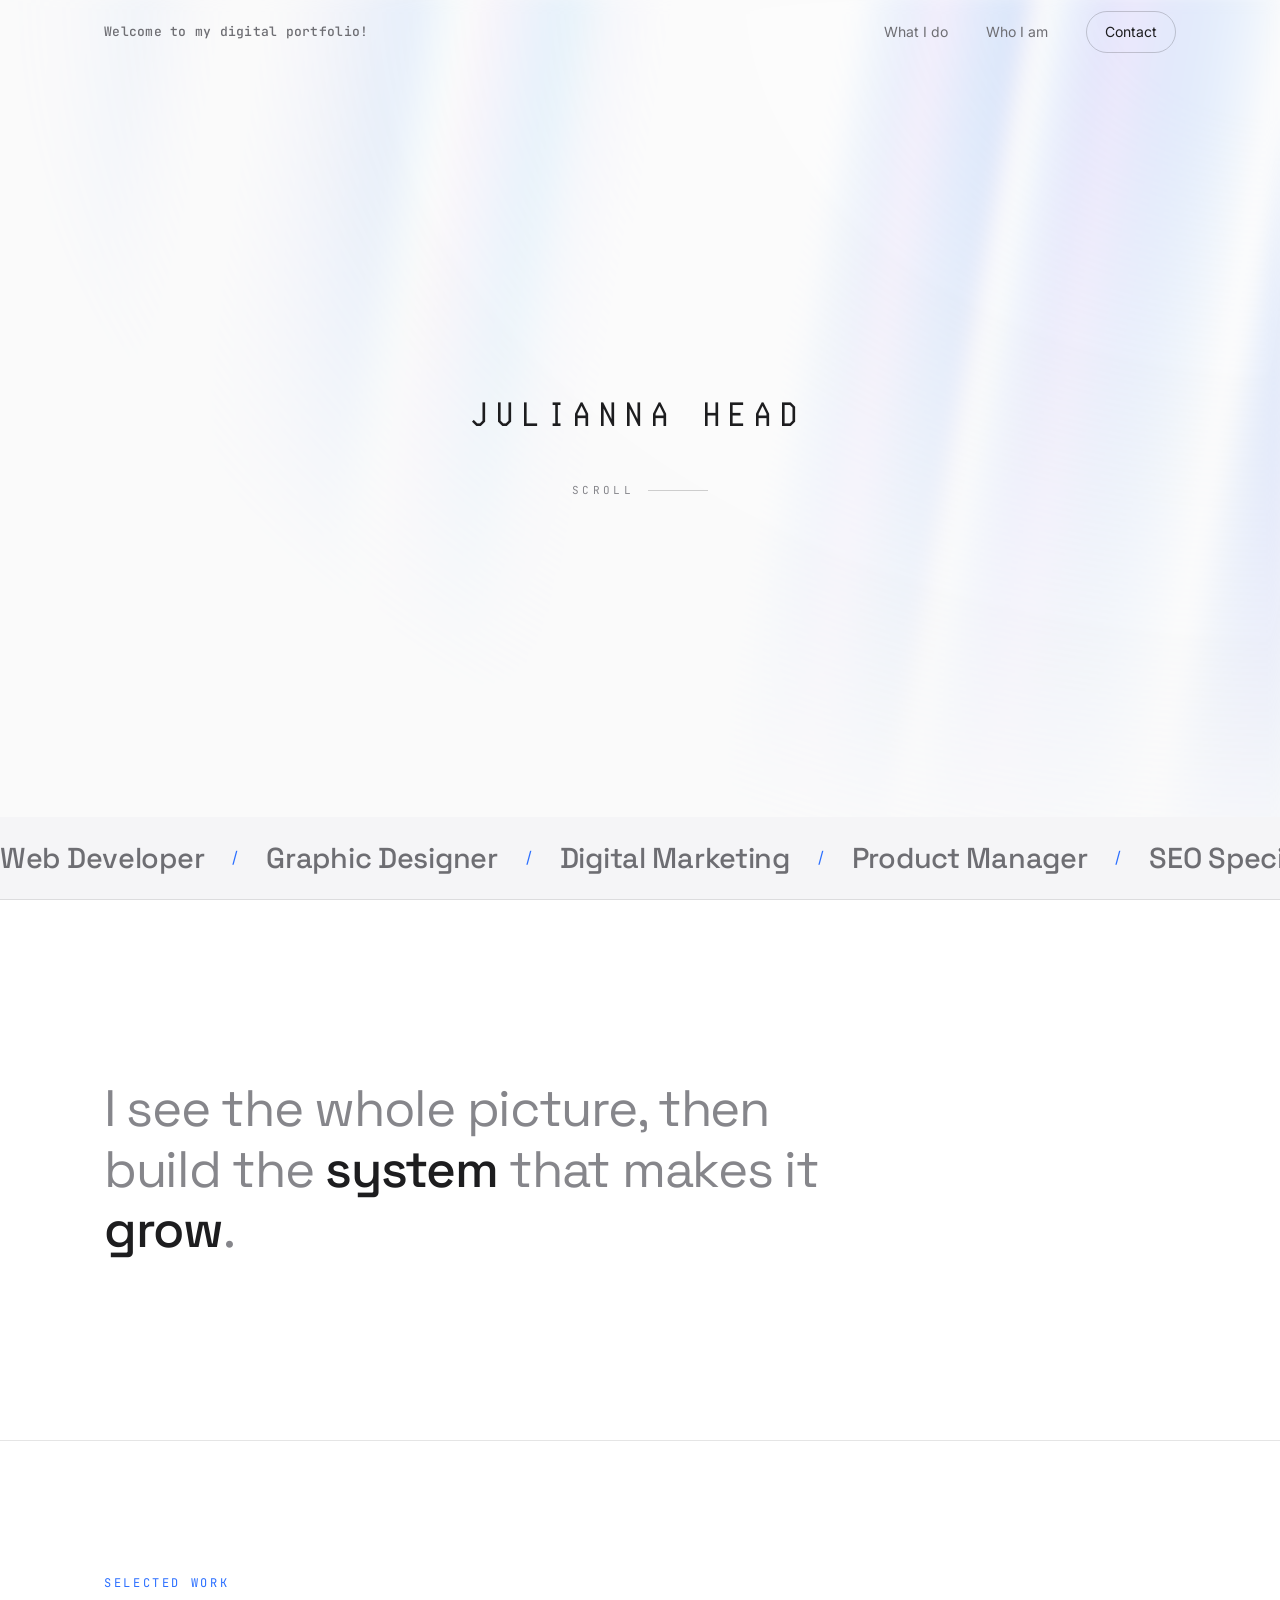
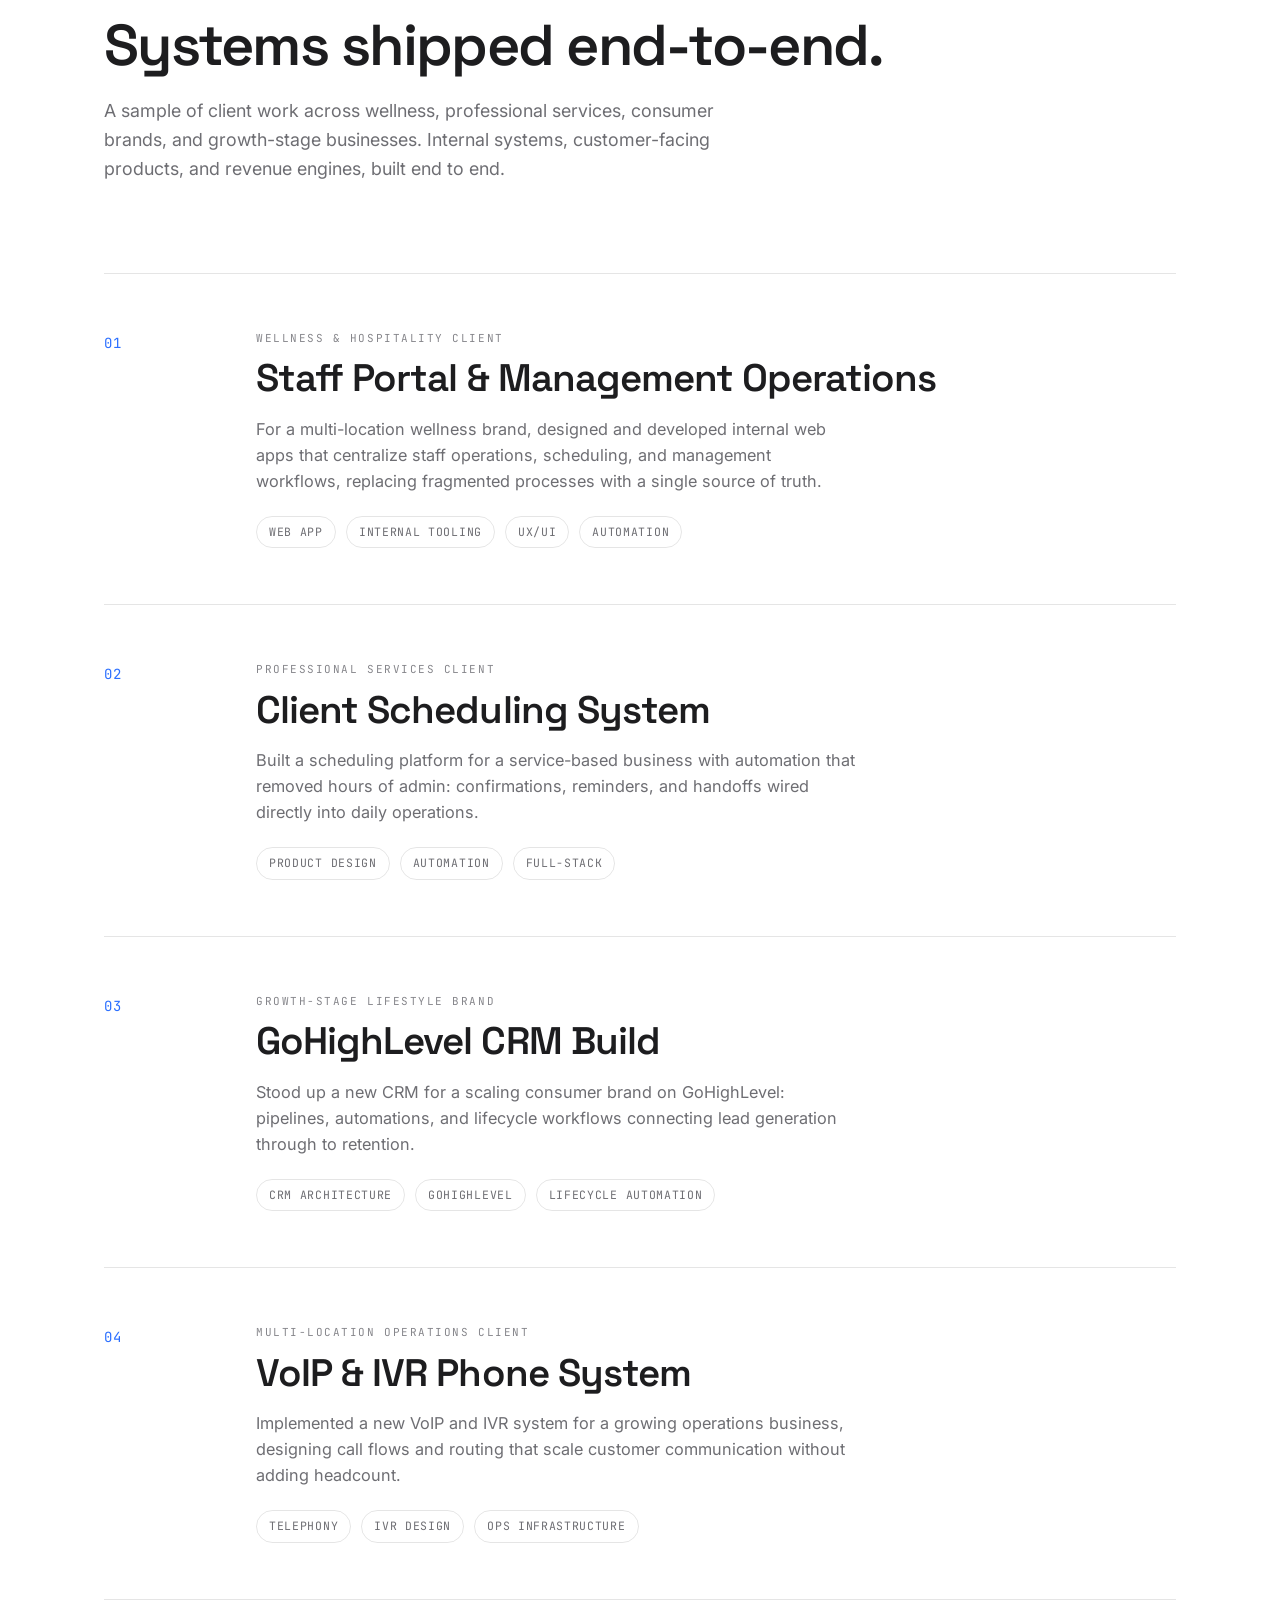
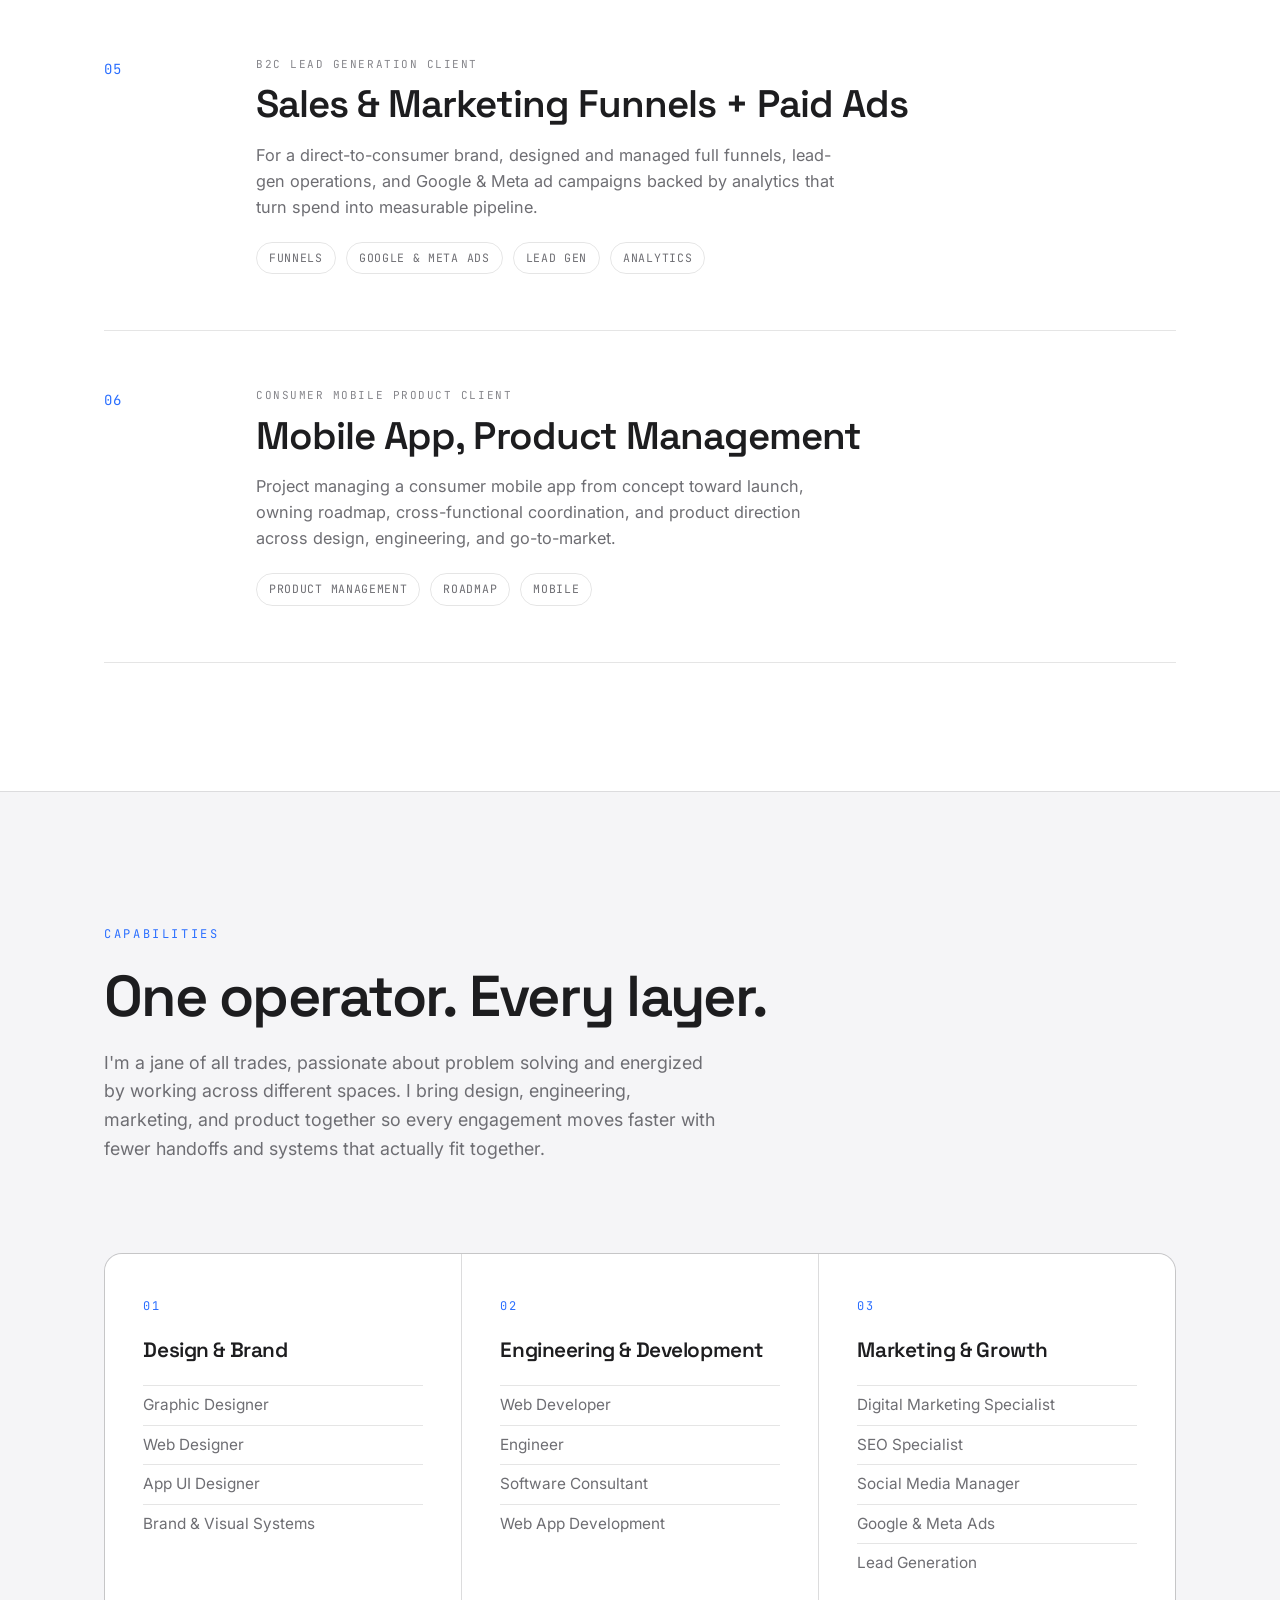
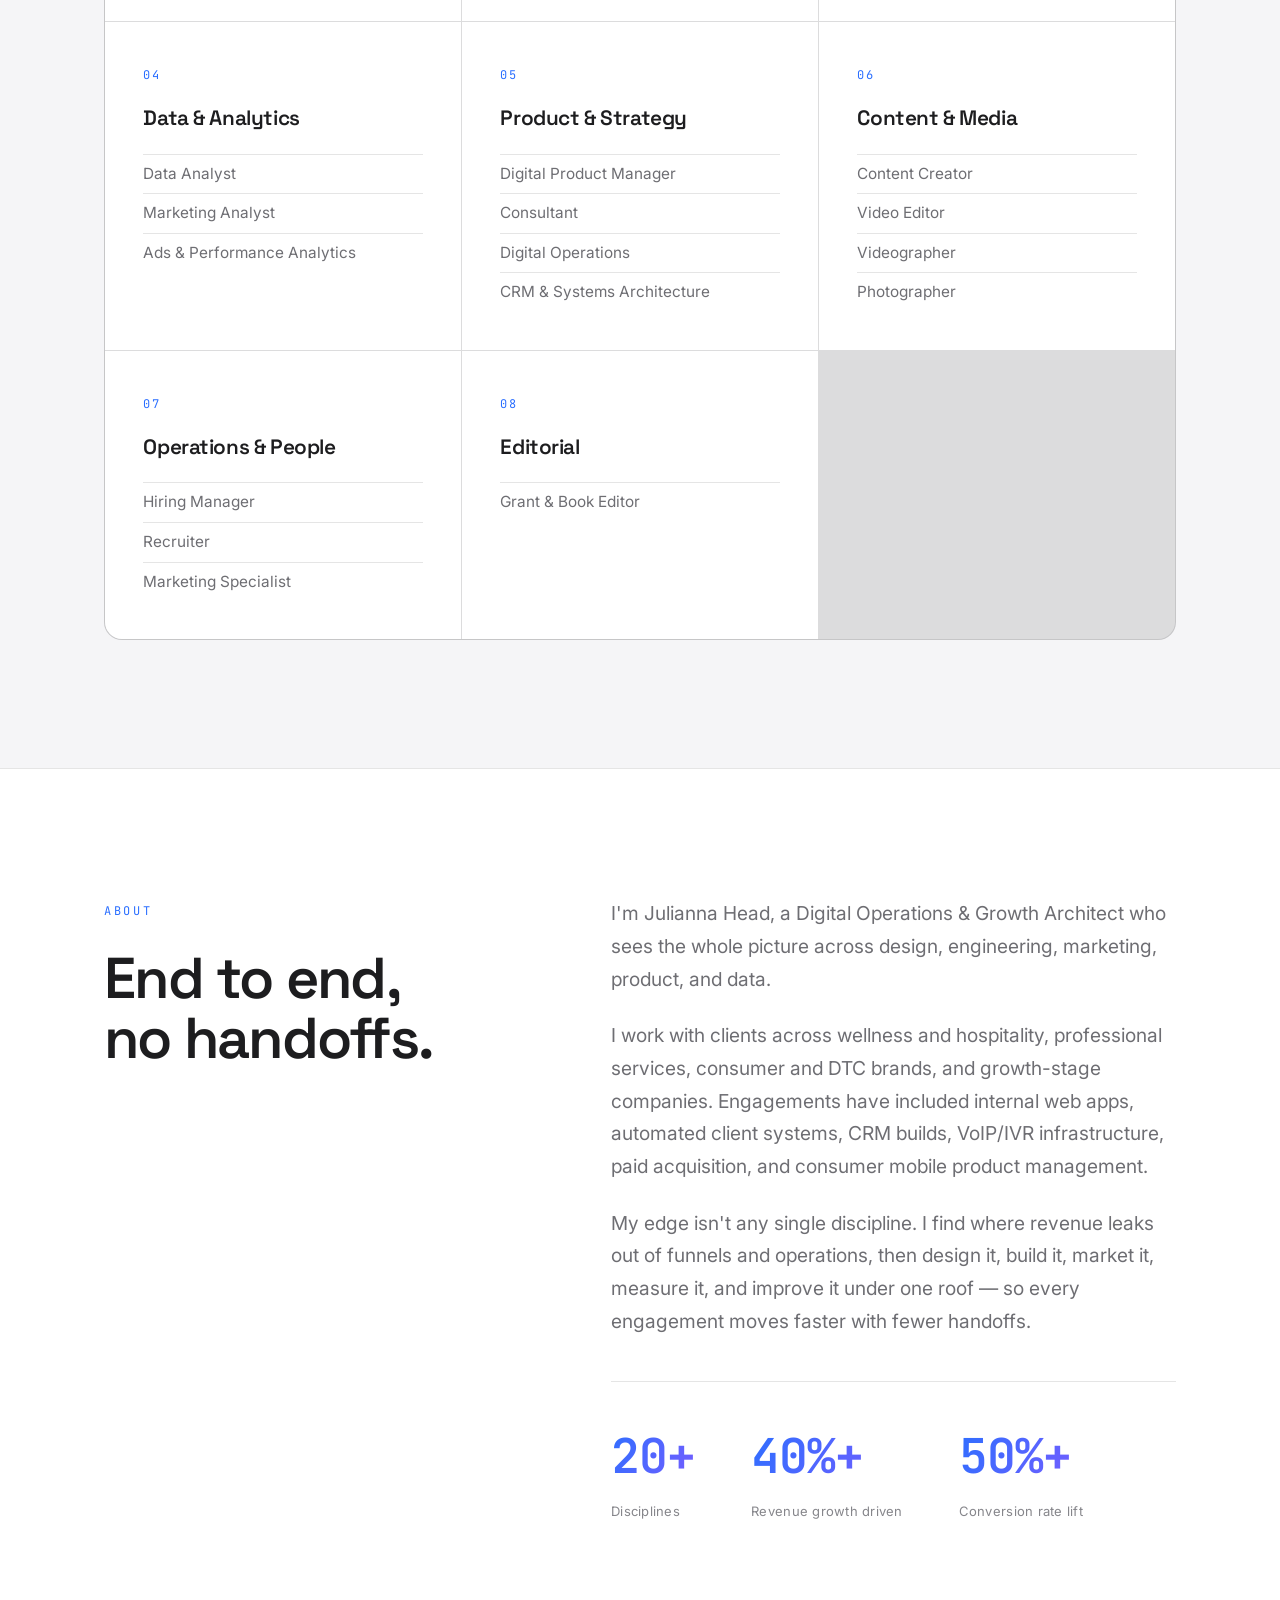
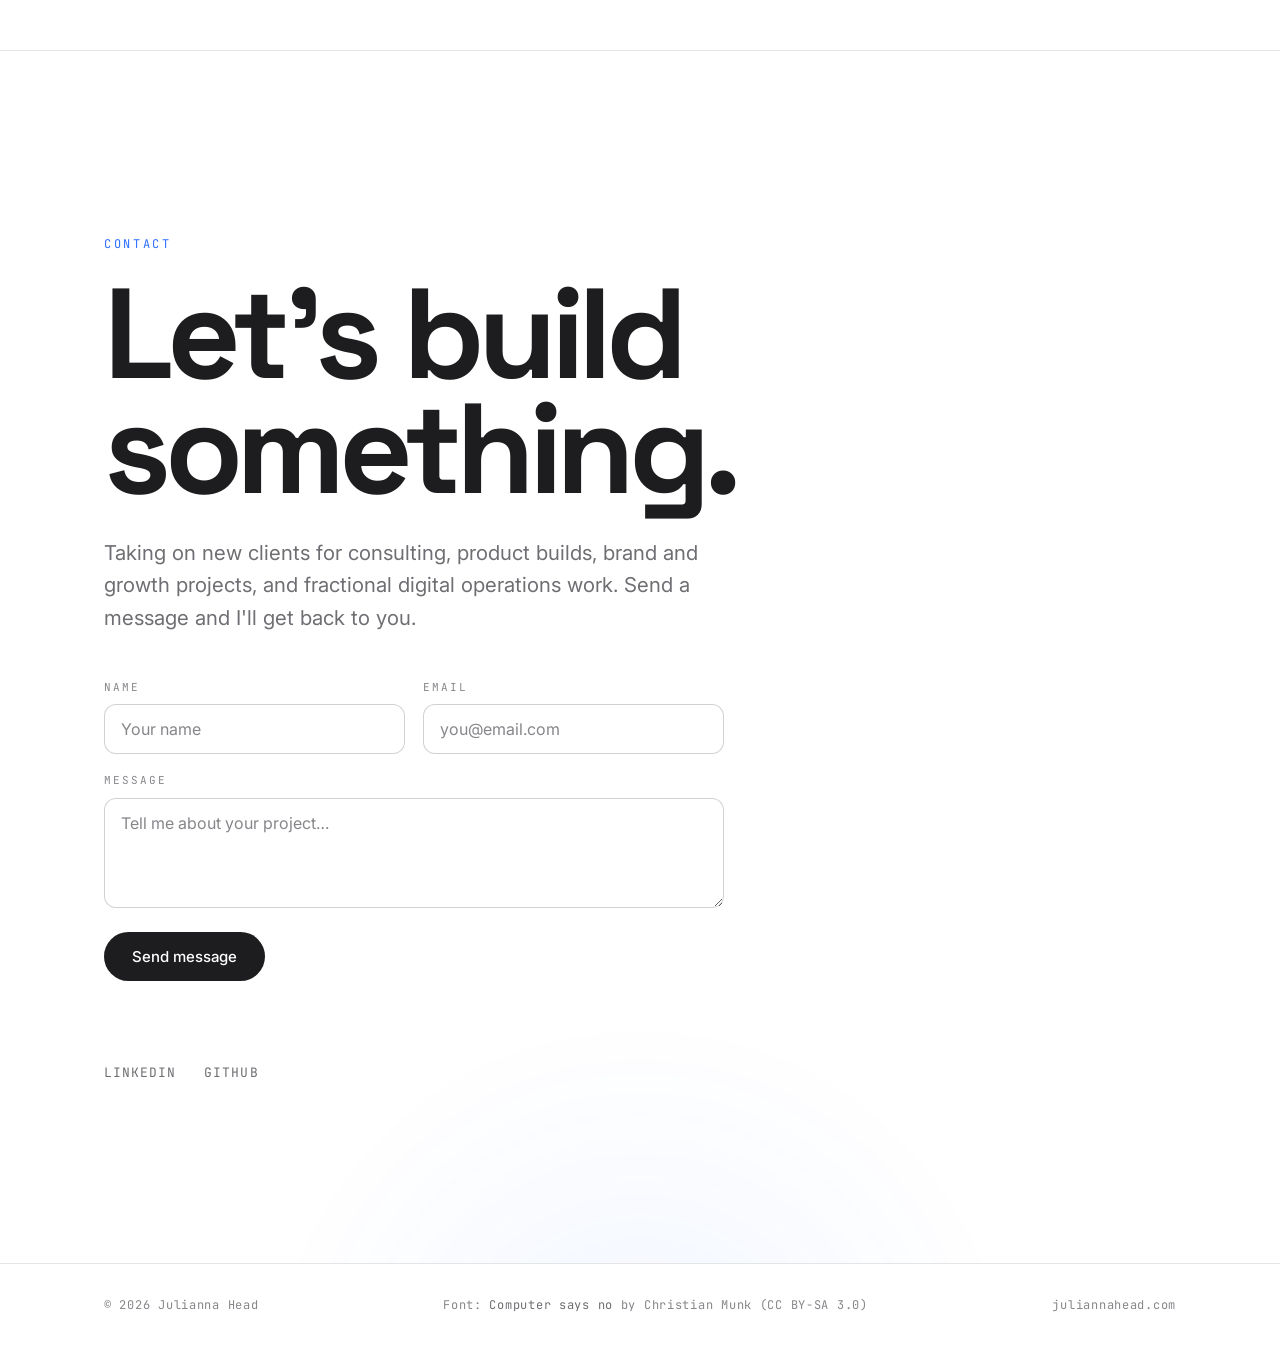
==== index.html @ a0a17f81 "Remove FAQ section and refine About and capabilities copy. Drop FAQ content and schema, reword the A" ====
<!DOCTYPE html>
<html lang="en">
<head>
  <meta charset="UTF-8" />
  <meta name="viewport" content="width=device-width, initial-scale=1.0" />
  <title>Julianna Head | Digital Operations & Growth Architect</title>
  <meta name="description" content="Julianna Head is a Digital Operations & Growth Architect who sees the whole picture and builds cohesive, data-driven systems across design, engineering, marketing, product, and data." />
  <meta name="theme-color" content="#ffffff" />
  <link rel="canonical" href="https://juliannahead.com/" />

  <!-- Open Graph -->
  <meta property="og:type" content="website" />
  <meta property="og:title" content="Julianna Head | Digital Operations & Growth Architect" />
  <meta property="og:description" content="I see the whole picture, then build the system that makes it grow — design, engineering, marketing, product, and data under one roof." />
  <meta property="og:url" content="https://juliannahead.com" />

  <link rel="icon" href="favicon.svg" type="image/svg+xml" />

  <script type="application/ld+json">
  {
    "@context": "https://schema.org",
    "@type": "Person",
    "@id": "https://juliannahead.com/#julianna",
    "name": "Julianna Head",
    "url": "https://juliannahead.com",
    "jobTitle": "Digital Operations & Growth Architect",
    "description": "Julianna Head is a Digital Operations & Growth Architect who sees the whole picture and builds cohesive, data-driven systems. She identifies the gaps in funnels and operations across design, engineering, marketing, product, and data, then connects every piece into one engine that supercharges operations, boosts revenue, and helps brands thrive.",
    "knowsAbout": [
      "Web Development", "Web App Development", "Software Consulting", "Graphic Design",
      "Web Design", "App UI Design", "UI/UX Design", "Brand and Visual Systems",
      "Digital Marketing", "Search Engine Optimization (SEO)", "Answer Engine Optimization (AEO)",
      "Social Media Management", "Google Ads", "Meta Ads", "Lead Generation", "Sales Funnels",
      "Data Analysis", "Marketing Analytics", "Performance Analytics", "Digital Product Management",
      "Product Roadmapping", "Digital Operations", "CRM Architecture", "GoHighLevel",
      "Marketing Automation", "Lifecycle Automation", "VoIP and IVR Systems", "Content Creation",
      "Video Editing", "Videography", "Photography", "Hiring and Recruiting", "Grant and Book Editing"
    ],
    "hasOccupation": [
      { "@type": "Occupation", "name": "Web Developer" },
      { "@type": "Occupation", "name": "Software Engineer" },
      { "@type": "Occupation", "name": "Graphic Designer" },
      { "@type": "Occupation", "name": "UI/UX Designer" },
      { "@type": "Occupation", "name": "Digital Marketing Specialist" },
      { "@type": "Occupation", "name": "SEO Specialist" },
      { "@type": "Occupation", "name": "Data Analyst" },
      { "@type": "Occupation", "name": "Digital Product Manager" },
      { "@type": "Occupation", "name": "Consultant" },
      { "@type": "Occupation", "name": "Content Creator" }
    ],
    "sameAs": [
      "https://www.linkedin.com/in/juliannahead",
      "https://github.com/juliannahead"
    ],
    "worksFor": { "@id": "https://juliannahead.com/#business" }
  }
  </script>
  <script type="application/ld+json">
  {
    "@context": "https://schema.org",
    "@type": "ProfessionalService",
    "@id": "https://juliannahead.com/#business",
    "name": "Julianna Head — Digital Operations & Growth",
    "url": "https://juliannahead.com",
    "description": "Julianna Head is a Digital Operations & Growth Architect who sees the whole picture across design, engineering, marketing, product, and data. She identifies where revenue leaks out of funnels and operations, then architects cohesive, data-driven systems that supercharge operations, boost revenue, and help brands thrive — design it, build it, market it, measure it, improve it.",
    "founder": { "@id": "https://juliannahead.com/#julianna" },
    "slogan": "I see the whole picture, then build the system that makes it grow.",
    "priceRange": "$$",
    "areaServed": [
      { "@type": "Country", "name": "United States" },
      { "@type": "AdministrativeArea", "name": "Remote / Worldwide" }
    ],
    "knowsAbout": [
      "Web Development", "Web App Development", "UI/UX Design", "Branding",
      "SEO", "Digital Marketing", "Google Ads", "Meta Ads", "Lead Generation",
      "Data Analytics", "Product Management", "CRM Architecture", "GoHighLevel",
      "Marketing Automation", "VoIP and IVR Systems", "Content Creation"
    ],
    "hasOfferCatalog": {
      "@type": "OfferCatalog",
      "name": "Services",
      "itemListElement": [
        {
          "@type": "OfferCatalog",
          "name": "Design & Brand",
          "itemListElement": [
            { "@type": "Offer", "itemOffered": { "@type": "Service", "name": "Graphic Design" } },
            { "@type": "Offer", "itemOffered": { "@type": "Service", "name": "Web Design" } },
            { "@type": "Offer", "itemOffered": { "@type": "Service", "name": "App UI Design" } },
            { "@type": "Offer", "itemOffered": { "@type": "Service", "name": "Brand & Visual Systems" } }
          ]
        },
        {
          "@type": "OfferCatalog",
          "name": "Engineering & Development",
          "itemListElement": [
            { "@type": "Offer", "itemOffered": { "@type": "Service", "name": "Web Development" } },
            { "@type": "Offer", "itemOffered": { "@type": "Service", "name": "Web App Development" } },
            { "@type": "Offer", "itemOffered": { "@type": "Service", "name": "Software Consulting" } }
          ]
        },
        {
          "@type": "OfferCatalog",
          "name": "Marketing & Growth",
          "itemListElement": [
            { "@type": "Offer", "itemOffered": { "@type": "Service", "name": "Digital Marketing" } },
            { "@type": "Offer", "itemOffered": { "@type": "Service", "name": "Search Engine Optimization (SEO)" } },
            { "@type": "Offer", "itemOffered": { "@type": "Service", "name": "Social Media Management" } },
            { "@type": "Offer", "itemOffered": { "@type": "Service", "name": "Google & Meta Ads Management" } },
            { "@type": "Offer", "itemOffered": { "@type": "Service", "name": "Lead Generation" } }
          ]
        },
        {
          "@type": "OfferCatalog",
          "name": "Data & Analytics",
          "itemListElement": [
            { "@type": "Offer", "itemOffered": { "@type": "Service", "name": "Data Analysis" } },
            { "@type": "Offer", "itemOffered": { "@type": "Service", "name": "Marketing Analytics" } },
            { "@type": "Offer", "itemOffered": { "@type": "Service", "name": "Ads & Performance Analytics" } }
          ]
        },
        {
          "@type": "OfferCatalog",
          "name": "Product & Strategy",
          "itemListElement": [
            { "@type": "Offer", "itemOffered": { "@type": "Service", "name": "Digital Product Management" } },
            { "@type": "Offer", "itemOffered": { "@type": "Service", "name": "Consulting" } },
            { "@type": "Offer", "itemOffered": { "@type": "Service", "name": "Digital Operations" } },
            { "@type": "Offer", "itemOffered": { "@type": "Service", "name": "CRM & Systems Architecture" } }
          ]
        },
        {
          "@type": "OfferCatalog",
          "name": "Content & Media",
          "itemListElement": [
            { "@type": "Offer", "itemOffered": { "@type": "Service", "name": "Content Creation" } },
            { "@type": "Offer", "itemOffered": { "@type": "Service", "name": "Video Editing" } },
            { "@type": "Offer", "itemOffered": { "@type": "Service", "name": "Videography" } },
            { "@type": "Offer", "itemOffered": { "@type": "Service", "name": "Photography" } }
          ]
        },
        {
          "@type": "OfferCatalog",
          "name": "Operations & People",
          "itemListElement": [
            { "@type": "Offer", "itemOffered": { "@type": "Service", "name": "Hiring & Recruiting" } },
            { "@type": "Offer", "itemOffered": { "@type": "Service", "name": "Marketing Operations" } }
          ]
        },
        {
          "@type": "OfferCatalog",
          "name": "Editorial",
          "itemListElement": [
            { "@type": "Offer", "itemOffered": { "@type": "Service", "name": "Grant & Book Editing" } }
          ]
        }
      ]
    }
  }
  </script>
  <script type="application/ld+json">
  {
    "@context": "https://schema.org",
    "@type": "WebSite",
    "@id": "https://juliannahead.com/#website",
    "url": "https://juliannahead.com",
    "name": "Julianna Head",
    "description": "Digital Operations & Growth Architect. Julianna Head sees the whole picture and builds cohesive, data-driven systems across design, engineering, marketing, product, and data.",
    "publisher": { "@id": "https://juliannahead.com/#julianna" }
  }
  </script>

  <!-- Fonts: Space Grotesk (display), JetBrains Mono (technical), Inter (body) -->
  <link rel="preconnect" href="https://fonts.googleapis.com" />
  <link rel="preconnect" href="https://fonts.gstatic.com" crossorigin />
  <link href="https://fonts.googleapis.com/css2?family=Space+Grotesk:wght@400;500;600;700&family=JetBrains+Mono:wght@400;500;600&family=Inter:wght@300;400;500;600&display=swap" rel="stylesheet" />

  <link rel="stylesheet" href="styles.css?v=18" />
</head>
<body>
  <!-- Navigation -->
  <header class="nav" id="nav">
    <div class="nav__inner">
      <span class="nav__logo-mark">Welcome to my digital portfolio!</span>
      <nav class="nav__links" aria-label="Primary">
        <a href="#capabilities">What I do</a>
        <a href="#about">Who I am</a>
        <a href="#contact" class="nav__cta">Contact</a>
      </nav>
      <button class="nav__toggle" id="navToggle" aria-label="Toggle menu" aria-expanded="false">
        <span></span><span></span>
      </button>
    </div>
    <nav class="mobile-menu" id="mobileMenu" aria-label="Mobile">
      <a href="#capabilities">What I do</a>
      <a href="#about">Who I am</a>
      <a href="#contact" class="mobile-menu__cta">Contact</a>
    </nav>
  </header>

  <main id="top">
    <!-- Hero -->
    <section class="hero">
      <div class="hero__aurora" aria-hidden="true">
        <div class="hero__aurora-inner"></div>
      </div>
      <div class="hero__main">
        <div class="hero__content">
          <h1 class="hero__title reveal">Julianna Head</h1>
        </div>
        <div class="hero__scroll" aria-hidden="true">
          <span class="mono">SCROLL</span>
          <div class="hero__scroll-line"></div>
        </div>
      </div>
      <div class="ticker" aria-hidden="true">
        <div class="ticker__track">
          <span>Web Developer</span><i>/</i><span>Graphic Designer</span><i>/</i><span>Digital Marketing</span><i>/</i><span>Product Manager</span><i>/</i><span>SEO Specialist</span><i>/</i><span>Data Analyst</span><i>/</i><span>UI Designer</span><i>/</i><span>Content Creator</span><i>/</i><span>Consultant</span><i>/</i>
          <span>Web Developer</span><i>/</i><span>Graphic Designer</span><i>/</i><span>Digital Marketing</span><i>/</i><span>Product Manager</span><i>/</i><span>SEO Specialist</span><i>/</i><span>Data Analyst</span><i>/</i><span>UI Designer</span><i>/</i><span>Content Creator</span><i>/</i><span>Consultant</span><i>/</i>
        </div>
      </div>
    </section>

    <!-- Intro statement -->
    <section class="statement" id="intro">
      <div class="container">
        <p class="statement__text reveal">
          I see the whole picture, then build the <strong>system</strong> that makes it
          <strong>grow</strong>.
        </p>
      </div>
    </section>

    <!-- Selected Work -->
    <section class="work" id="work">
      <div class="container">
        <div class="section-head reveal">
          <p class="eyebrow">Selected Work</p>
          <h2 class="section-title">Systems shipped end&#8209;to&#8209;end.</h2>
          <p class="section-lede">
            A sample of client work across wellness, professional services, consumer brands,
            and growth-stage businesses. Internal systems, customer-facing products, and
            revenue engines, built end to end.
          </p>
        </div>

        <div class="cases">
          <article class="case reveal">
            <div class="case__index"><span class="mono">01</span></div>
            <div class="case__body">
              <p class="case__client mono">Wellness &amp; Hospitality Client</p>
              <h3 class="case__title">Staff Portal &amp; Management Operations</h3>
              <p class="case__desc">
                For a multi-location wellness brand, designed and developed internal web
                apps that centralize staff operations, scheduling, and management workflows,
                replacing fragmented processes with a single source of truth.
              </p>
              <ul class="case__tags">
                <li>Web App</li><li>Internal Tooling</li><li>UX/UI</li><li>Automation</li>
              </ul>
            </div>
          </article>

          <article class="case reveal">
            <div class="case__index"><span class="mono">02</span></div>
            <div class="case__body">
              <p class="case__client mono">Professional Services Client</p>
              <h3 class="case__title">Client Scheduling System</h3>
              <p class="case__desc">
                Built a scheduling platform for a service-based business with automation
                that removed hours of admin: confirmations, reminders, and handoffs wired
                directly into daily operations.
              </p>
              <ul class="case__tags">
                <li>Product Design</li><li>Automation</li><li>Full-Stack</li>
              </ul>
            </div>
          </article>

          <article class="case reveal">
            <div class="case__index"><span class="mono">03</span></div>
            <div class="case__body">
              <p class="case__client mono">Growth-Stage Lifestyle Brand</p>
              <h3 class="case__title">GoHighLevel CRM Build</h3>
              <p class="case__desc">
                Stood up a new CRM for a scaling consumer brand on GoHighLevel: pipelines,
                automations, and lifecycle workflows connecting lead generation through to
                retention.
              </p>
              <ul class="case__tags">
                <li>CRM Architecture</li><li>GoHighLevel</li><li>Lifecycle Automation</li>
              </ul>
            </div>
          </article>

          <article class="case reveal">
            <div class="case__index"><span class="mono">04</span></div>
            <div class="case__body">
              <p class="case__client mono">Multi-Location Operations Client</p>
              <h3 class="case__title">VoIP &amp; IVR Phone System</h3>
              <p class="case__desc">
                Implemented a new VoIP and IVR system for a growing operations business,
                designing call flows and routing that scale customer communication without
                adding headcount.
              </p>
              <ul class="case__tags">
                <li>Telephony</li><li>IVR Design</li><li>Ops Infrastructure</li>
              </ul>
            </div>
          </article>

          <article class="case reveal">
            <div class="case__index"><span class="mono">05</span></div>
            <div class="case__body">
              <p class="case__client mono">B2C Lead Generation Client</p>
              <h3 class="case__title">Sales &amp; Marketing Funnels + Paid Ads</h3>
              <p class="case__desc">
                For a direct-to-consumer brand, designed and managed full funnels, lead-gen
                operations, and Google &amp; Meta ad campaigns backed by analytics that turn
                spend into measurable pipeline.
              </p>
              <ul class="case__tags">
                <li>Funnels</li><li>Google &amp; Meta Ads</li><li>Lead Gen</li><li>Analytics</li>
              </ul>
            </div>
          </article>

          <article class="case reveal">
            <div class="case__index"><span class="mono">06</span></div>
            <div class="case__body">
              <p class="case__client mono">Consumer Mobile Product Client</p>
              <h3 class="case__title">Mobile App, Product Management</h3>
              <p class="case__desc">
                Project managing a consumer mobile app from concept toward launch, owning
                roadmap, cross-functional coordination, and product direction across design,
                engineering, and go-to-market.
              </p>
              <ul class="case__tags">
                <li>Product Management</li><li>Roadmap</li><li>Mobile</li>
              </ul>
            </div>
          </article>
        </div>
      </div>
    </section>

    <!-- Capabilities -->
    <section class="capabilities" id="capabilities">
      <div class="container">
        <div class="section-head reveal">
          <p class="eyebrow">Capabilities</p>
          <h2 class="section-title">One operator. Every layer.</h2>
          <p class="section-lede">
            I'm a jane of all trades, passionate about problem solving and energized by
            working across different spaces. I bring design, engineering, marketing, and
            product together so every engagement moves faster with fewer handoffs and
            systems that actually fit together.
          </p>
        </div>

        <div class="pillars">
          <div class="pillar reveal">
            <span class="pillar__num mono">01</span>
            <h3 class="pillar__title">Design &amp; Brand</h3>
            <ul class="pillar__list">
              <li>Graphic Designer</li>
              <li>Web Designer</li>
              <li>App UI Designer</li>
              <li>Brand &amp; Visual Systems</li>
            </ul>
          </div>

          <div class="pillar reveal">
            <span class="pillar__num mono">02</span>
            <h3 class="pillar__title">Engineering &amp; Development</h3>
            <ul class="pillar__list">
              <li>Web Developer</li>
              <li>Engineer</li>
              <li>Software Consultant</li>
              <li>Web App Development</li>
            </ul>
          </div>

          <div class="pillar reveal">
            <span class="pillar__num mono">03</span>
            <h3 class="pillar__title">Marketing &amp; Growth</h3>
            <ul class="pillar__list">
              <li>Digital Marketing Specialist</li>
              <li>SEO Specialist</li>
              <li>Social Media Manager</li>
              <li>Google &amp; Meta Ads</li>
              <li>Lead Generation</li>
            </ul>
          </div>

          <div class="pillar reveal">
            <span class="pillar__num mono">04</span>
            <h3 class="pillar__title">Data &amp; Analytics</h3>
            <ul class="pillar__list">
              <li>Data Analyst</li>
              <li>Marketing Analyst</li>
              <li>Ads &amp; Performance Analytics</li>
            </ul>
          </div>

          <div class="pillar reveal">
            <span class="pillar__num mono">05</span>
            <h3 class="pillar__title">Product &amp; Strategy</h3>
            <ul class="pillar__list">
              <li>Digital Product Manager</li>
              <li>Consultant</li>
              <li>Digital Operations</li>
              <li>CRM &amp; Systems Architecture</li>
            </ul>
          </div>

          <div class="pillar reveal">
            <span class="pillar__num mono">06</span>
            <h3 class="pillar__title">Content &amp; Media</h3>
            <ul class="pillar__list">
              <li>Content Creator</li>
              <li>Video Editor</li>
              <li>Videographer</li>
              <li>Photographer</li>
            </ul>
          </div>

          <div class="pillar reveal">
            <span class="pillar__num mono">07</span>
            <h3 class="pillar__title">Operations &amp; People</h3>
            <ul class="pillar__list">
              <li>Hiring Manager</li>
              <li>Recruiter</li>
              <li>Marketing Specialist</li>
            </ul>
          </div>

          <div class="pillar reveal">
            <span class="pillar__num mono">08</span>
            <h3 class="pillar__title">Editorial</h3>
            <ul class="pillar__list">
              <li>Grant &amp; Book Editor</li>
            </ul>
          </div>
        </div>
      </div>
    </section>

    <!-- About -->
    <section class="about" id="about">
      <div class="container about__grid">
        <div class="about__left reveal">
          <p class="eyebrow">About</p>
          <h2 class="section-title">End to end,<br />no handoffs.</h2>
        </div>
        <div class="about__right reveal">
          <p>
            I'm Julianna Head, a Digital Operations &amp; Growth Architect who sees the whole
            picture across design, engineering, marketing, product, and data.
          </p>
          <p>
            I work with clients across wellness and hospitality, professional services,
            consumer and DTC brands, and growth-stage companies. Engagements have included
            internal web apps, automated client systems, CRM builds, VoIP/IVR infrastructure,
            paid acquisition, and consumer mobile product management.
          </p>
          <p>
            My edge isn't any single discipline. I find where revenue leaks out of funnels
            and operations, then design it, build it, market it, measure it, and improve it
            under one roof — so every engagement moves faster with fewer handoffs.
          </p>
          <div class="about__stats">
            <div class="stat">
              <span class="stat__num mono">20+</span>
              <span class="stat__label">Disciplines</span>
            </div>
            <div class="stat">
              <span class="stat__num mono">40%+</span>
              <span class="stat__label">Revenue growth driven</span>
            </div>
            <div class="stat">
              <span class="stat__num mono">50%+</span>
              <span class="stat__label">Conversion rate lift</span>
            </div>
          </div>
        </div>
      </div>
    </section>

    <!-- Contact -->
    <section class="contact" id="contact">
      <div class="container">
        <div class="contact__inner reveal">
          <p class="eyebrow">Contact</p>
          <h2 class="contact__title">Let's build<br />something.</h2>
          <p class="contact__lede">
            Taking on new clients for consulting, product builds, brand and growth projects,
            and fractional digital operations work. Send a message and I'll get back to you.
          </p>

          <form class="contact__form" id="contactForm" action="https://api.web3forms.com/submit" method="POST">
            <input type="hidden" name="access_key" value="3c9ba3b2-9cbc-49cf-b951-2699742b1b60" />
            <input type="hidden" name="subject" value="New message from juliannahead.com" />
            <input type="hidden" name="from_name" value="juliannahead.com" />
            <!-- honeypot -->
            <input type="checkbox" name="botcheck" class="hidden-field" tabindex="-1" autocomplete="off" />

            <div class="form-row">
              <label class="field">
                <span class="field__label mono">Name</span>
                <input type="text" name="name" required autocomplete="name" placeholder="Your name" />
              </label>
              <label class="field">
                <span class="field__label mono">Email</span>
                <input type="email" name="email" required autocomplete="email" placeholder="you@email.com" />
              </label>
            </div>
            <label class="field">
              <span class="field__label mono">Message</span>
              <textarea name="message" rows="4" required placeholder="Tell me about your project…"></textarea>
            </label>

            <button type="submit" class="btn btn--primary contact__submit">Send message</button>
            <p class="form-status" id="formStatus" role="status" aria-live="polite"></p>
          </form>

          <div class="contact__socials">
            <a href="https://www.linkedin.com/in/juliannahead" target="_blank" rel="noopener noreferrer" aria-label="LinkedIn">LinkedIn</a>
            <a href="https://github.com/juliannahead" target="_blank" rel="noopener noreferrer" aria-label="GitHub">GitHub</a>
          </div>
        </div>
      </div>
    </section>
  </main>

  <footer class="footer">
    <div class="container footer__inner">
      <span class="mono">© <span id="year"></span> Julianna Head</span>
      <span class="mono footer__credit">Font: <a href="https://fontstruct.com/fontstructions/show/954016" target="_blank" rel="noopener noreferrer">Computer says no</a> by Christian Munk (CC BY-SA 3.0)</span>
      <span class="mono footer__domain">juliannahead.com</span>
    </div>
  </footer>

  <script src="script.js?v=4"></script>
</body>
</html>
---- styles.css ----
/* ============================================================
   Julianna Head — Portfolio
   Clean / futuristic / minimal · Apple-inspired
   ============================================================ */

:root {
  /* Palette — clean light / Apple-style */
  --black: #ffffff;         /* page background (light) */
  --ink: #1d1d1f;           /* primary text */
  --ink-2: #f5f5f7;
  --surface: #fbfbfd;
  --line: rgba(0, 0, 0, 0.10);
  --line-strong: rgba(0, 0, 0, 0.18);
  --white: #1d1d1f;         /* primary text alias used across components */
  --grey: #6e6e73;
  --grey-dim: #86868b;
  --bg-2: #f5f5f7;          /* light grey section background */
  --accent: #2b6fff;        /* cool futuristic blue (contrast on white) */
  --accent-2: #7a5cff;      /* soft violet */
  --accent-glow: rgba(43, 111, 255, 0.18);

  /* Type */
  --font-display: "Space Grotesk", system-ui, sans-serif;
  --font-mono: "JetBrains Mono", ui-monospace, "SF Mono", monospace;
  --font-body: "Inter", system-ui, -apple-system, sans-serif;

  /* Layout */
  --maxw: 1200px;
  --pad: clamp(20px, 5vw, 80px);
  --nav-h: 64px;
  --radius: 18px;

  /* Motion */
  --ease: cubic-bezier(0.16, 1, 0.3, 1);
}

/* Reset */
*, *::before, *::after { box-sizing: border-box; margin: 0; padding: 0; }

html {
  scroll-behavior: smooth;
  -webkit-font-smoothing: antialiased;
  text-rendering: optimizeLegibility;
}

body {
  font-family: var(--font-body);
  background: var(--black);
  color: var(--white);
  font-weight: 400;
  line-height: 1.6;
  overflow-x: hidden;
}

body.menu-open { overflow: hidden; }

@media (prefers-reduced-motion: reduce) {
  html { scroll-behavior: auto; }
  *, *::before, *::after { animation: none !important; transition: none !important; }
}

a { color: inherit; text-decoration: none; }
ul { list-style: none; }

.container {
  width: 100%;
  max-width: var(--maxw);
  margin: 0 auto;
  padding-inline: var(--pad);
}

.mono { font-family: var(--font-mono); }

/* Eyebrow label */
.eyebrow {
  font-family: var(--font-mono);
  font-size: 12px;
  letter-spacing: 0.22em;
  text-transform: uppercase;
  color: var(--accent);
  margin-bottom: 22px;
  display: inline-block;
}

/* Section headings */
.section-title {
  font-family: var(--font-display);
  font-weight: 600;
  font-size: clamp(2rem, 5vw, 3.6rem);
  line-height: 1.05;
  letter-spacing: -0.03em;
}

.section-lede {
  color: var(--grey);
  font-size: clamp(1rem, 1.4vw, 1.18rem);
  max-width: 56ch;
  margin-top: 22px;
}

.section-head { margin-bottom: clamp(48px, 7vw, 96px); }

/* ============================================================
   Navigation
   ============================================================ */
.nav {
  position: fixed;
  top: 0; left: 0; right: 0;
  z-index: 100;
  transition: background 0.4s var(--ease);
}
.nav.is-scrolled {
  background: rgba(255, 255, 255, 0.72);
  backdrop-filter: saturate(180%) blur(20px);
  -webkit-backdrop-filter: saturate(180%) blur(20px);
}
.nav__inner {
  max-width: var(--maxw);
  margin: 0 auto;
  padding: 0 var(--pad);
  height: var(--nav-h);
  display: flex;
  align-items: center;
  justify-content: space-between;
}
.nav__logo-mark {
  font-family: var(--font-mono);
  font-weight: 500;
  font-size: clamp(10px, 1.4vw, 13px);
  letter-spacing: 0.02em;
  color: var(--grey);
  text-transform: none;
  white-space: nowrap;
  cursor: default;
  user-select: none;
}

.nav__links {
  display: flex;
  align-items: center;
  gap: 38px;
}
.nav__links a {
  font-size: 14px;
  color: var(--grey);
  transition: color 0.25s var(--ease);
  position: relative;
}
.nav__links a:hover { color: var(--white); }
.nav__cta {
  border: 1px solid var(--line-strong);
  padding: 9px 18px;
  border-radius: 999px;
  color: var(--white) !important;
  transition: background 0.3s var(--ease), border-color 0.3s var(--ease);
}
.nav__cta:hover { background: var(--white); color: var(--black) !important; border-color: var(--white); }

.nav__toggle {
  display: none;
  flex-direction: column;
  gap: 5px;
  background: none;
  border: 0;
  cursor: pointer;
  padding: 8px;
}
.nav__toggle span {
  width: 22px; height: 1.5px;
  background: var(--white);
  transition: transform 0.3s var(--ease), opacity 0.3s var(--ease);
}
.nav__toggle.is-open span:nth-child(1) { transform: translateY(3.25px) rotate(45deg); }
.nav__toggle.is-open span:nth-child(2) { transform: translateY(-3.25px) rotate(-45deg); }

/* Mobile menu */
.mobile-menu {
  position: fixed;
  top: var(--nav-h);
  left: 0;
  right: 0;
  background: rgba(255, 255, 255, 0.96);
  backdrop-filter: blur(20px);
  -webkit-backdrop-filter: blur(20px);
  display: flex;
  flex-direction: column;
  padding: 8px var(--pad) 24px;
  transform: translateY(-100%);
  transition: transform 0.45s var(--ease), visibility 0.45s var(--ease);
  z-index: 99;
  visibility: hidden;
  pointer-events: none;
  border-bottom: 1px solid transparent;
}
.mobile-menu.is-open {
  transform: translateY(0);
  visibility: visible;
  pointer-events: auto;
  border-bottom-color: var(--line);
}
.mobile-menu a {
  font-family: var(--font-display);
  font-size: 1.35rem;
  font-weight: 500;
  padding: 18px 0;
  border-bottom: 1px solid var(--line);
  color: var(--ink);
  letter-spacing: -0.02em;
}
.mobile-menu a:last-of-type { border-bottom: 0; }
.mobile-menu__cta {
  margin-top: 16px;
  padding: 14px 22px !important;
  border: 1px solid var(--line-strong) !important;
  border-radius: 999px;
  font-family: var(--font-display);
  font-size: 1.35rem !important;
  font-weight: 500;
  letter-spacing: -0.02em;
  text-align: center;
  align-self: flex-start;
}
.mobile-menu__cta:hover {
  background: var(--ink);
  color: var(--black) !important;
  border-color: var(--ink) !important;
}

/* ============================================================
   Hero
   ============================================================ */
@keyframes aurora {
  from { background-position: 50% 50%, 50% 50%; }
  to { background-position: 350% 50%, 350% 50%; }
}

.hero {
  position: relative;
  min-height: 100svh;
  display: flex;
  flex-direction: column;
  align-items: stretch;
  justify-content: space-between;
  padding: var(--nav-h) 0 0;
  overflow: hidden;
  background: #fafafa;
}

.hero__aurora {
  position: absolute;
  inset: 0;
  overflow: hidden;
  pointer-events: none;
  z-index: 0;
}

.hero__aurora-inner {
  --aurora-white: #fff;
  --aurora-black: #000;
  --aurora-transparent: transparent;
  --aurora-blue-500: #3b82f6;
  --aurora-indigo-300: #a5b4fc;
  --aurora-blue-300: #93c5fd;
  --aurora-violet-200: #ddd6fe;
  --aurora-blue-400: #60a5fa;
  --white-gradient: repeating-linear-gradient(
    100deg,
    var(--aurora-white) 0%,
    var(--aurora-white) 7%,
    var(--aurora-transparent) 10%,
    var(--aurora-transparent) 12%,
    var(--aurora-white) 16%
  );
  --dark-gradient: repeating-linear-gradient(
    100deg,
    var(--aurora-black) 0%,
    var(--aurora-black) 7%,
    var(--aurora-transparent) 10%,
    var(--aurora-transparent) 12%,
    var(--aurora-black) 16%
  );
  --aurora: repeating-linear-gradient(
    100deg,
    var(--aurora-blue-500) 10%,
    var(--aurora-indigo-300) 15%,
    var(--aurora-blue-300) 20%,
    var(--aurora-violet-200) 25%,
    var(--aurora-blue-400) 30%
  );

  position: absolute;
  inset: -10px;
  opacity: 0.5;
  filter: blur(10px) invert(1);
  background-image: var(--white-gradient), var(--aurora);
  background-size: 300%, 200%;
  background-position: 50% 50%, 50% 50%;
  will-change: transform;
  pointer-events: none;
  mask-image: radial-gradient(ellipse at 100% 0%, black 10%, transparent 70%);
}

.hero__aurora-inner::after {
  content: "";
  position: absolute;
  inset: 0;
  background-image: var(--white-gradient), var(--aurora);
  background-size: 200%, 100%;
  background-position: 50% 50%, 50% 50%;
  background-attachment: fixed;
  mix-blend-mode: difference;
  animation: aurora 60s linear infinite;
}

.hero__main {
  position: relative;
  z-index: 1;
  flex: 1;
  display: flex;
  flex-direction: column;
  align-items: center;
  justify-content: center;
  padding: 0 var(--pad);
  gap: clamp(20px, 4vh, 36px);
}

.hero__content {
  width: 100%;
  max-width: 36rem;
  margin: 0 auto;
  text-align: center;
  display: flex;
  flex-direction: column;
  align-items: center;
  gap: 0;
}

@font-face {
  font-family: "ComputerSaysNoHero";
  src: url("fonts/computer-says-no.otf") format("opentype");
  font-weight: 400;
  font-style: normal;
  font-display: swap;
}

.hero__title {
  font-family: "ComputerSaysNoHero", var(--font-body);
  font-weight: 400;
  font-size: clamp(2rem, 6vw, 3.5rem);
  line-height: 1.15;
  letter-spacing: 0.14em;
  margin: 0;
  color: var(--ink);
  text-transform: uppercase;
}

.hero__scroll {
  display: flex;
  align-items: center;
  gap: 14px;
  z-index: 1;
  flex-shrink: 0;
}
.hero__scroll .mono {
  font-size: 11px;
  letter-spacing: 0.3em;
  color: var(--grey-dim);
}
.hero__scroll-line {
  width: 60px;
  height: 1px;
  background: var(--line-strong);
  position: relative;
  overflow: hidden;
}
.hero__scroll-line::after {
  content: "";
  position: absolute;
  top: 0;
  left: -40%;
  width: 40%;
  height: 100%;
  background: var(--accent);
  animation: scrollLine 2.4s var(--ease) infinite;
}
@keyframes scrollLine {
  0% { left: -40%; }
  60%, 100% { left: 100%; }
}

.hero__tagline {
  font-family: var(--font-body);
  font-size: clamp(0.95rem, 1.5vw, 1.125rem);
  font-weight: 400;
  line-height: 1.65;
  color: var(--grey);
  margin: 0;
  max-width: 32ch;
}

/* Buttons */
.btn {
  font-family: var(--font-body);
  font-size: 15px;
  font-weight: 500;
  padding: 15px 28px;
  border-radius: 999px;
  transition: transform 0.3s var(--ease), background 0.3s var(--ease), border-color 0.3s var(--ease), color 0.3s var(--ease);
  border: 1px solid transparent;
  cursor: pointer;
  display: inline-block;
}
.btn--primary { background: var(--white); color: var(--black); }
.btn--primary:hover { transform: translateY(-2px); background: var(--accent); color: var(--white); }
.btn--ghost { border-color: var(--line-strong); color: var(--white); }
.btn--ghost:hover { transform: translateY(-2px); border-color: var(--white); }

/* ============================================================
   Ticker
   ============================================================ */
.hero .ticker {
  position: relative;
  z-index: 1;
  flex-shrink: 0;
  width: 100%;
}

.ticker {
  border-bottom: 1px solid var(--line);
  padding: 18px 0;
  overflow: hidden;
  white-space: nowrap;
  background: var(--bg-2);
}
.ticker__track {
  display: inline-flex;
  align-items: center;
  gap: 28px;
  animation: ticker 38s linear infinite;
  will-change: transform;
}
.ticker__track span {
  font-family: var(--font-display);
  font-size: clamp(1.2rem, 2.4vw, 1.8rem);
  font-weight: 500;
  color: var(--grey);
  letter-spacing: -0.01em;
}
.ticker__track i { color: var(--accent); font-style: normal; }
@keyframes ticker {
  from { transform: translateX(0); }
  to { transform: translateX(-50%); }
}

/* ============================================================
   Statement
   ============================================================ */
.statement { padding: clamp(90px, 14vw, 200px) 0; }
.statement__text {
  font-family: var(--font-display);
  font-weight: 400;
  font-size: clamp(1.6rem, 4.4vw, 3.2rem);
  line-height: 1.18;
  letter-spacing: -0.025em;
  max-width: 22ch;
  color: var(--grey-dim);
}
.statement__text strong { color: var(--white); font-weight: 500; }

/* ============================================================
   Work / Cases
   ============================================================ */
.work { padding: clamp(70px, 10vw, 140px) 0; border-top: 1px solid var(--line); }
.cases { display: grid; gap: 0; }
.case {
  display: grid;
  grid-template-columns: 120px 1fr;
  gap: 32px;
  padding: clamp(36px, 5vw, 56px) 0;
  border-top: 1px solid var(--line);
  transition: padding-left 0.4s var(--ease);
}
.case:last-child { border-bottom: 1px solid var(--line); }
.case:hover { padding-left: 14px; }
.case__index .mono {
  font-size: 14px;
  color: var(--accent);
  letter-spacing: 0.1em;
}
.case__client {
  font-size: 11px;
  letter-spacing: 0.14em;
  text-transform: uppercase;
  color: var(--grey-dim);
  margin-bottom: 10px;
}
.case__title {
  font-family: var(--font-display);
  font-weight: 600;
  font-size: clamp(1.5rem, 3.2vw, 2.4rem);
  letter-spacing: -0.025em;
  line-height: 1.1;
  transition: color 0.3s var(--ease);
}
.case:hover .case__title {
  background: linear-gradient(120deg, var(--accent), var(--accent-2));
  -webkit-background-clip: text; background-clip: text; -webkit-text-fill-color: transparent;
}
.case__desc {
  color: var(--grey);
  margin-top: 16px;
  max-width: 60ch;
  font-size: 1.02rem;
}
.case__tags {
  display: flex; flex-wrap: wrap; gap: 10px;
  margin-top: 22px;
}
.case__tags li {
  font-family: var(--font-mono);
  font-size: 11.5px;
  letter-spacing: 0.06em;
  color: var(--grey);
  border: 1px solid var(--line);
  padding: 6px 12px;
  border-radius: 999px;
  text-transform: uppercase;
}

/* ============================================================
   Capabilities / Pillars
   ============================================================ */
.capabilities {
  padding: clamp(70px, 10vw, 140px) 0;
  background: var(--bg-2);
  border-top: 1px solid var(--line);
}
.pillars {
  display: grid;
  grid-template-columns: repeat(auto-fill, minmax(280px, 1fr));
  gap: 1px;
  background: var(--line);
  border: 1px solid var(--line);
  border-radius: var(--radius);
  overflow: hidden;
}
.pillar {
  background: #ffffff;
  padding: clamp(28px, 3vw, 40px);
  transition: background 0.4s var(--ease), box-shadow 0.4s var(--ease), transform 0.4s var(--ease);
  position: relative;
}
.pillar:hover {
  background: #ffffff;
  box-shadow: 0 18px 40px -22px rgba(43, 111, 255, 0.35);
  transform: translateY(-2px);
}
.pillar__num {
  font-size: 12px;
  color: var(--accent);
  letter-spacing: 0.1em;
}
.pillar__title {
  font-family: var(--font-display);
  font-weight: 600;
  font-size: 1.3rem;
  letter-spacing: -0.02em;
  margin: 16px 0 18px;
}
.pillar__list li {
  color: var(--grey);
  font-size: 0.96rem;
  padding: 7px 0;
  border-top: 1px solid var(--line);
  transition: color 0.25s var(--ease), padding-left 0.25s var(--ease);
}
.pillar__list li:hover { color: var(--white); padding-left: 6px; }

/* ============================================================
   About
   ============================================================ */
.about { padding: clamp(70px, 10vw, 140px) 0; border-top: 1px solid var(--line); }
.about__grid {
  display: grid;
  grid-template-columns: 0.85fr 1.15fr;
  gap: clamp(40px, 7vw, 100px);
  align-items: start;
}
.about__left .section-title { margin-top: 4px; }
.about__right p {
  color: var(--grey);
  font-size: clamp(1.05rem, 1.5vw, 1.25rem);
  margin-bottom: 24px;
  line-height: 1.7;
}
.about__right p strong { color: var(--white); font-weight: 500; }
.about__stats {
  display: flex;
  flex-wrap: wrap;
  gap: clamp(28px, 5vw, 56px);
  margin-top: 44px;
  padding-top: 36px;
  border-top: 1px solid var(--line);
}
.stat { display: flex; flex-direction: column; gap: 6px; }
.stat__num {
  font-size: clamp(2rem, 4vw, 3rem);
  font-weight: 600;
  background: linear-gradient(120deg, var(--accent), var(--accent-2));
  -webkit-background-clip: text; background-clip: text; -webkit-text-fill-color: transparent;
  letter-spacing: -0.02em;
}
.stat__label {
  font-size: 13px; color: var(--grey-dim);
  letter-spacing: 0.02em;
}

/* ============================================================
   Contact
   ============================================================ */
.contact {
  padding: clamp(90px, 14vw, 200px) 0;
  border-top: 1px solid var(--line);
  position: relative;
  overflow: hidden;
}
.contact::before {
  content: "";
  position: absolute;
  bottom: -40%; left: 50%; transform: translateX(-50%);
  width: 90vw; height: 60vw; max-width: 1000px; max-height: 700px;
  background: radial-gradient(circle, var(--accent-glow) 0%, transparent 60%);
  filter: blur(60px); opacity: 0.4;
  z-index: 0;
}
.contact__inner { position: relative; z-index: 1; }
.contact__title {
  font-family: var(--font-display);
  font-weight: 700;
  font-size: clamp(3rem, 11vw, 8rem);
  line-height: 0.9;
  letter-spacing: -0.05em;
  margin-bottom: 30px;
}
.contact__lede {
  color: var(--grey);
  font-size: clamp(1.05rem, 1.6vw, 1.3rem);
  max-width: 50ch;
  margin-bottom: 44px;
}
/* Contact form (message box) */
.contact__form {
  margin-top: 44px;
  max-width: 620px;
}
.hidden-field {
  display: none !important;
}
.form-row {
  display: grid;
  grid-template-columns: 1fr 1fr;
  gap: 18px;
}
.field {
  display: flex;
  flex-direction: column;
  gap: 8px;
  margin-bottom: 18px;
}
.field__label {
  font-size: 11px;
  letter-spacing: 0.18em;
  text-transform: uppercase;
  color: var(--grey-dim);
}
.field input,
.field textarea {
  font-family: var(--font-body);
  font-size: 1rem;
  color: var(--ink);
  background: #ffffff;
  border: 1px solid var(--line-strong);
  border-radius: 12px;
  padding: 14px 16px;
  width: 100%;
  transition: border-color 0.25s var(--ease), box-shadow 0.25s var(--ease);
  resize: vertical;
}
.field input::placeholder,
.field textarea::placeholder { color: var(--grey-dim); }
.field input:focus,
.field textarea:focus {
  outline: none;
  border-color: var(--accent);
  box-shadow: 0 0 0 4px rgba(43, 111, 255, 0.12);
}
.contact__submit {
  margin-top: 6px;
  border: 0;
  cursor: pointer;
}
.contact__submit:disabled { opacity: 0.6; cursor: default; transform: none; }
.form-status {
  margin-top: 16px;
  font-size: 0.95rem;
  min-height: 1.2em;
}
.form-status.is-success { color: #1a7f47; }
.form-status.is-error { color: #c0392b; }

.contact__socials {
  display: flex; gap: 28px; margin-top: 48px;
}
.contact__socials a {
  font-family: var(--font-mono);
  font-size: 13px;
  letter-spacing: 0.08em;
  color: var(--grey);
  text-transform: uppercase;
  transition: color 0.25s var(--ease);
}
.contact__socials a:hover { color: var(--white); }

/* ============================================================
   Footer
   ============================================================ */
.footer { border-top: 1px solid var(--line); padding: 32px 0; }
.footer__inner {
  display: flex; justify-content: space-between; align-items: center;
  flex-wrap: wrap; gap: 12px;
}
.footer .mono { font-size: 12px; color: var(--grey-dim); letter-spacing: 0.06em; }
.footer__credit {
  font-size: 11px;
  color: var(--grey-dim);
  letter-spacing: 0.02em;
}
.footer__credit a {
  color: var(--grey);
  transition: color 0.25s var(--ease);
}
.footer__credit a:hover { color: var(--ink); }
.footer__domain { color: var(--grey); }

/* ============================================================
   Reveal animations
   ============================================================ */
.reveal {
  opacity: 0;
  transform: translateY(28px);
  transition: opacity 0.9s var(--ease), transform 0.9s var(--ease);
}
.reveal.is-visible { opacity: 1; transform: translateY(0); }

/* ============================================================
   Responsive
   ============================================================ */
@media (max-width: 860px) {
  .nav__links { display: none; }
  .nav__toggle { display: flex; }
  .nav__logo-mark {
    font-family: var(--font-body);
    font-size: 1rem;
    font-weight: 400;
    max-width: calc(100vw - 88px);
    overflow: hidden;
    text-overflow: ellipsis;
    white-space: nowrap;
  }
  .hero__title {
    font-size: 48px;
    letter-spacing: 0.1em;
  }
  .about__grid { grid-template-columns: 1fr; }
  .case { grid-template-columns: 1fr; gap: 14px; }
  .case__index { order: -1; }
}

@media (min-width: 861px) {
  .mobile-menu { display: none; }
}

@media (max-width: 620px) {
  .form-row { grid-template-columns: 1fr; gap: 0; }
}

@media (max-width: 520px) {
  .hero__main { gap: 16px; }
  .hero__actions { flex-direction: column; align-items: stretch; }
  .btn { text-align: center; }
  .contact__submit { width: 100%; }
  .contact__socials { flex-wrap: wrap; gap: 18px; }
  .about__stats {
    display: grid;
    grid-template-columns: 1fr 1fr;
    gap: 28px 20px;
  }
  .about__stats .stat:first-child { grid-column: 1 / -1; }
}
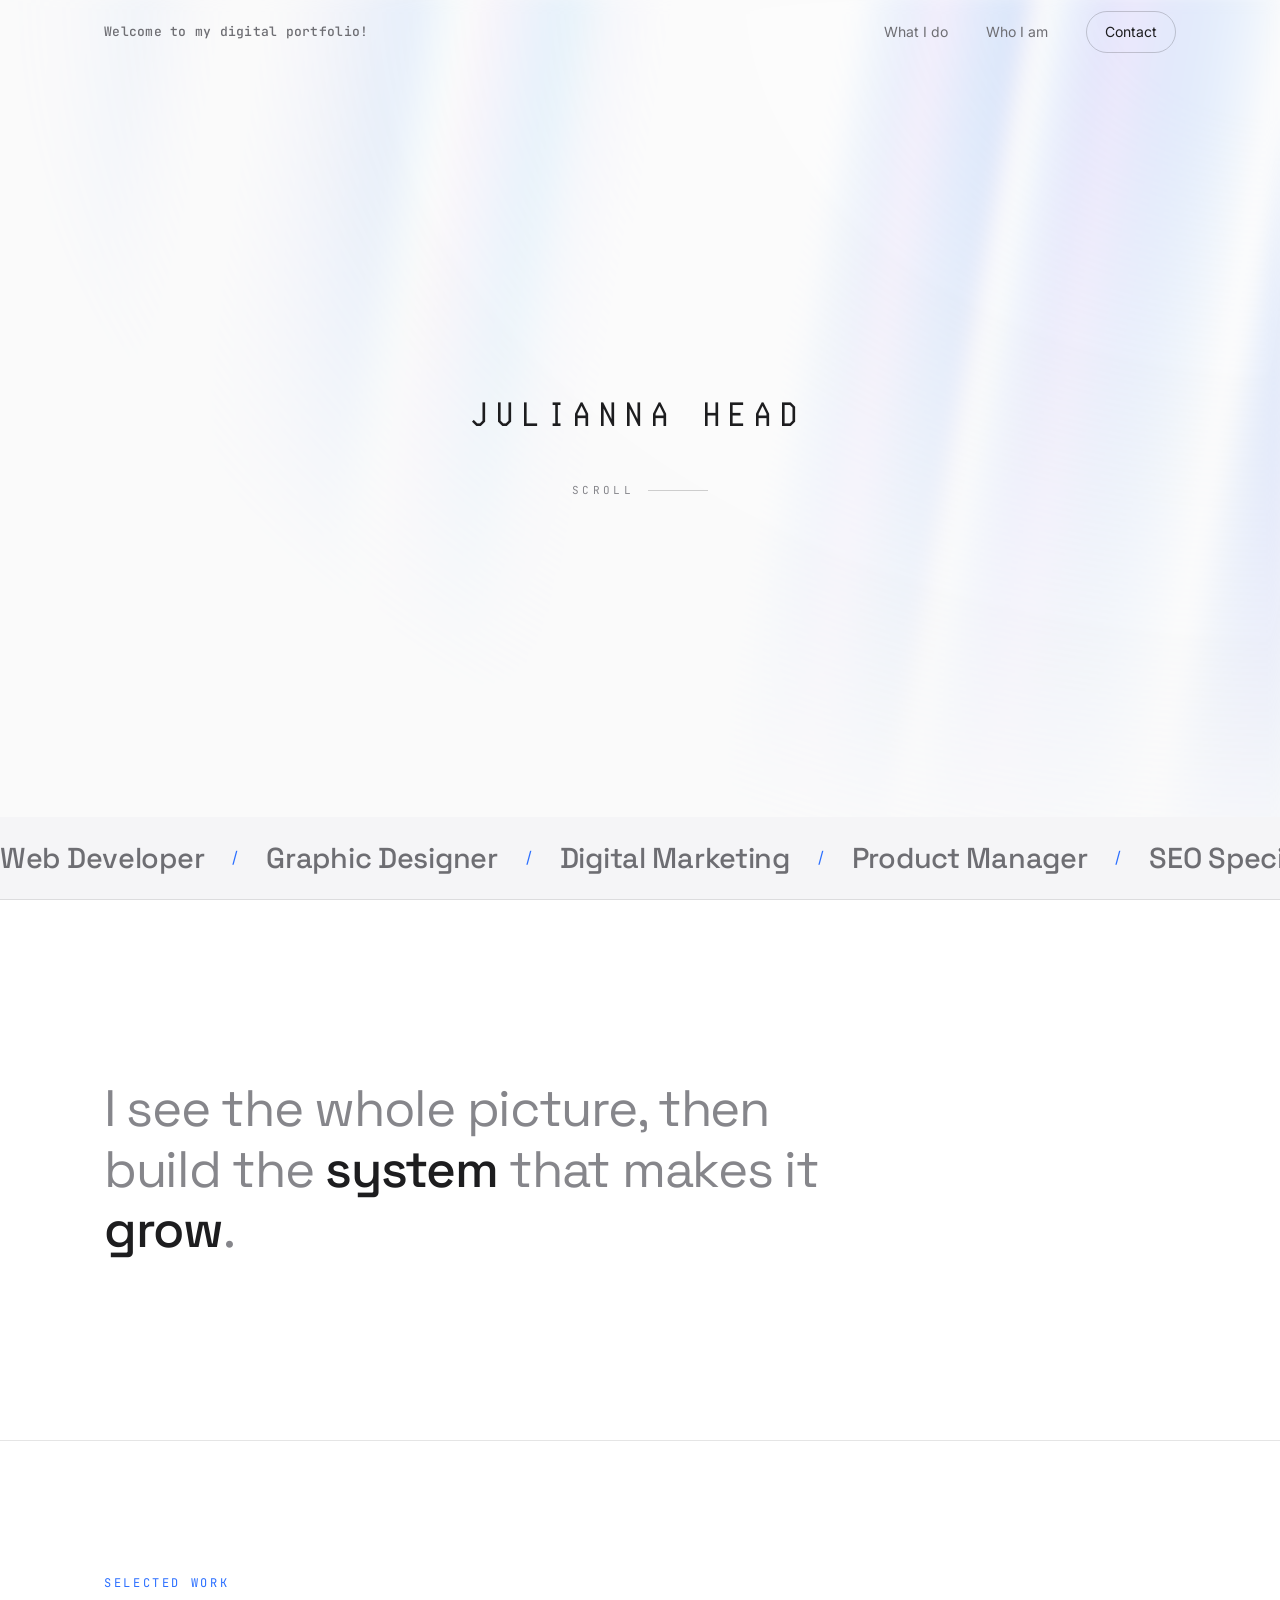
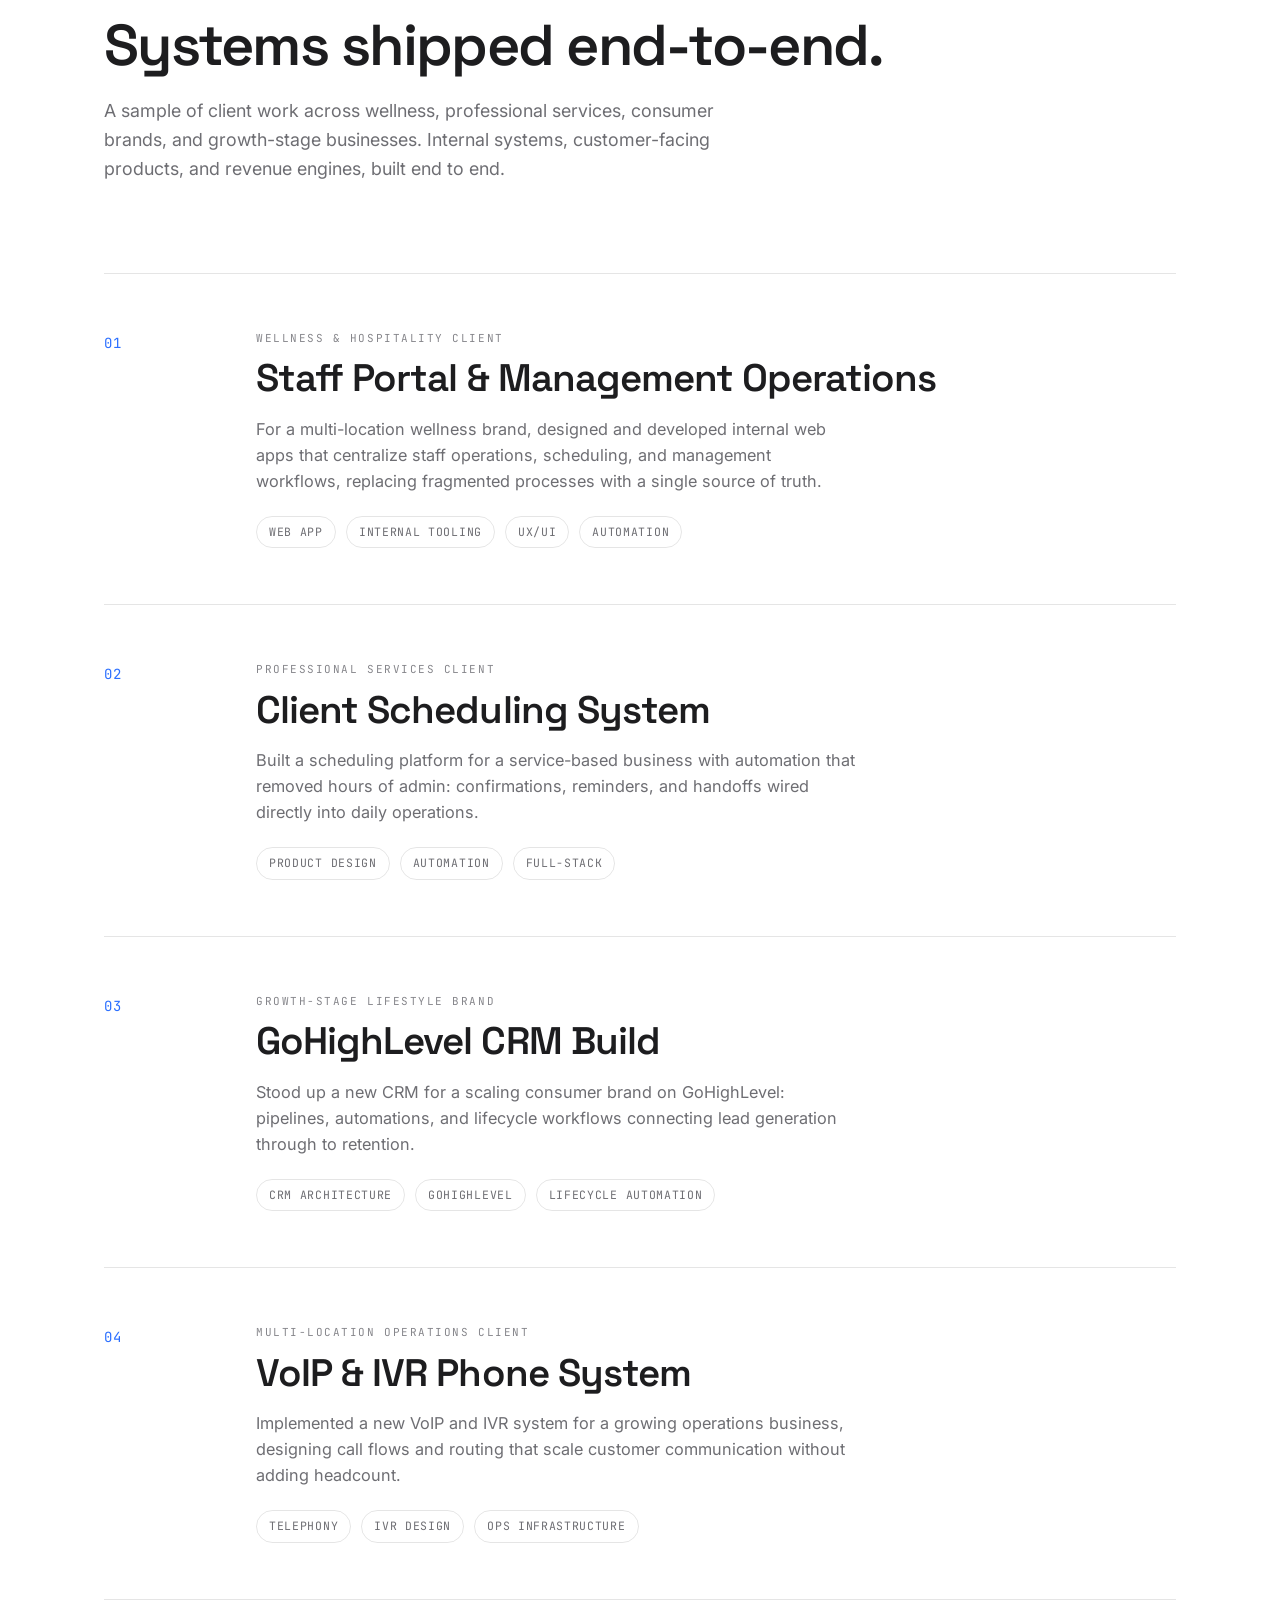
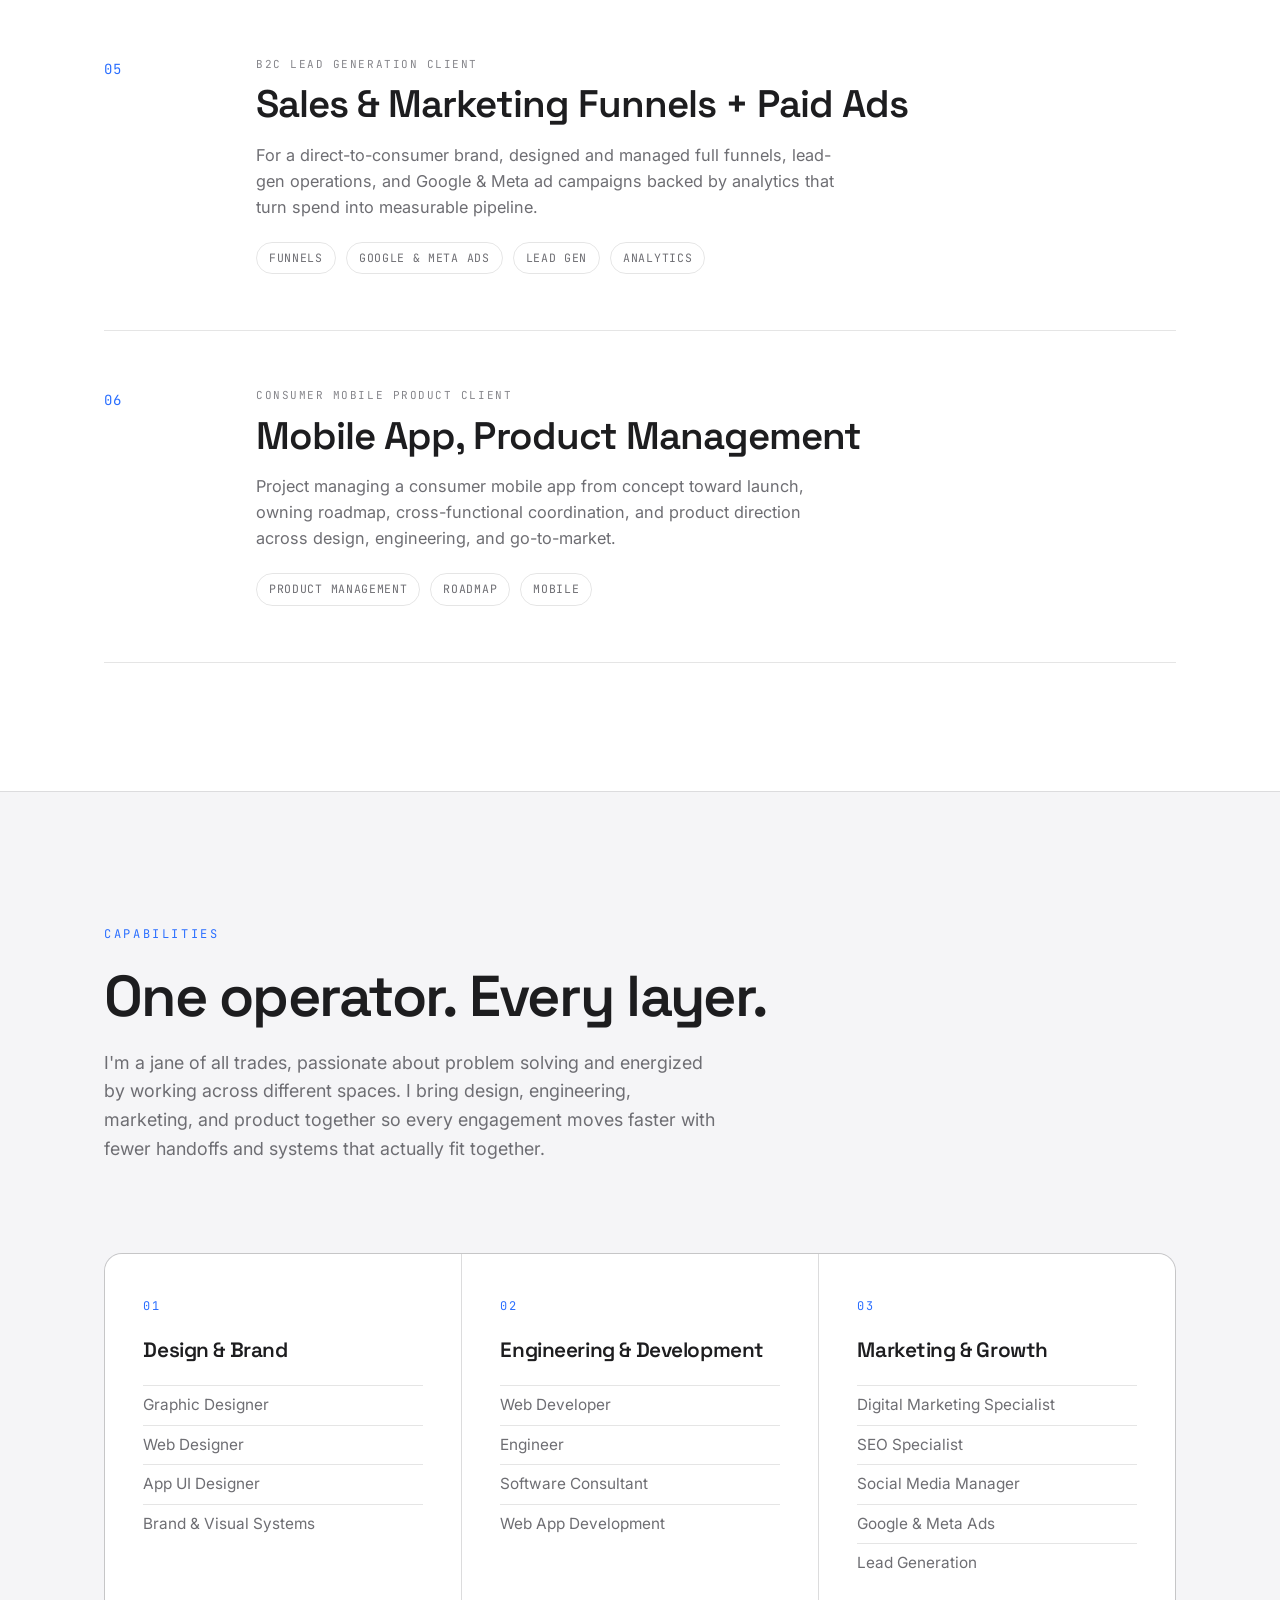
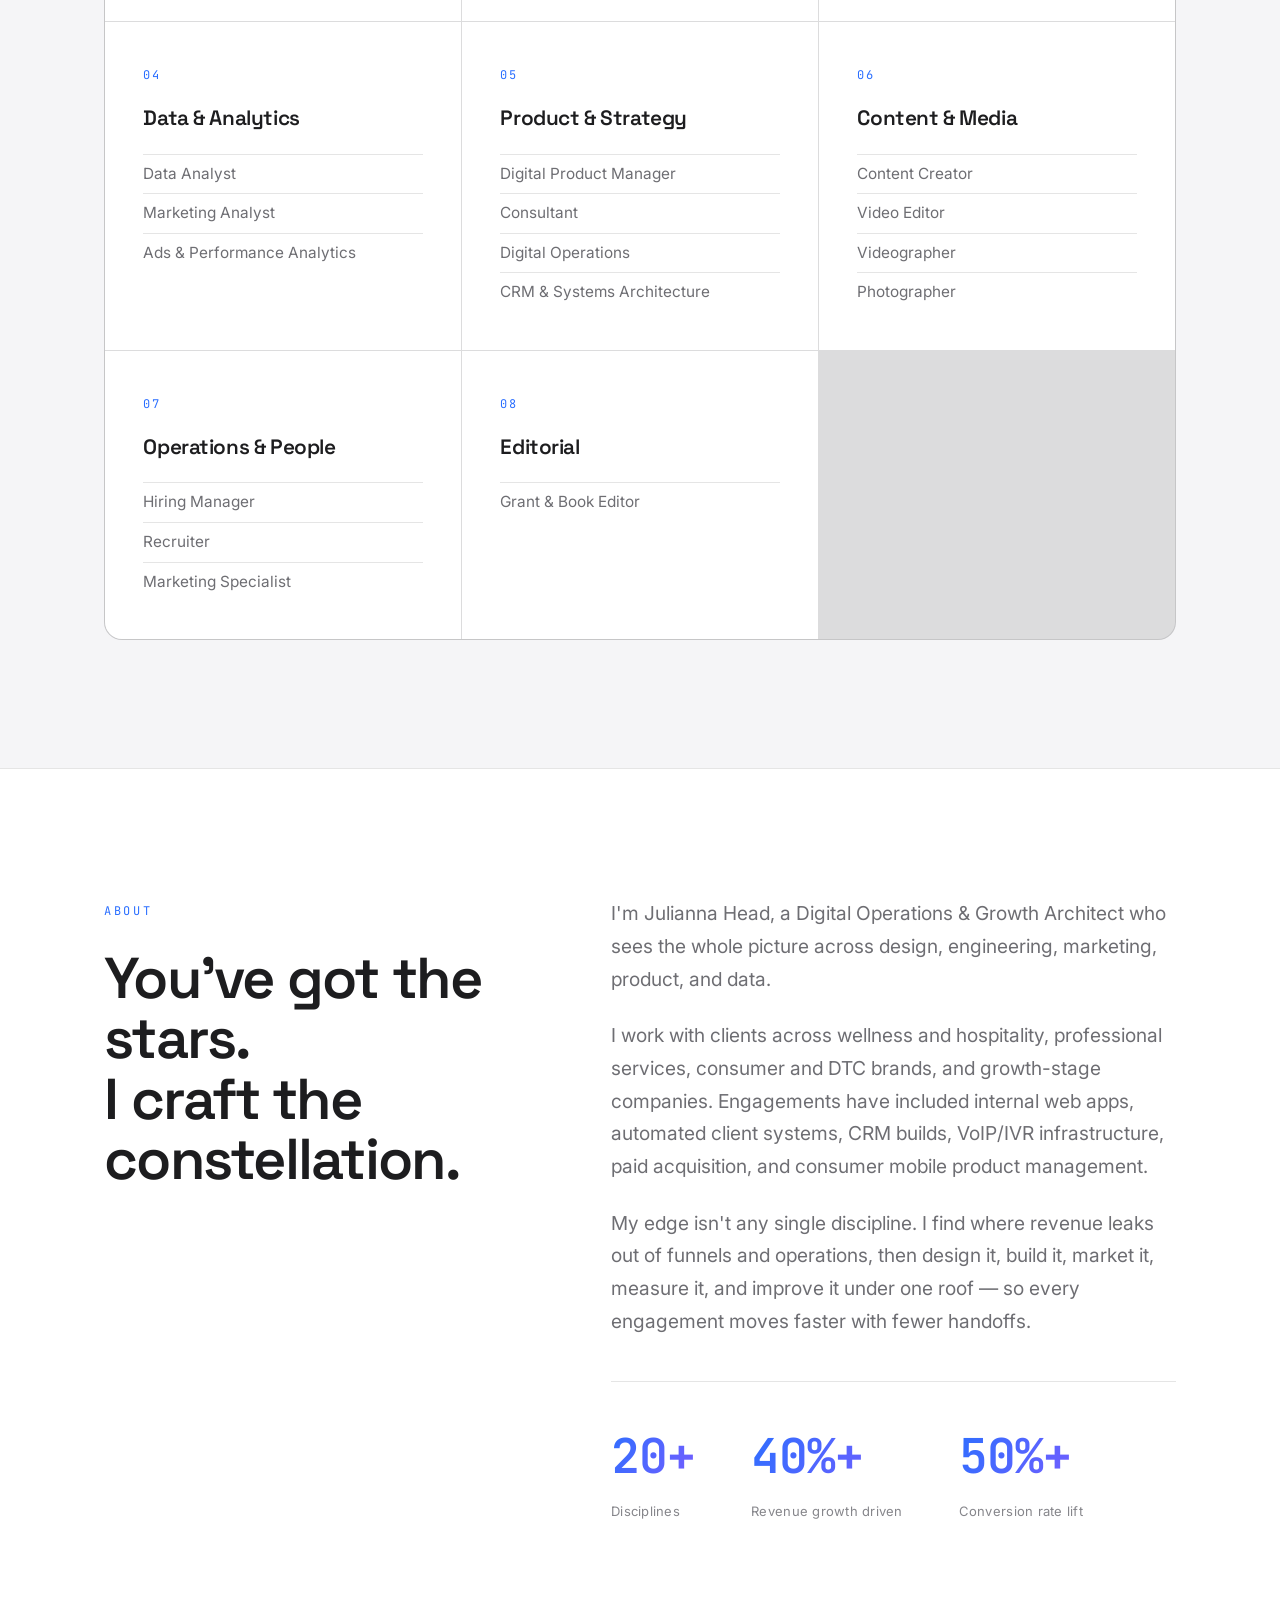
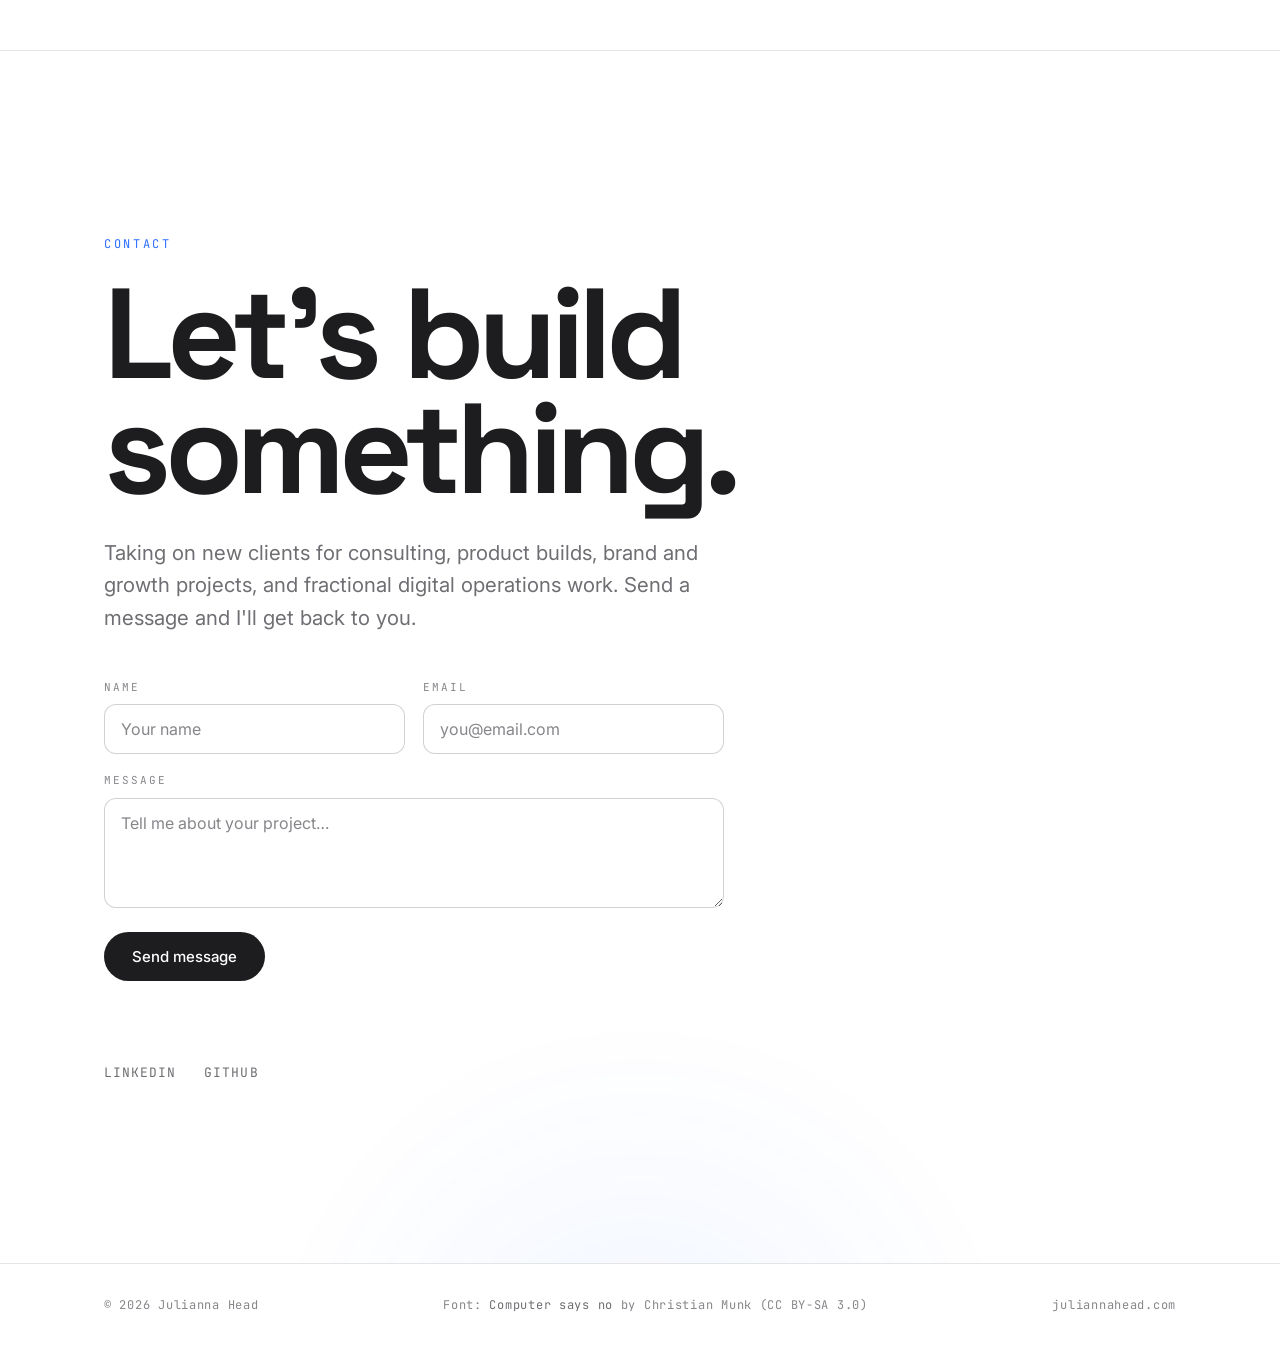
==== commit 3d53480d: "Update About headline to constellation metaphor. Replace the end-to-end handoffs line with a clearer" ====
--- a/index.html
+++ b/index.html
@@ -450,7 +450,7 @@
       <div class="container about__grid">
         <div class="about__left reveal">
           <p class="eyebrow">About</p>
-          <h2 class="section-title">End to end,<br />no handoffs.</h2>
+          <h2 class="section-title">You've got the stars.<br />I craft the constellation.</h2>
         </div>
         <div class="about__right reveal">
           <p>
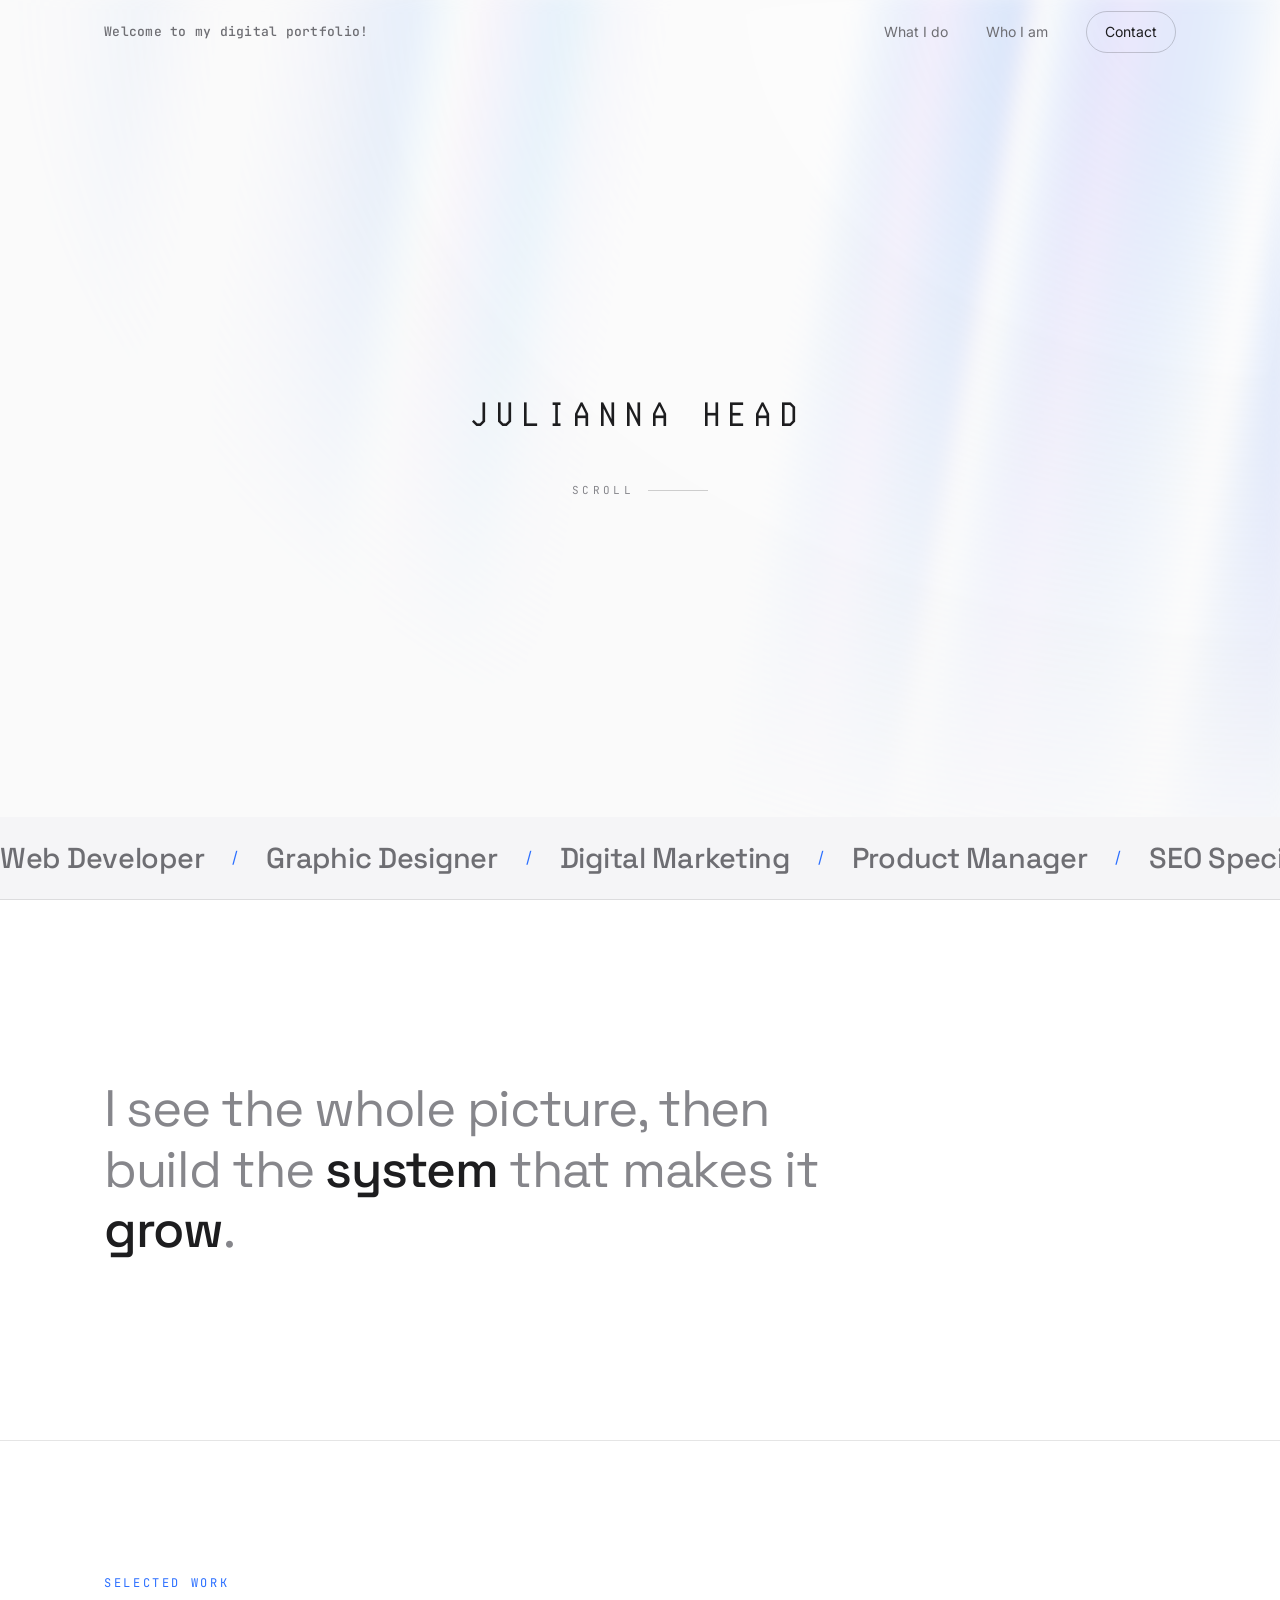
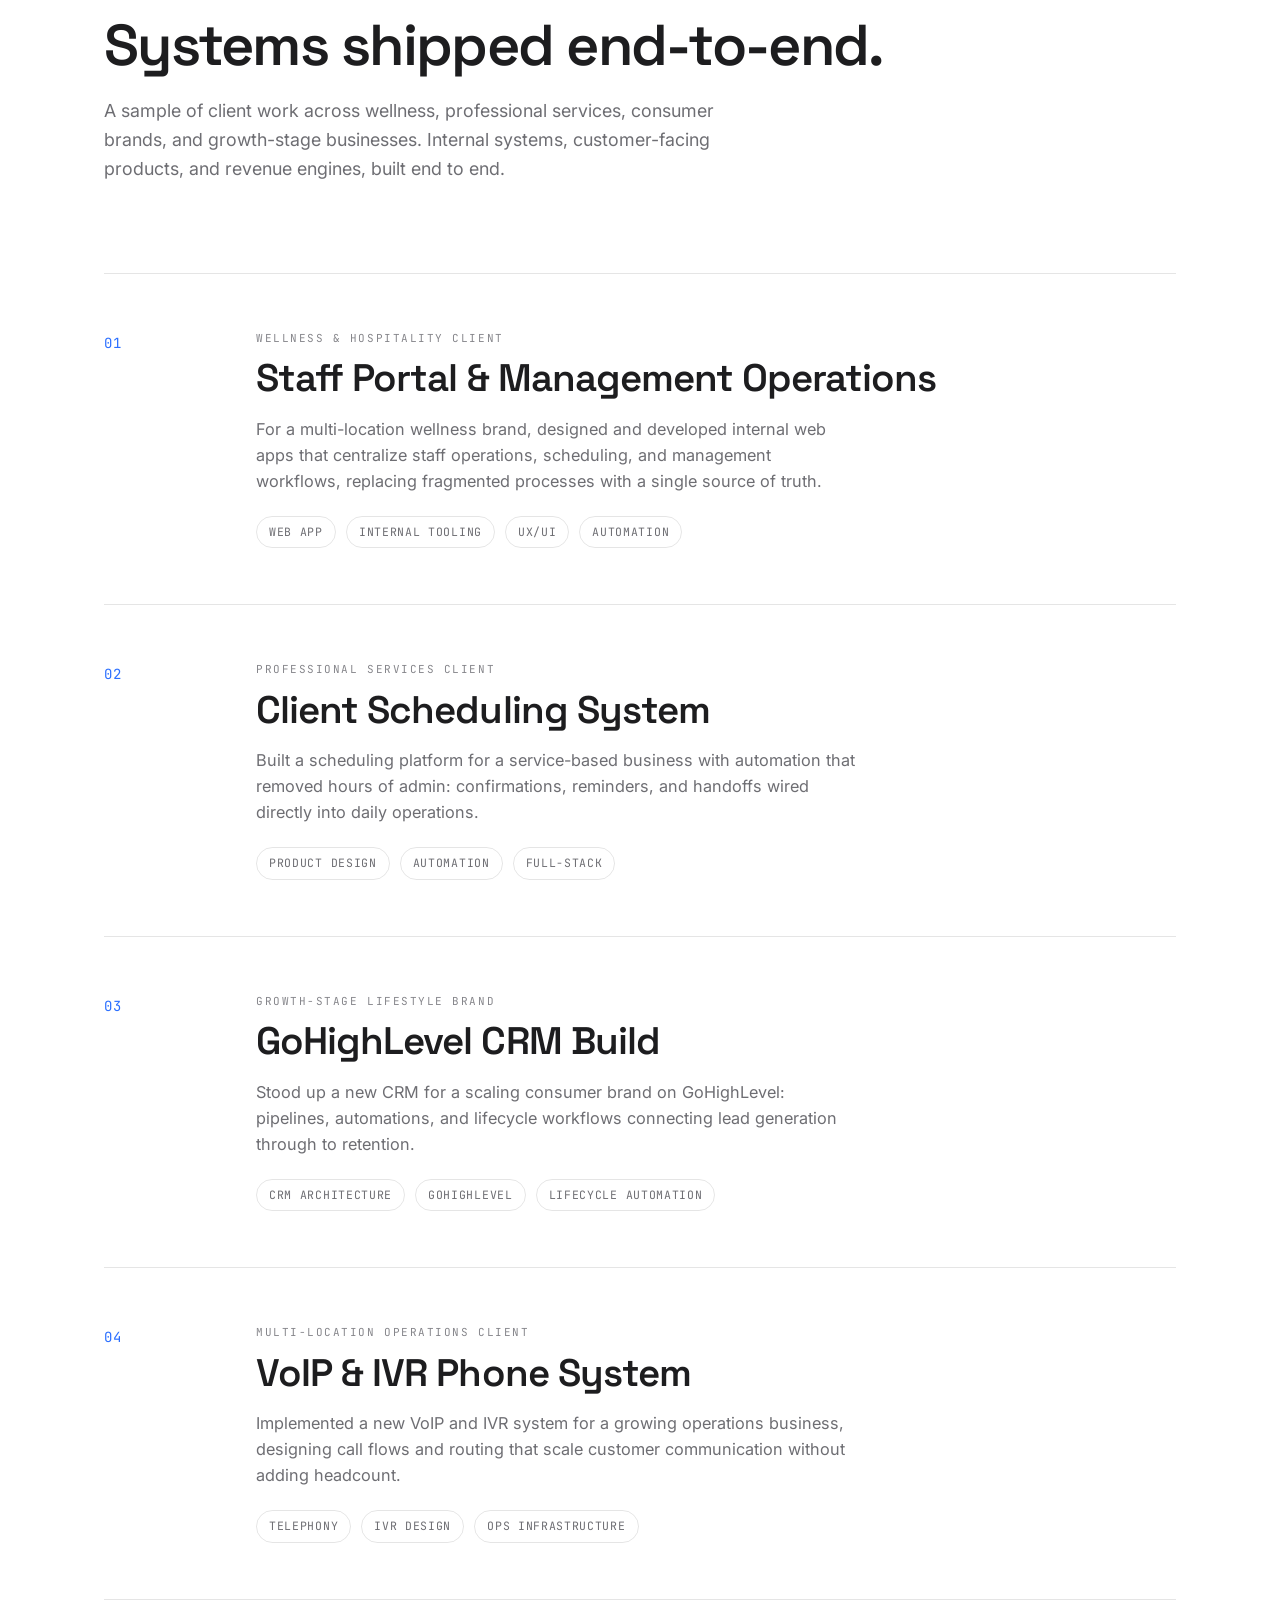
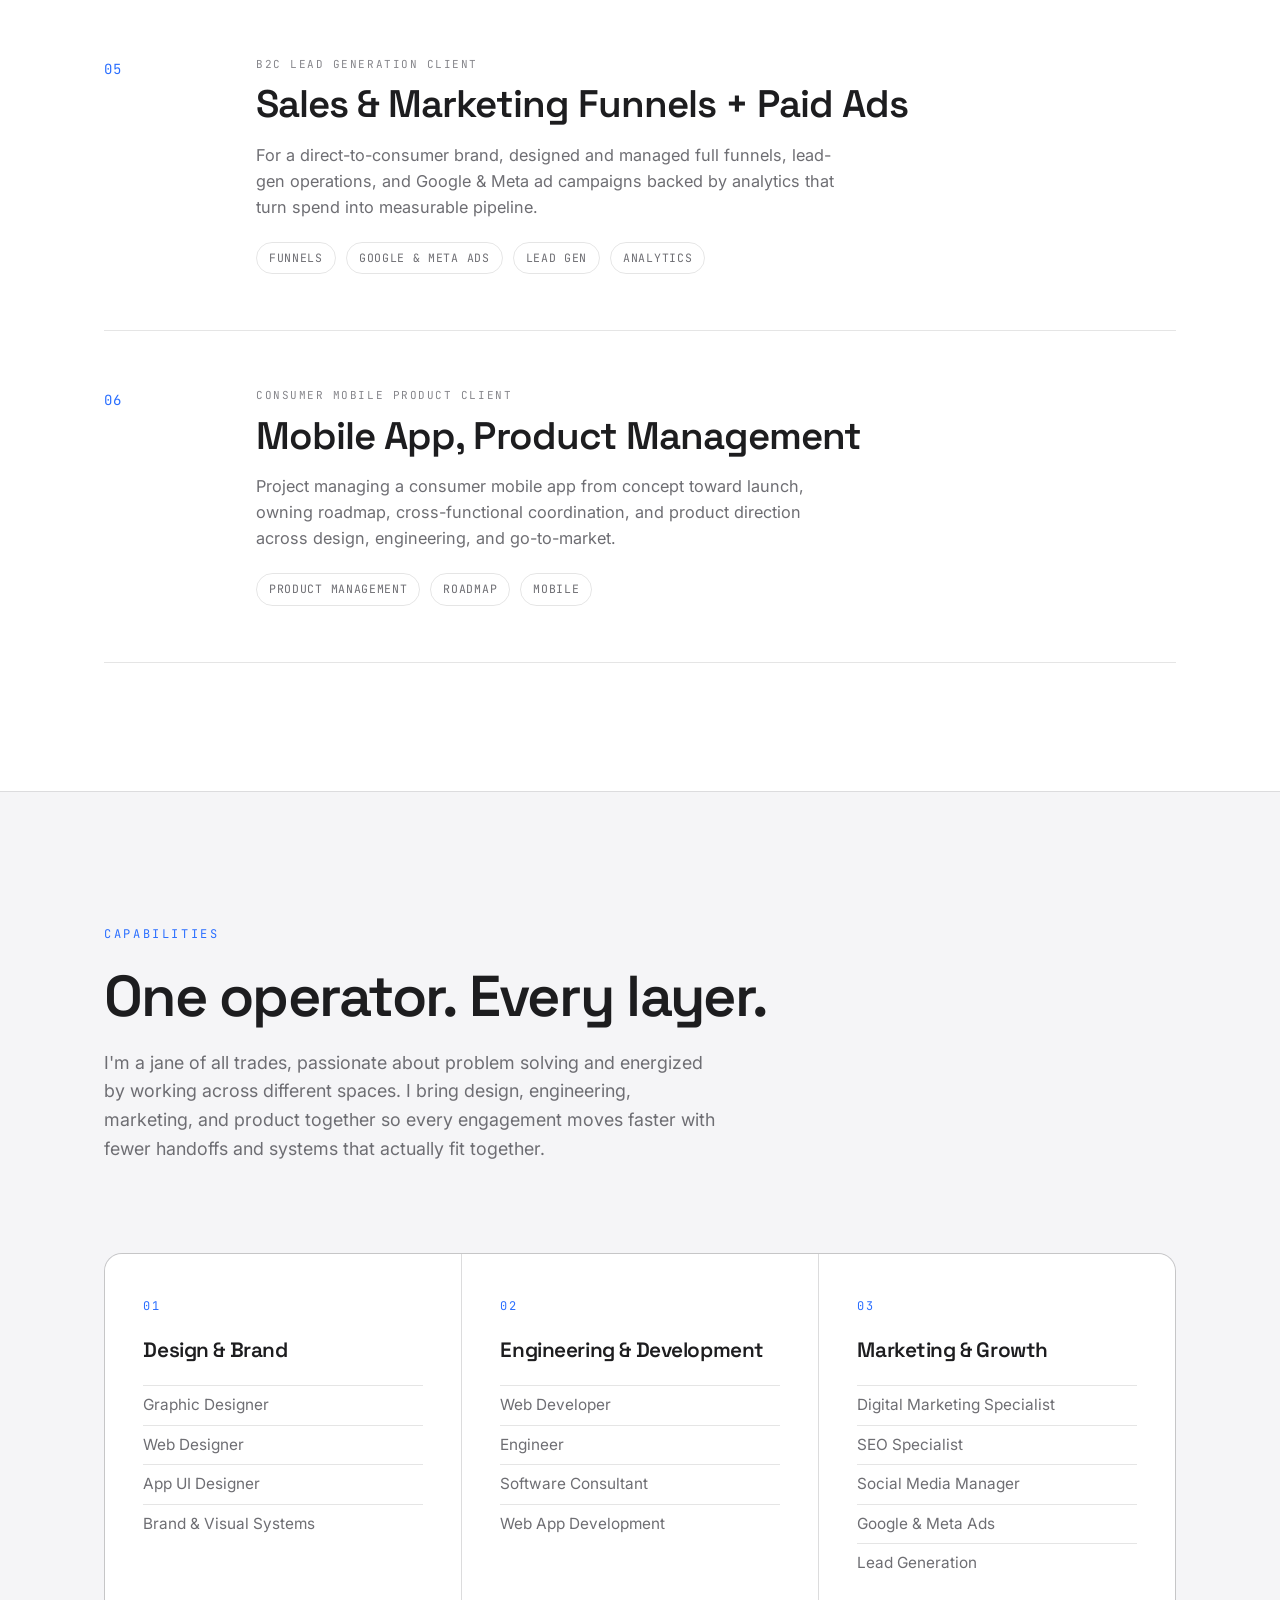
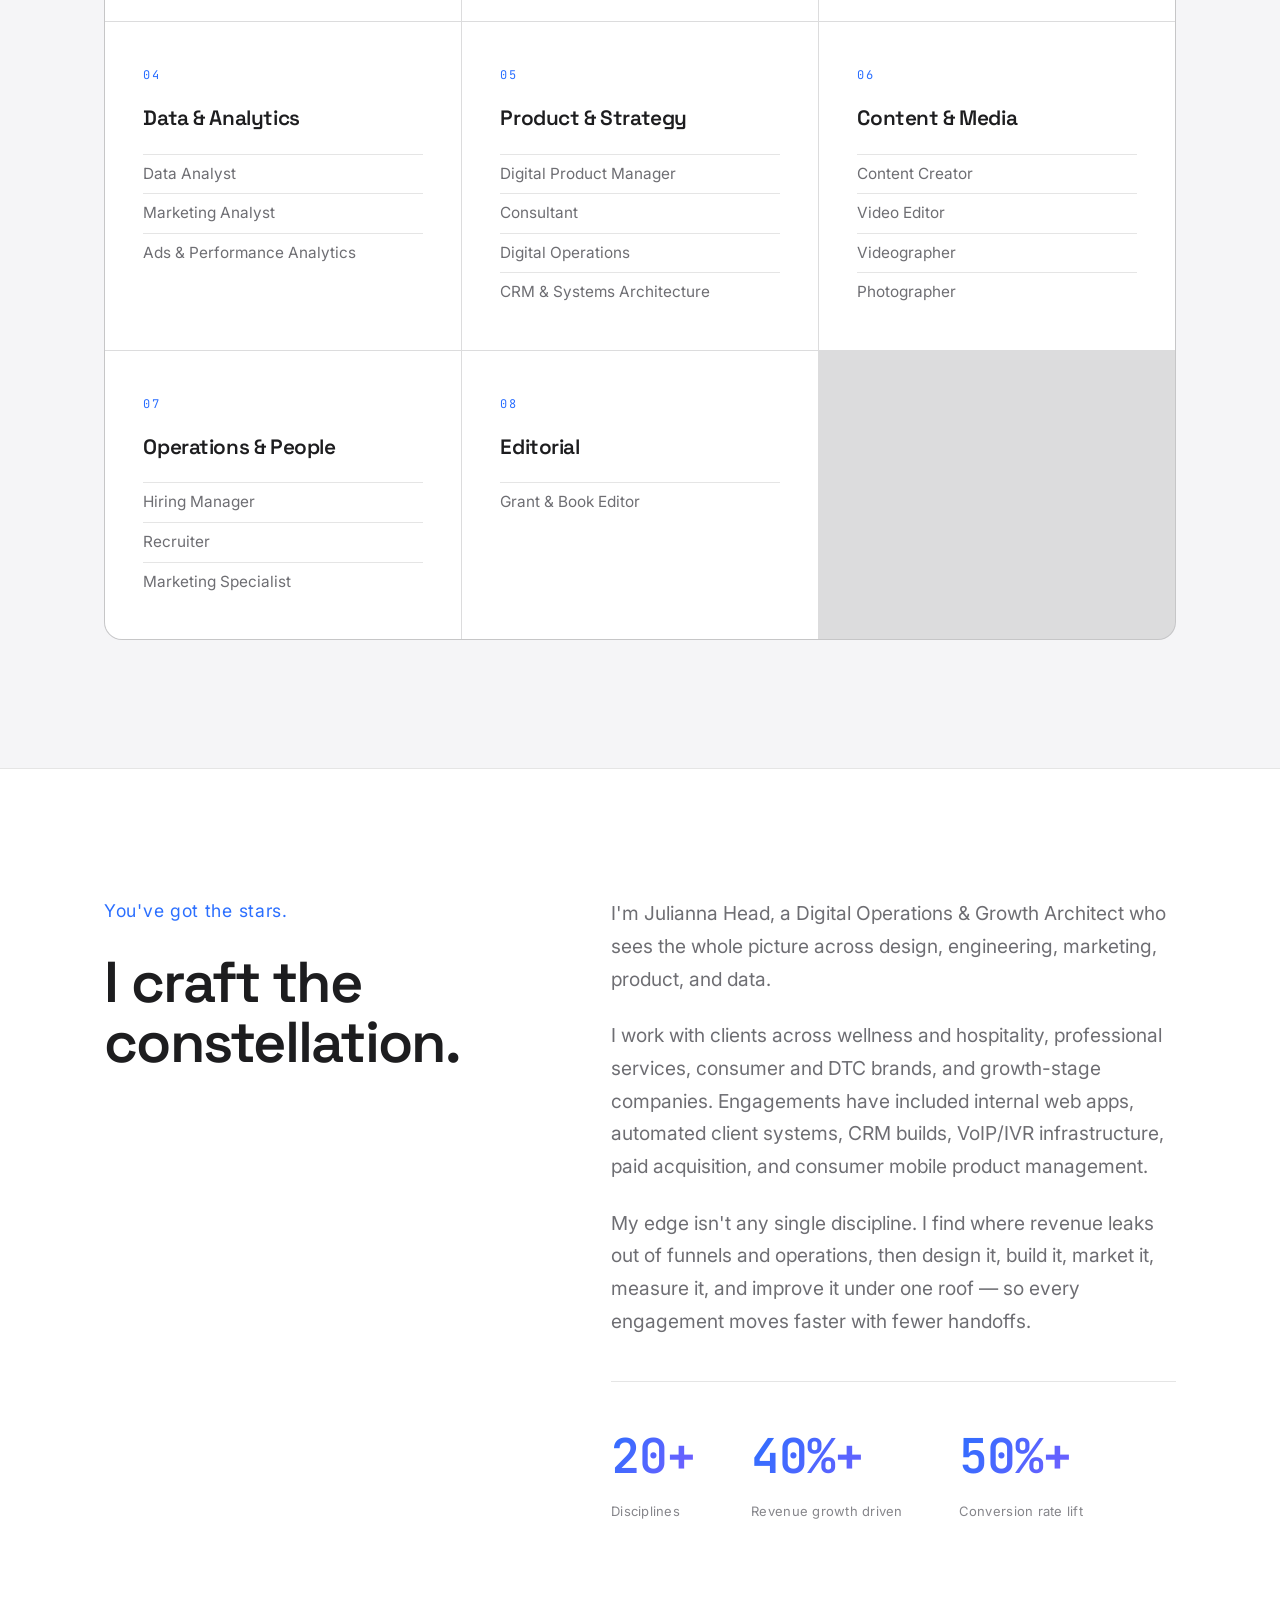
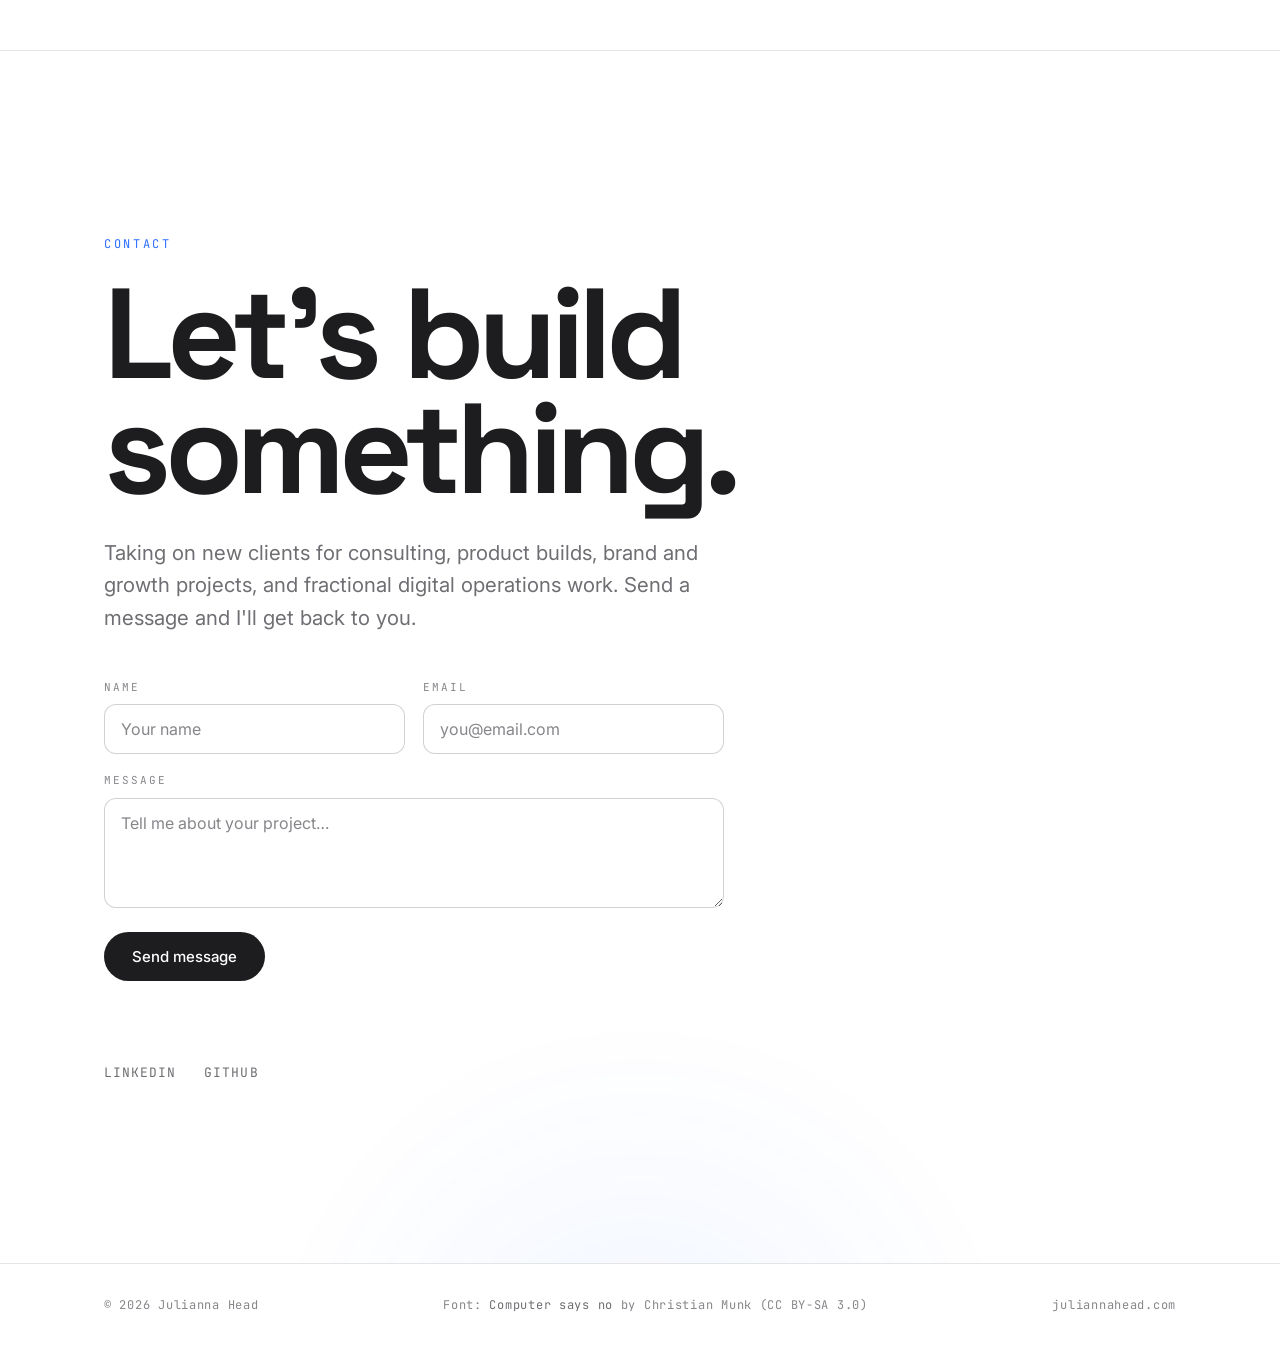
==== commit 85d593e6: "Move stars line to About eyebrow label. Use "You've got the stars." as the section label and keep "I" ====
--- a/index.html
+++ b/index.html
@@ -174,7 +174,7 @@
   <link rel="preconnect" href="https://fonts.gstatic.com" crossorigin />
   <link href="https://fonts.googleapis.com/css2?family=Space+Grotesk:wght@400;500;600;700&family=JetBrains+Mono:wght@400;500;600&family=Inter:wght@300;400;500;600&display=swap" rel="stylesheet" />
 
-  <link rel="stylesheet" href="styles.css?v=18" />
+  <link rel="stylesheet" href="styles.css?v=19" />
 </head>
 <body>
   <!-- Navigation -->
@@ -449,8 +449,8 @@
     <section class="about" id="about">
       <div class="container about__grid">
         <div class="about__left reveal">
-          <p class="eyebrow">About</p>
-          <h2 class="section-title">You've got the stars.<br />I craft the constellation.</h2>
+          <p class="eyebrow about__eyebrow">You've got the stars.</p>
+          <h2 class="section-title">I craft the constellation.</h2>
         </div>
         <div class="about__right reveal">
           <p>
--- a/styles.css
+++ b/styles.css
@@ -587,6 +587,13 @@
   align-items: start;
 }
 .about__left .section-title { margin-top: 4px; }
+.about__eyebrow {
+  text-transform: none;
+  letter-spacing: 0.04em;
+  font-family: var(--font-body);
+  font-size: clamp(0.95rem, 1.4vw, 1.1rem);
+  font-weight: 400;
+}
 .about__right p {
   color: var(--grey);
   font-size: clamp(1.05rem, 1.5vw, 1.25rem);
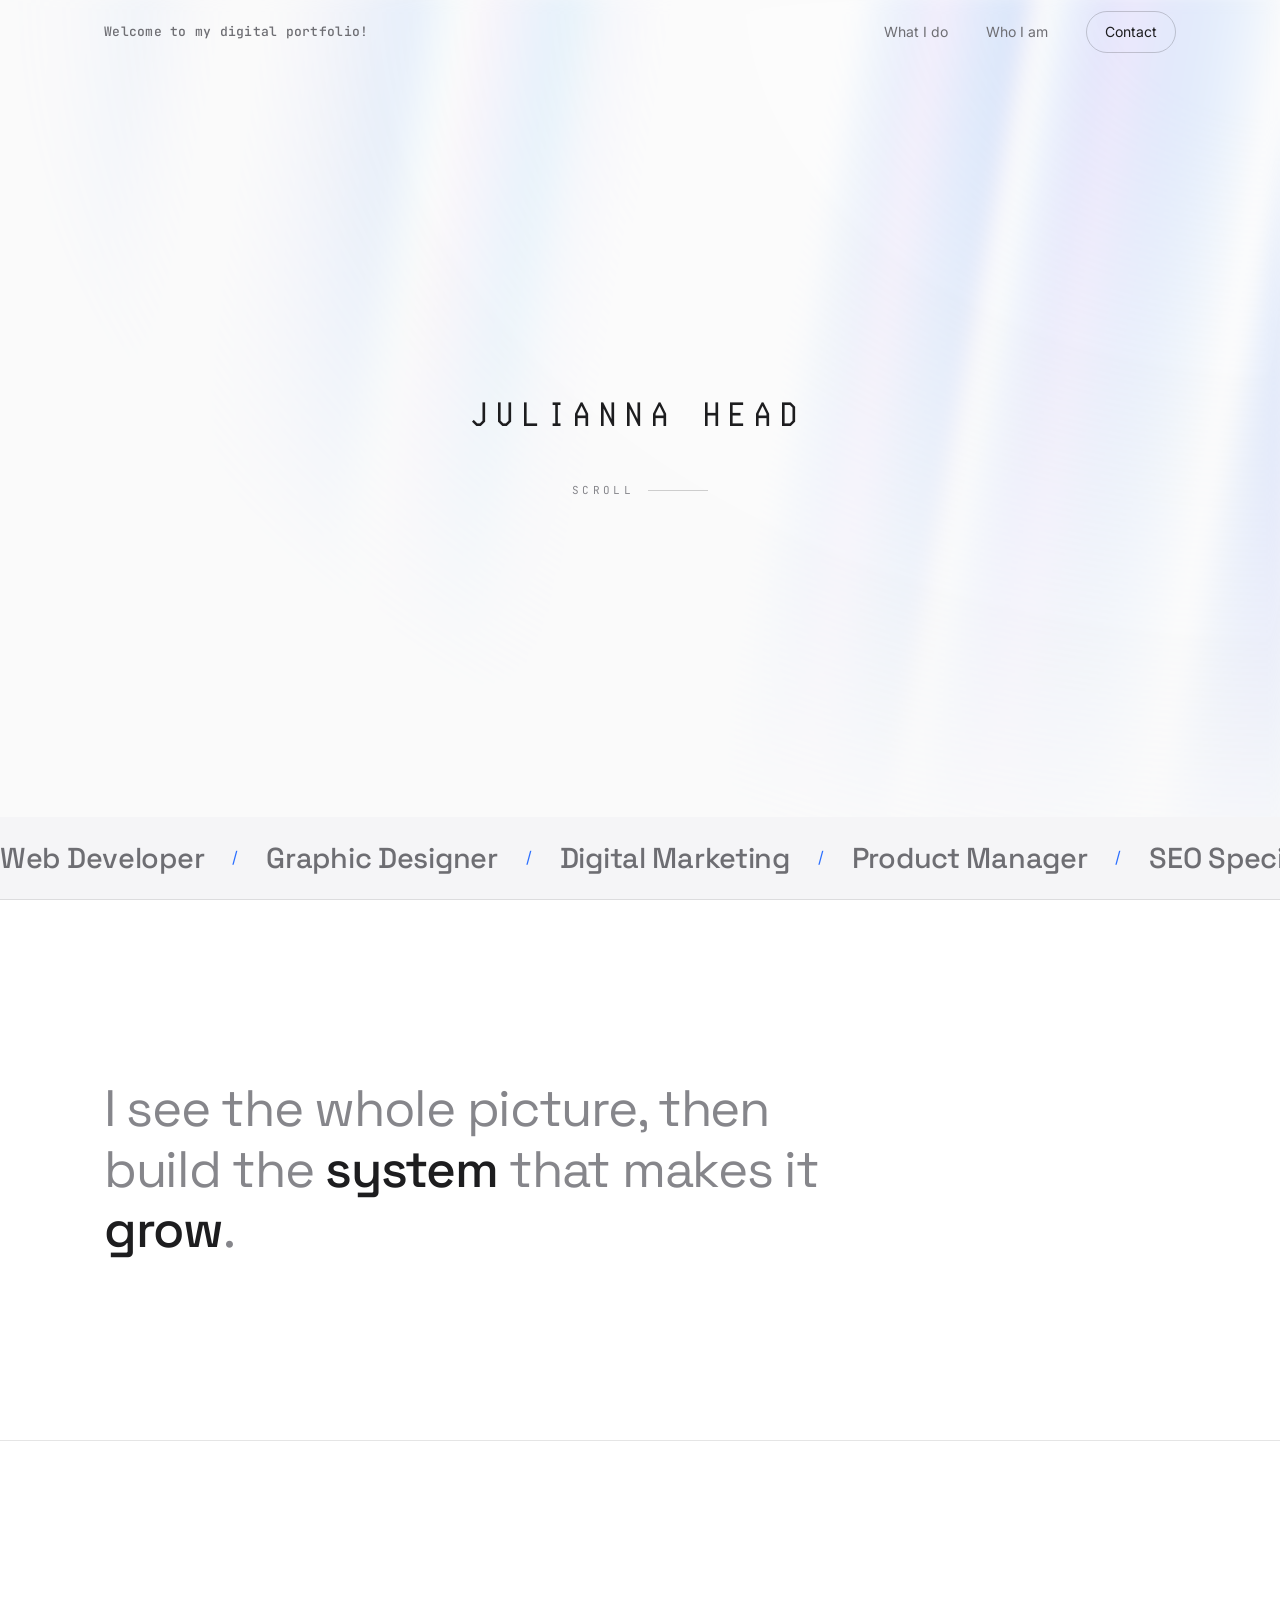
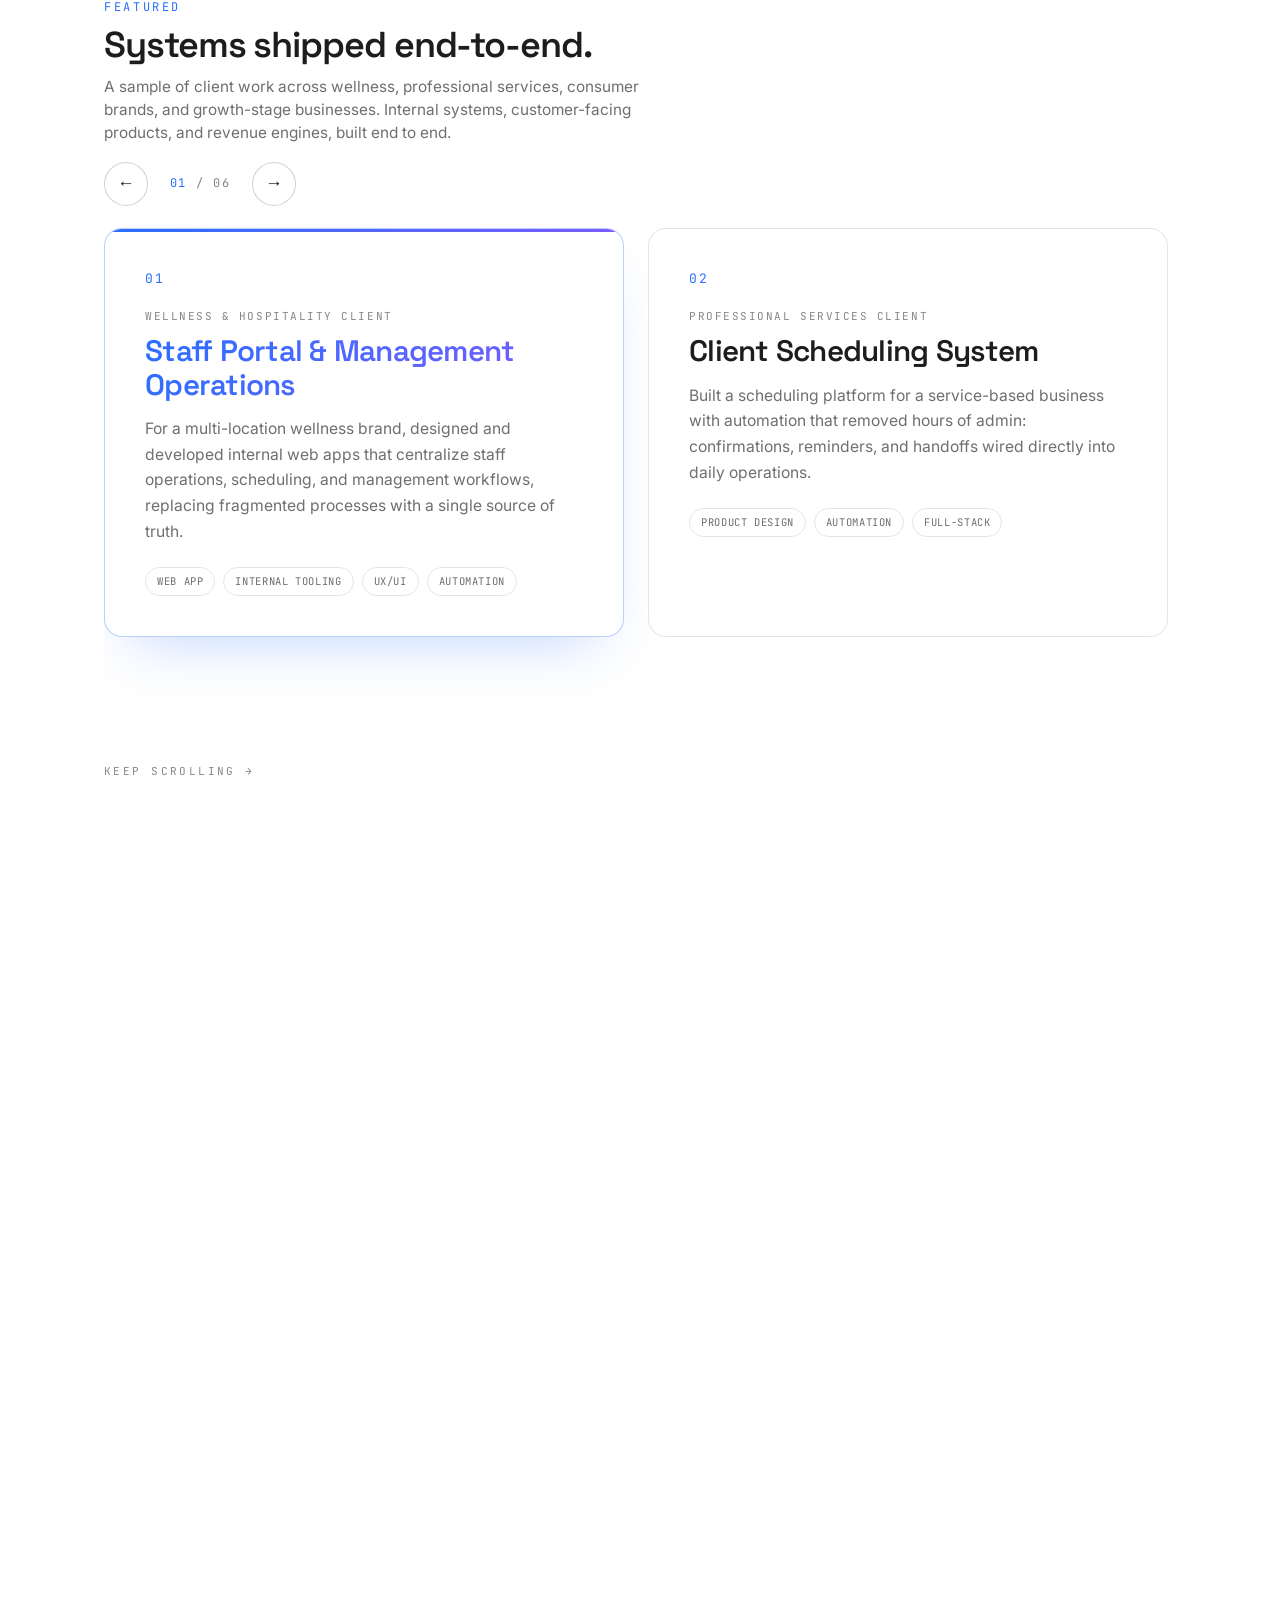
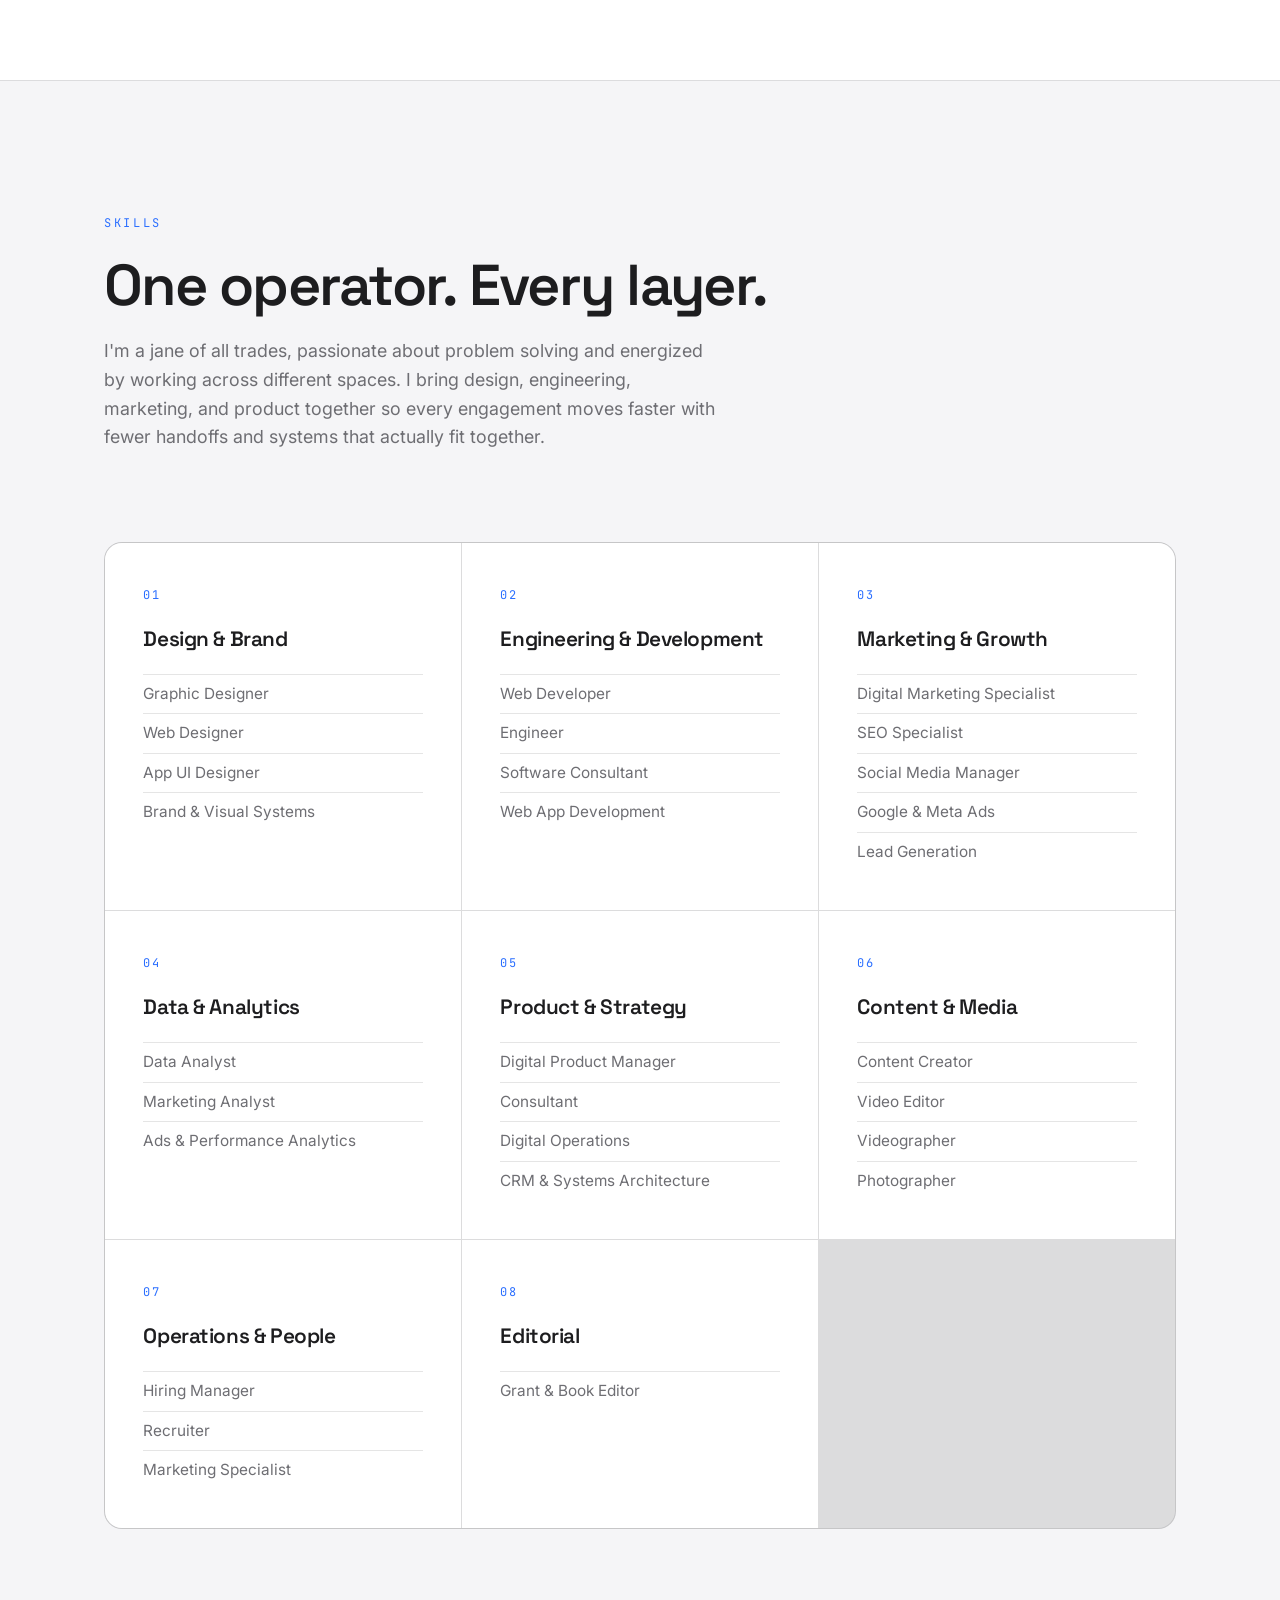
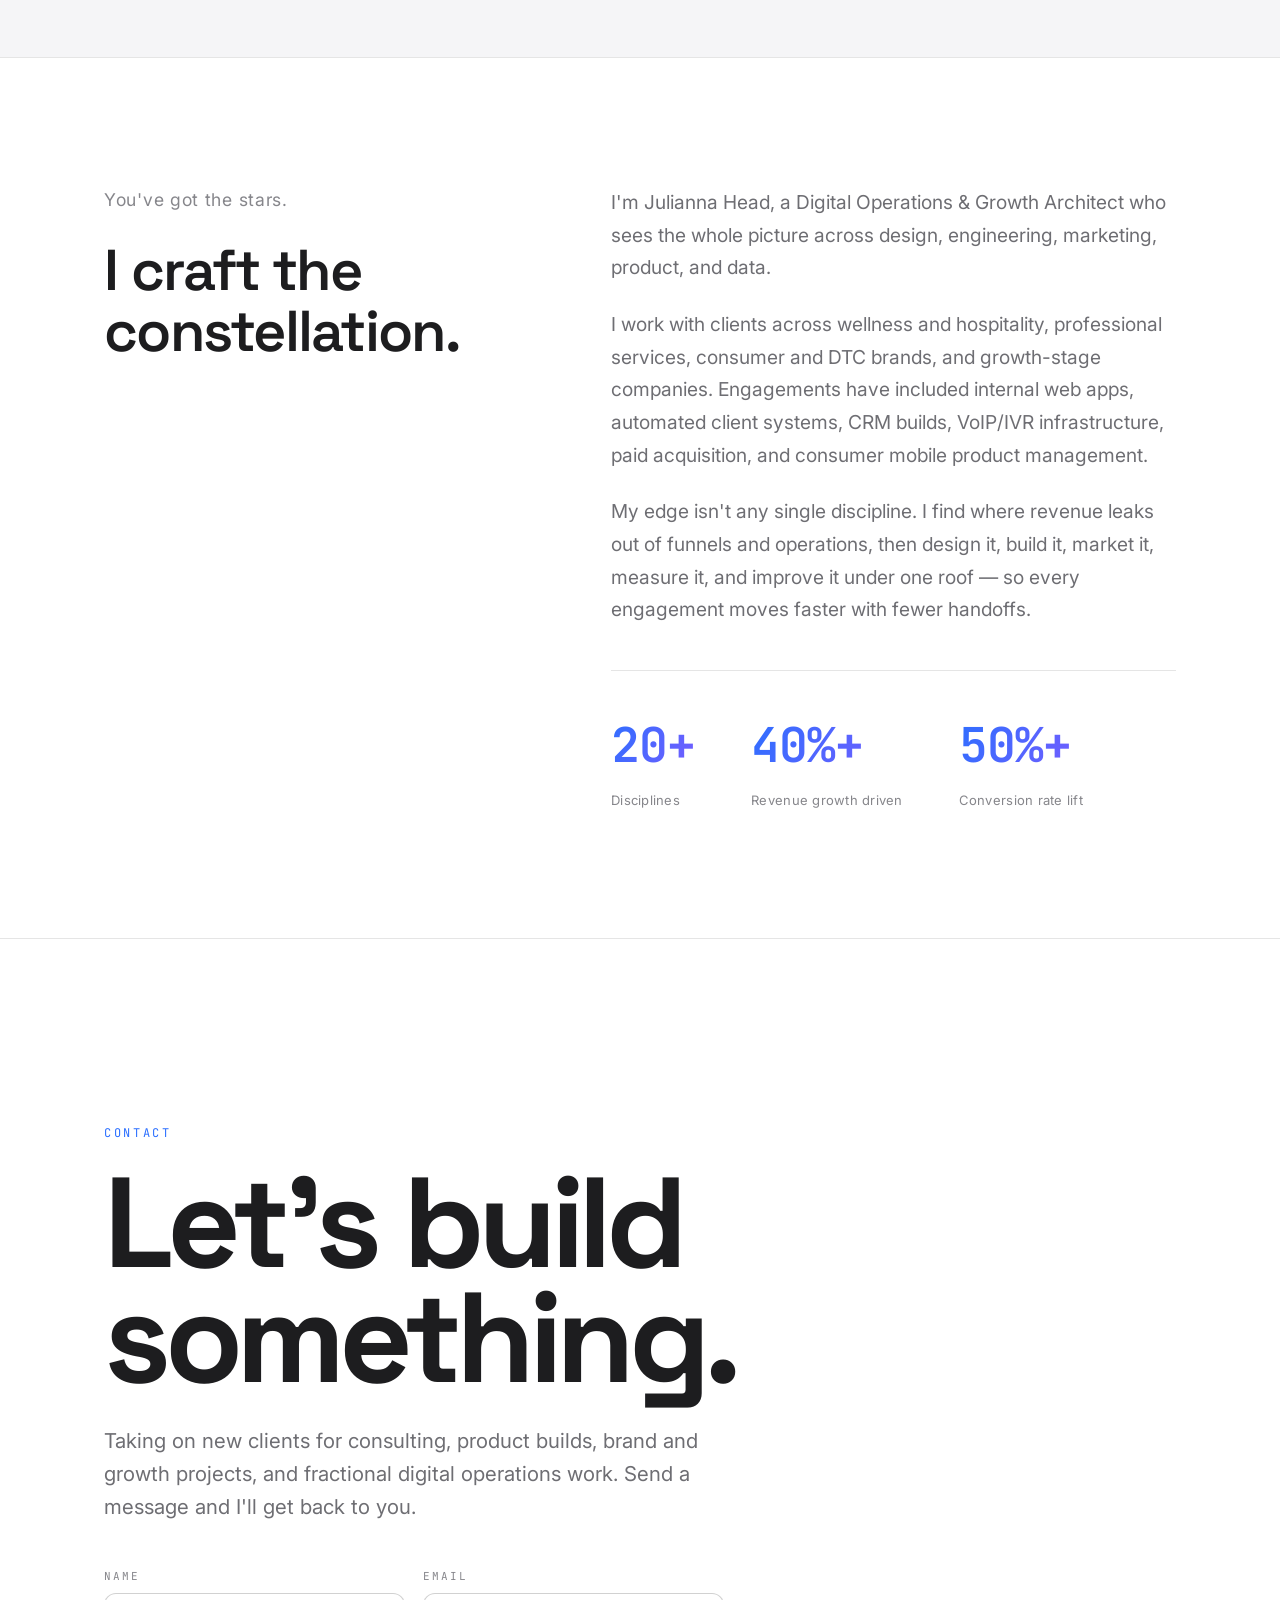
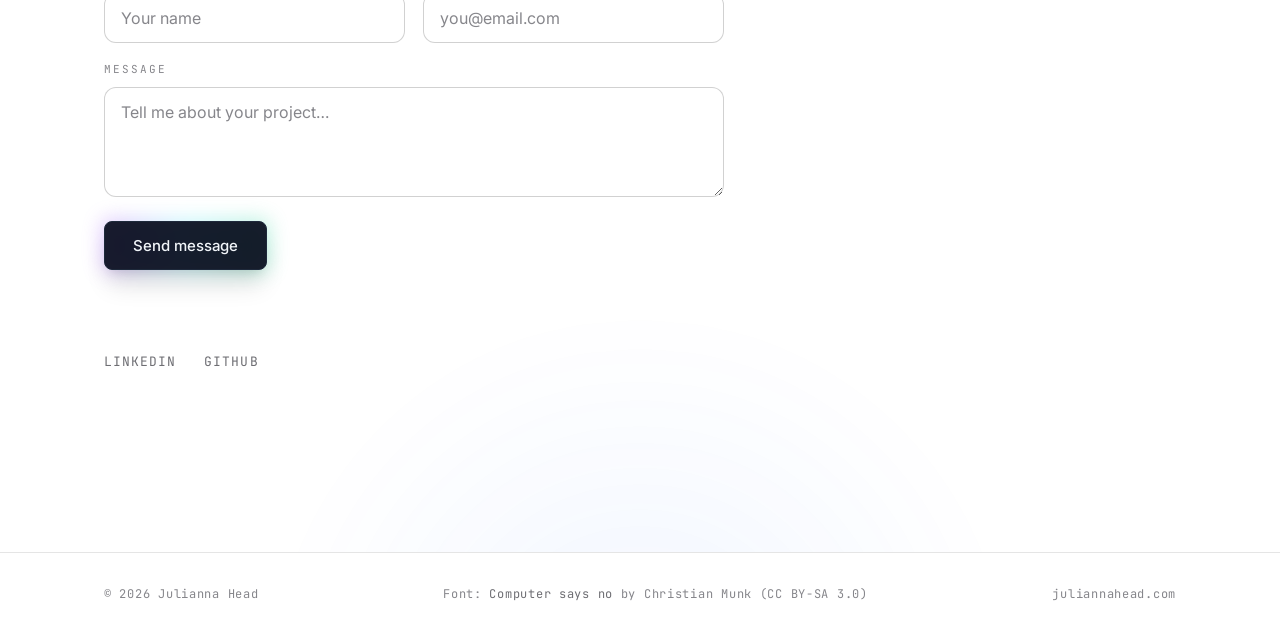
==== commit d887ff31: "Add scroll-pinned Featured carousel with drag support. Replaces the static case list with a pinned o" ====
--- a/index.html
+++ b/index.html
@@ -174,7 +174,7 @@
   <link rel="preconnect" href="https://fonts.gstatic.com" crossorigin />
   <link href="https://fonts.googleapis.com/css2?family=Space+Grotesk:wght@400;500;600;700&family=JetBrains+Mono:wght@400;500;600&family=Inter:wght@300;400;500;600&display=swap" rel="stylesheet" />
 
-  <link rel="stylesheet" href="styles.css?v=19" />
+  <link rel="stylesheet" href="styles.css?v=37" />
 </head>
 <body>
   <!-- Navigation -->
@@ -230,115 +230,125 @@
       </div>
     </section>
 
-    <!-- Selected Work -->
+    <!-- Featured -->
     <section class="work" id="work">
-      <div class="container">
-        <div class="section-head reveal">
-          <p class="eyebrow">Selected Work</p>
-          <h2 class="section-title">Systems shipped end&#8209;to&#8209;end.</h2>
-          <p class="section-lede">
-            A sample of client work across wellness, professional services, consumer brands,
-            and growth-stage businesses. Internal systems, customer-facing products, and
-            revenue engines, built end to end.
-          </p>
-        </div>
-
-        <div class="cases">
-          <article class="case reveal">
-            <div class="case__index"><span class="mono">01</span></div>
-            <div class="case__body">
-              <p class="case__client mono">Wellness &amp; Hospitality Client</p>
-              <h3 class="case__title">Staff Portal &amp; Management Operations</h3>
-              <p class="case__desc">
-                For a multi-location wellness brand, designed and developed internal web
-                apps that centralize staff operations, scheduling, and management workflows,
-                replacing fragmented processes with a single source of truth.
+      <div class="work__pin-wrap" id="workPinWrap">
+        <div class="work__pin" id="workPin">
+          <div class="container">
+            <div class="section-head reveal">
+              <p class="eyebrow">Featured</p>
+              <h2 class="section-title">Systems shipped end&#8209;to&#8209;end.</h2>
+              <p class="section-lede">
+                A sample of client work across wellness, professional services, consumer brands,
+                and growth-stage businesses. Internal systems, customer-facing products, and
+                revenue engines, built end to end.
               </p>
-              <ul class="case__tags">
-                <li>Web App</li><li>Internal Tooling</li><li>UX/UI</li><li>Automation</li>
-              </ul>
-            </div>
+            </div>
+
+            <div class="work__controls reveal" id="workAlign">
+          <button type="button" class="work__btn" id="workPrev" aria-label="Previous project">
+            <span aria-hidden="true">←</span>
+          </button>
+          <span class="work__counter mono" id="workCounter"><span id="workCurrent">01</span> / 06</span>
+          <button type="button" class="work__btn" id="workNext" aria-label="Next project">
+            <span aria-hidden="true">→</span>
+          </button>
+        </div>
+
+        <div class="work__carousel reveal" id="workCarousel">
+          <div class="work__viewport" id="workViewport" tabindex="0">
+            <div class="work__track" id="workTrack" role="region" aria-label="Featured work projects" aria-live="polite">
+          <article class="case-card is-active">
+            <span class="case-card__index mono">01</span>
+            <p class="case-card__client mono">Wellness &amp; Hospitality Client</p>
+            <h3 class="case-card__title">Staff Portal &amp; Management Operations</h3>
+            <p class="case-card__desc">
+              For a multi-location wellness brand, designed and developed internal web
+              apps that centralize staff operations, scheduling, and management workflows,
+              replacing fragmented processes with a single source of truth.
+            </p>
+            <ul class="case-card__tags">
+              <li>Web App</li><li>Internal Tooling</li><li>UX/UI</li><li>Automation</li>
+            </ul>
           </article>
 
-          <article class="case reveal">
-            <div class="case__index"><span class="mono">02</span></div>
-            <div class="case__body">
-              <p class="case__client mono">Professional Services Client</p>
-              <h3 class="case__title">Client Scheduling System</h3>
-              <p class="case__desc">
-                Built a scheduling platform for a service-based business with automation
-                that removed hours of admin: confirmations, reminders, and handoffs wired
-                directly into daily operations.
-              </p>
-              <ul class="case__tags">
-                <li>Product Design</li><li>Automation</li><li>Full-Stack</li>
-              </ul>
-            </div>
+          <article class="case-card">
+            <span class="case-card__index mono">02</span>
+            <p class="case-card__client mono">Professional Services Client</p>
+            <h3 class="case-card__title">Client Scheduling System</h3>
+            <p class="case-card__desc">
+              Built a scheduling platform for a service-based business with automation
+              that removed hours of admin: confirmations, reminders, and handoffs wired
+              directly into daily operations.
+            </p>
+            <ul class="case-card__tags">
+              <li>Product Design</li><li>Automation</li><li>Full-Stack</li>
+            </ul>
           </article>
 
-          <article class="case reveal">
-            <div class="case__index"><span class="mono">03</span></div>
-            <div class="case__body">
-              <p class="case__client mono">Growth-Stage Lifestyle Brand</p>
-              <h3 class="case__title">GoHighLevel CRM Build</h3>
-              <p class="case__desc">
-                Stood up a new CRM for a scaling consumer brand on GoHighLevel: pipelines,
-                automations, and lifecycle workflows connecting lead generation through to
-                retention.
-              </p>
-              <ul class="case__tags">
-                <li>CRM Architecture</li><li>GoHighLevel</li><li>Lifecycle Automation</li>
-              </ul>
-            </div>
+          <article class="case-card">
+            <span class="case-card__index mono">03</span>
+            <p class="case-card__client mono">Growth-Stage Lifestyle Brand</p>
+            <h3 class="case-card__title">GoHighLevel CRM Build</h3>
+            <p class="case-card__desc">
+              Stood up a new CRM for a scaling consumer brand on GoHighLevel: pipelines,
+              automations, and lifecycle workflows connecting lead generation through to
+              retention.
+            </p>
+            <ul class="case-card__tags">
+              <li>CRM Architecture</li><li>GoHighLevel</li><li>Lifecycle Automation</li>
+            </ul>
           </article>
 
-          <article class="case reveal">
-            <div class="case__index"><span class="mono">04</span></div>
-            <div class="case__body">
-              <p class="case__client mono">Multi-Location Operations Client</p>
-              <h3 class="case__title">VoIP &amp; IVR Phone System</h3>
-              <p class="case__desc">
-                Implemented a new VoIP and IVR system for a growing operations business,
-                designing call flows and routing that scale customer communication without
-                adding headcount.
-              </p>
-              <ul class="case__tags">
-                <li>Telephony</li><li>IVR Design</li><li>Ops Infrastructure</li>
-              </ul>
-            </div>
+          <article class="case-card">
+            <span class="case-card__index mono">04</span>
+            <p class="case-card__client mono">Multi-Location Operations Client</p>
+            <h3 class="case-card__title">VoIP &amp; IVR Phone System</h3>
+            <p class="case-card__desc">
+              Implemented a new VoIP and IVR system for a growing operations business,
+              designing call flows and routing that scale customer communication without
+              adding headcount.
+            </p>
+            <ul class="case-card__tags">
+              <li>Telephony</li><li>IVR Design</li><li>Ops Infrastructure</li>
+            </ul>
           </article>
 
-          <article class="case reveal">
-            <div class="case__index"><span class="mono">05</span></div>
-            <div class="case__body">
-              <p class="case__client mono">B2C Lead Generation Client</p>
-              <h3 class="case__title">Sales &amp; Marketing Funnels + Paid Ads</h3>
-              <p class="case__desc">
-                For a direct-to-consumer brand, designed and managed full funnels, lead-gen
-                operations, and Google &amp; Meta ad campaigns backed by analytics that turn
-                spend into measurable pipeline.
-              </p>
-              <ul class="case__tags">
-                <li>Funnels</li><li>Google &amp; Meta Ads</li><li>Lead Gen</li><li>Analytics</li>
-              </ul>
-            </div>
+          <article class="case-card">
+            <span class="case-card__index mono">05</span>
+            <p class="case-card__client mono">B2C Lead Generation Client</p>
+            <h3 class="case-card__title">Sales &amp; Marketing Funnels + Paid Ads</h3>
+            <p class="case-card__desc">
+              For a direct-to-consumer brand, designed and managed full funnels, lead-gen
+              operations, and Google &amp; Meta ad campaigns backed by analytics that turn
+              spend into measurable pipeline.
+            </p>
+            <ul class="case-card__tags">
+              <li>Funnels</li><li>Google &amp; Meta Ads</li><li>Lead Gen</li><li>Analytics</li>
+            </ul>
           </article>
 
-          <article class="case reveal">
-            <div class="case__index"><span class="mono">06</span></div>
-            <div class="case__body">
-              <p class="case__client mono">Consumer Mobile Product Client</p>
-              <h3 class="case__title">Mobile App, Product Management</h3>
-              <p class="case__desc">
-                Project managing a consumer mobile app from concept toward launch, owning
-                roadmap, cross-functional coordination, and product direction across design,
-                engineering, and go-to-market.
-              </p>
-              <ul class="case__tags">
-                <li>Product Management</li><li>Roadmap</li><li>Mobile</li>
-              </ul>
-            </div>
+          <article class="case-card">
+            <span class="case-card__index mono">06</span>
+            <p class="case-card__client mono">Consumer Mobile Product Client</p>
+            <h3 class="case-card__title">Mobile App, Product Management</h3>
+            <p class="case-card__desc">
+              Project managing a consumer mobile app from concept toward launch, owning
+              roadmap, cross-functional coordination, and product direction across design,
+              engineering, and go-to-market.
+            </p>
+            <ul class="case-card__tags">
+              <li>Product Management</li><li>Roadmap</li><li>Mobile</li>
+            </ul>
           </article>
+            </div>
+          </div>
+          <div class="work__progress" id="workProgress" aria-hidden="true">
+            <div class="work__progress-bar" id="workProgressBar"></div>
+          </div>
+          <p class="work__hint mono reveal" id="workHint" aria-hidden="true">Keep scrolling →</p>
+        </div>
+          </div>
         </div>
       </div>
     </section>
@@ -347,7 +357,7 @@
     <section class="capabilities" id="capabilities">
       <div class="container">
         <div class="section-head reveal">
-          <p class="eyebrow">Capabilities</p>
+          <p class="eyebrow">Skills</p>
           <h2 class="section-title">One operator. Every layer.</h2>
           <p class="section-lede">
             I'm a jane of all trades, passionate about problem solving and energized by
@@ -519,7 +529,10 @@
               <textarea name="message" rows="4" required placeholder="Tell me about your project…"></textarea>
             </label>
 
-            <button type="submit" class="btn btn--primary contact__submit">Send message</button>
+            <div class="aurora-btn">
+              <div class="aurora-btn__glow" aria-hidden="true"></div>
+              <button type="submit" class="aurora-btn__button contact__submit">Send message</button>
+            </div>
             <p class="form-status" id="formStatus" role="status" aria-live="polite"></p>
           </form>
 
@@ -540,6 +553,6 @@
     </div>
   </footer>
 
-  <script src="script.js?v=4"></script>
+  <script src="script.js?v=23"></script>
 </body>
 </html>
--- a/styles.css
+++ b/styles.css
@@ -49,7 +49,7 @@
   color: var(--white);
   font-weight: 400;
   line-height: 1.6;
-  overflow-x: hidden;
+  overflow-x: clip;
 }
 
 body.menu-open { overflow: hidden; }
@@ -468,61 +468,283 @@
 .statement__text strong { color: var(--white); font-weight: 500; }
 
 /* ============================================================
-   Work / Cases
-   ============================================================ */
-.work { padding: clamp(70px, 10vw, 140px) 0; border-top: 1px solid var(--line); }
-.cases { display: grid; gap: 0; }
-.case {
+   Work / Cases — scroll-pinned slider (desktop) + swipe (mobile)
+   ============================================================ */
+.work {
+  padding: clamp(70px, 10vw, 140px) 0 0;
+  border-top: 1px solid var(--line);
+  scroll-margin-top: var(--nav-h);
+}
+
+.work__pin-wrap {
+  position: relative;
+  padding-bottom: clamp(48px, 8vw, 80px);
+}
+
+.work__pin {
+  padding: 0 0 clamp(24px, 4vw, 40px);
+}
+
+.work__pin .section-head {
+  margin-bottom: clamp(16px, 2.5vw, 24px);
+}
+
+.work.work--scroll-pin {
+  padding-bottom: 0;
+}
+
+.work.work--scroll-pin .work__pin-wrap {
+  padding-bottom: 0;
+}
+
+.work.work--scroll-pin .work__pin {
+  position: sticky;
+  top: var(--nav-h);
+  z-index: 3;
+  background: var(--black);
+  height: calc(100svh - var(--nav-h));
+  max-height: calc(100svh - var(--nav-h));
+  display: flex;
+  flex-direction: column;
+  justify-content: flex-start;
+  padding: clamp(16px, 2.5vw, 24px) 0 clamp(16px, 2.5vw, 24px);
+  overflow: hidden;
+}
+
+.work.work--scroll-pin .work__pin > .container {
+  width: 100%;
+  flex: 1;
+  min-height: 0;
+  display: flex;
+  flex-direction: column;
+}
+
+.work.work--scroll-pin .work__pin .section-head {
+  margin-bottom: clamp(12px, 2vw, 18px);
+  flex-shrink: 0;
+}
+
+.work.work--scroll-pin .work__pin .section-head .eyebrow {
+  margin-bottom: 10px;
+}
+
+.work.work--scroll-pin .work__pin .section-title {
+  font-size: clamp(1.5rem, 3.5vw, 2.25rem);
+}
+
+.work.work--scroll-pin .work__pin .section-lede {
+  font-size: clamp(0.88rem, 1.4vw, 0.96rem);
+  line-height: 1.5;
+  margin-top: 10px;
+}
+
+.work.work--scroll-pin .work__controls {
+  flex-shrink: 0;
+  margin-bottom: clamp(12px, 2vw, 18px);
+}
+
+.work.work--scroll-pin .work__carousel {
+  flex: 1;
+  min-height: 0;
+  display: flex;
+  flex-direction: column;
+}
+
+.work.work--scroll-pin .work__viewport {
+  flex: 1;
+  min-height: 0;
+}
+
+.work.work--scroll-pin .work__progress,
+.work.work--scroll-pin .work__hint {
+  flex-shrink: 0;
+}
+
+.work.work--scroll-pin .case-card {
+  max-height: 100%;
+  overflow: auto;
+}
+
+.work__controls {
+  display: flex;
+  align-items: center;
+  gap: 16px;
+  margin-top: 0;
+  margin-bottom: clamp(16px, 2.5vw, 24px);
+}
+
+.work__btn {
+  width: 44px;
+  height: 44px;
+  border-radius: 999px;
+  border: 1px solid var(--line-strong);
+  background: #ffffff;
+  color: var(--ink);
+  font-size: 1.1rem;
+  cursor: pointer;
   display: grid;
-  grid-template-columns: 120px 1fr;
-  gap: 32px;
-  padding: clamp(36px, 5vw, 56px) 0;
-  border-top: 1px solid var(--line);
-  transition: padding-left 0.4s var(--ease);
-}
-.case:last-child { border-bottom: 1px solid var(--line); }
-.case:hover { padding-left: 14px; }
-.case__index .mono {
-  font-size: 14px;
+  place-items: center;
+  transition: transform 0.3s var(--ease), border-color 0.3s var(--ease), background 0.3s var(--ease), color 0.3s var(--ease);
+}
+.work__btn:hover:not(:disabled) {
+  transform: translateY(-2px);
+  border-color: var(--accent);
+  background: var(--accent);
+  color: #ffffff;
+}
+.work__btn:disabled {
+  opacity: 0.35;
+  cursor: default;
+}
+
+.work__counter {
+  font-size: 12px;
+  letter-spacing: 0.14em;
+  color: var(--grey-dim);
+  min-width: 4.5rem;
+  text-align: center;
+}
+.work__counter #workCurrent { color: var(--accent); }
+
+.work__carousel {
+  position: relative;
+  scroll-margin-top: calc(var(--nav-h) + 16px);
+}
+
+.work__viewport {
+  overflow: hidden;
+  width: 100%;
+  cursor: grab;
+  touch-action: pan-y;
+  outline: none;
+}
+.work__viewport.is-dragging {
+  cursor: grabbing;
+  user-select: none;
+}
+.work__track.is-dragging {
+  transition: none !important;
+  cursor: grabbing;
+}
+.work__viewport:focus-visible {
+  box-shadow: inset 0 0 0 2px rgba(43, 111, 255, 0.35);
+  border-radius: var(--radius);
+}
+
+.work__track {
+  display: flex;
+  gap: clamp(16px, 2vw, 24px);
+  padding: 4px 0 8px;
+  will-change: transform;
+  transition: transform 0.55s var(--ease);
+}
+
+.work__hint {
+  margin-top: 16px;
+  font-size: 11px;
+  letter-spacing: 0.22em;
+  text-transform: uppercase;
+  color: var(--grey-dim);
+}
+
+.work__progress {
+  margin: 8px 0 0;
+  padding: 0;
+}
+.work__progress-bar {
+  height: 2px;
+  width: 0%;
+  border-radius: 999px;
+  background: linear-gradient(90deg, var(--accent), var(--accent-2));
+  transition: width 0.55s var(--ease);
+}
+
+.case-card {
+  flex: 0 0 min(520px, calc(100vw - var(--pad) * 2 - 48px));
+  max-width: min(520px, calc(100vw - var(--pad) * 2));
+  box-sizing: border-box;
+  background: #ffffff;
+  border: 1px solid var(--line);
+  border-radius: var(--radius);
+  padding: clamp(28px, 4vw, 40px);
+  position: relative;
+  overflow: hidden;
+  opacity: 0.42;
+  transform: scale(0.94);
+  transition:
+    opacity 0.55s var(--ease),
+    transform 0.55s var(--ease),
+    box-shadow 0.55s var(--ease),
+    border-color 0.55s var(--ease);
+}
+.case-card::before {
+  content: "";
+  position: absolute;
+  top: 0;
+  left: 0;
+  right: 0;
+  height: 3px;
+  background: linear-gradient(120deg, var(--accent), var(--accent-2));
+  opacity: 0;
+  transition: opacity 0.45s var(--ease);
+}
+.case-card.is-active {
+  opacity: 1;
+  transform: scale(1);
+  border-color: rgba(43, 111, 255, 0.32);
+  box-shadow: 0 28px 56px -28px rgba(43, 111, 255, 0.32);
+}
+.case-card.is-active::before {
+  opacity: 1;
+}
+
+.case-card__index {
+  display: block;
+  font-size: 13px;
   color: var(--accent);
-  letter-spacing: 0.1em;
-}
-.case__client {
+  letter-spacing: 0.12em;
+  margin-bottom: 18px;
+}
+.case-card__client {
   font-size: 11px;
   letter-spacing: 0.14em;
   text-transform: uppercase;
   color: var(--grey-dim);
   margin-bottom: 10px;
 }
-.case__title {
+.case-card__title {
   font-family: var(--font-display);
   font-weight: 600;
-  font-size: clamp(1.5rem, 3.2vw, 2.4rem);
+  font-size: clamp(1.35rem, 2.8vw, 1.85rem);
   letter-spacing: -0.025em;
-  line-height: 1.1;
+  line-height: 1.12;
   transition: color 0.3s var(--ease);
 }
-.case:hover .case__title {
+.case-card.is-active .case-card__title {
   background: linear-gradient(120deg, var(--accent), var(--accent-2));
-  -webkit-background-clip: text; background-clip: text; -webkit-text-fill-color: transparent;
-}
-.case__desc {
-  color: var(--grey);
-  margin-top: 16px;
-  max-width: 60ch;
-  font-size: 1.02rem;
-}
-.case__tags {
-  display: flex; flex-wrap: wrap; gap: 10px;
+  -webkit-background-clip: text;
+  background-clip: text;
+  -webkit-text-fill-color: transparent;
+}
+.case-card__desc {
+  color: var(--grey);
+  margin-top: 14px;
+  font-size: 0.98rem;
+  line-height: 1.65;
+}
+.case-card__tags {
+  display: flex;
+  flex-wrap: wrap;
+  gap: 8px;
   margin-top: 22px;
 }
-.case__tags li {
+.case-card__tags li {
   font-family: var(--font-mono);
-  font-size: 11.5px;
+  font-size: 10.5px;
   letter-spacing: 0.06em;
   color: var(--grey);
   border: 1px solid var(--line);
-  padding: 6px 12px;
+  padding: 5px 11px;
   border-radius: 999px;
   text-transform: uppercase;
 }
@@ -593,6 +815,7 @@
   font-family: var(--font-body);
   font-size: clamp(0.95rem, 1.4vw, 1.1rem);
   font-weight: 400;
+  color: var(--grey-dim);
 }
 .about__right p {
   color: var(--grey);
@@ -701,12 +924,52 @@
   border-color: var(--accent);
   box-shadow: 0 0 0 4px rgba(43, 111, 255, 0.12);
 }
-.contact__submit {
+.contact__submit:disabled { opacity: 0.6; cursor: default; }
+
+/* Aurora button */
+.aurora-btn {
+  position: relative;
+  display: inline-block;
   margin-top: 6px;
-  border: 0;
+}
+.aurora-btn__glow {
+  position: absolute;
+  inset: -2px;
+  border-radius: 8px;
+  background: linear-gradient(to right, #a855f7, #67e8f9, #34d399);
+  opacity: 0.35;
+  filter: blur(10px);
+  transition: opacity 0.3s var(--ease), filter 0.3s var(--ease);
+  pointer-events: none;
+}
+.aurora-btn:hover .aurora-btn__glow {
+  opacity: 0.5;
+  filter: blur(14px);
+}
+.aurora-btn__button {
+  position: relative;
+  font-family: var(--font-body);
+  font-size: 15px;
+  font-weight: 500;
+  padding: 14px 28px;
+  border-radius: 8px;
+  background: rgba(2, 6, 23, 0.9);
+  color: #f1f5f9;
+  border: 1px solid #1e293b;
+  box-shadow:
+    0 20px 25px -5px rgba(0, 0, 0, 0.12),
+    0 8px 10px -6px rgba(0, 0, 0, 0.08);
   cursor: pointer;
-}
-.contact__submit:disabled { opacity: 0.6; cursor: default; transform: none; }
+  transition: background 0.3s var(--ease);
+}
+.aurora-btn__button:hover:not(:disabled) {
+  background: rgba(2, 6, 23, 0.7);
+}
+.aurora-btn__button:disabled {
+  opacity: 0.6;
+  cursor: default;
+}
+
 .form-status {
   margin-top: 16px;
   font-size: 0.95rem;
@@ -779,8 +1042,7 @@
     letter-spacing: 0.1em;
   }
   .about__grid { grid-template-columns: 1fr; }
-  .case { grid-template-columns: 1fr; gap: 14px; }
-  .case__index { order: -1; }
+  .work__controls { margin-top: 0; }
 }
 
 @media (min-width: 861px) {
@@ -795,7 +1057,8 @@
   .hero__main { gap: 16px; }
   .hero__actions { flex-direction: column; align-items: stretch; }
   .btn { text-align: center; }
-  .contact__submit { width: 100%; }
+  .aurora-btn,
+  .aurora-btn__button { width: 100%; }
   .contact__socials { flex-wrap: wrap; gap: 18px; }
   .about__stats {
     display: grid;
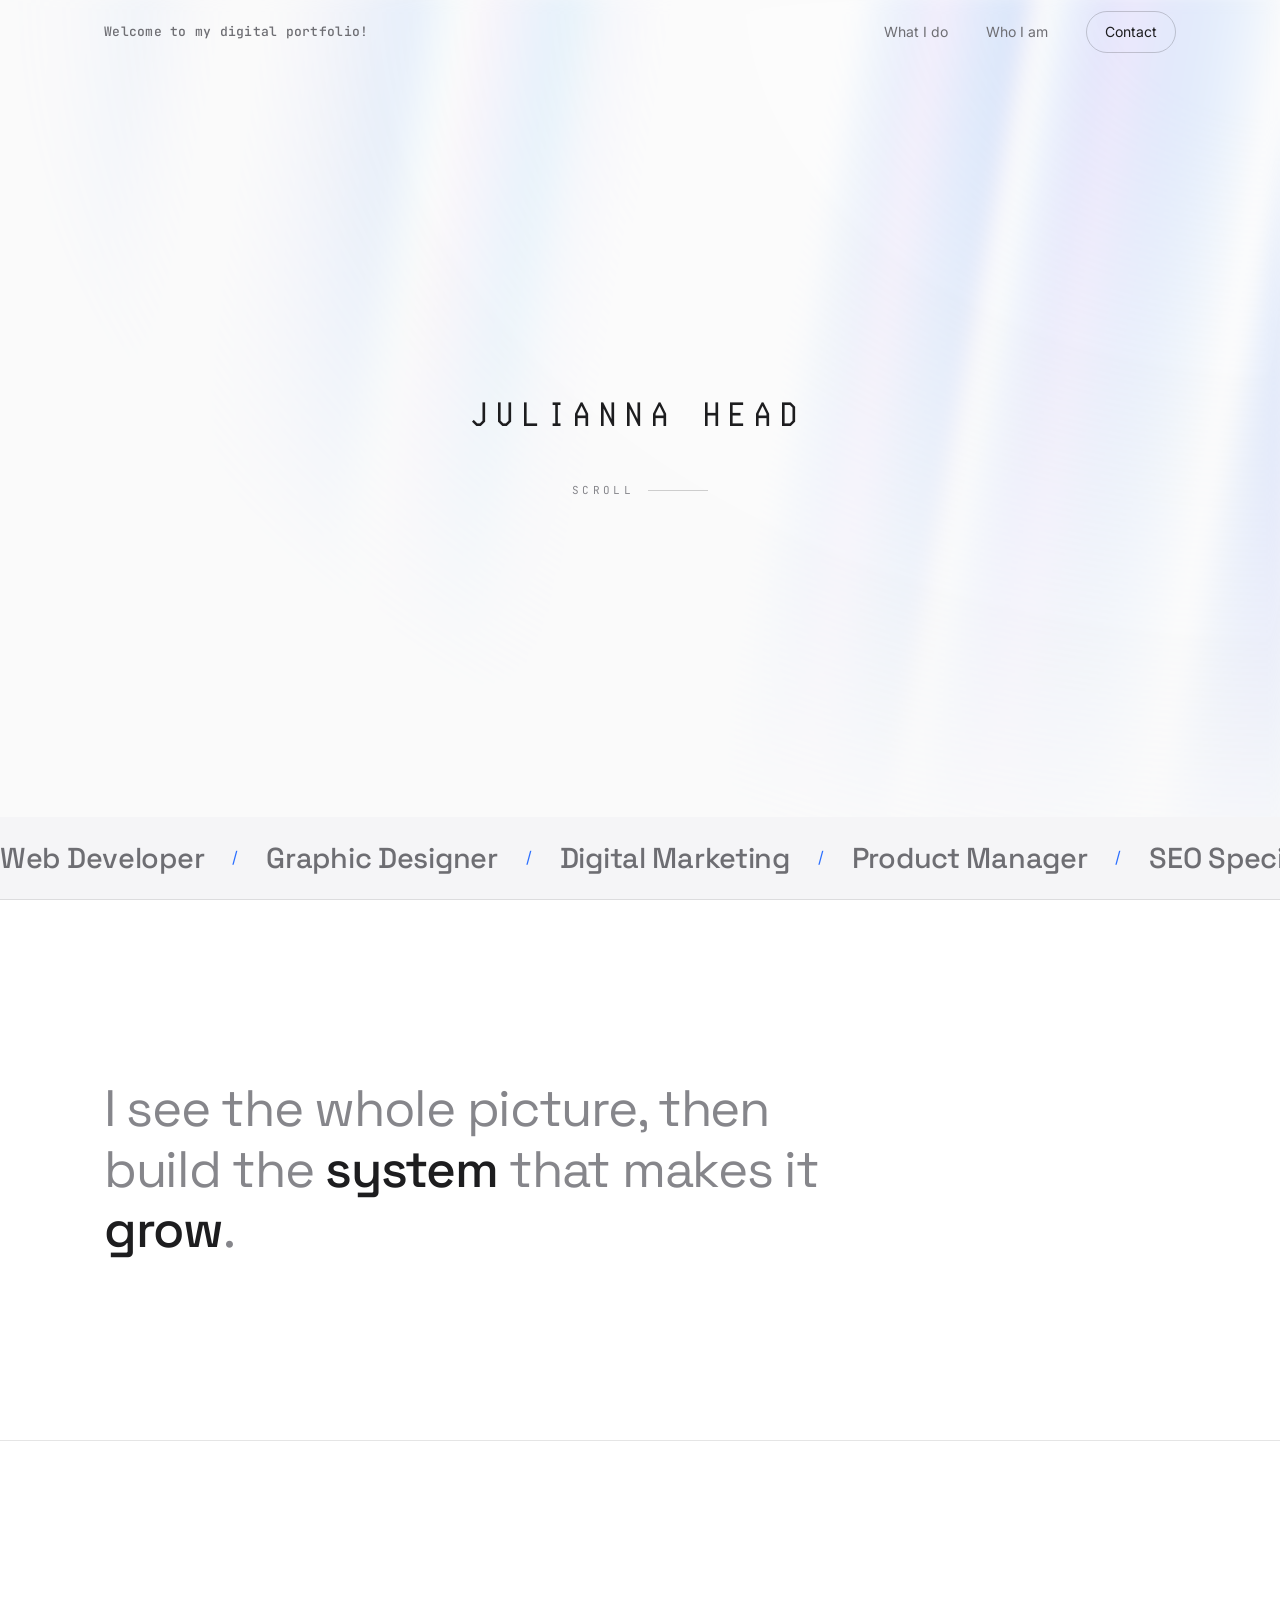
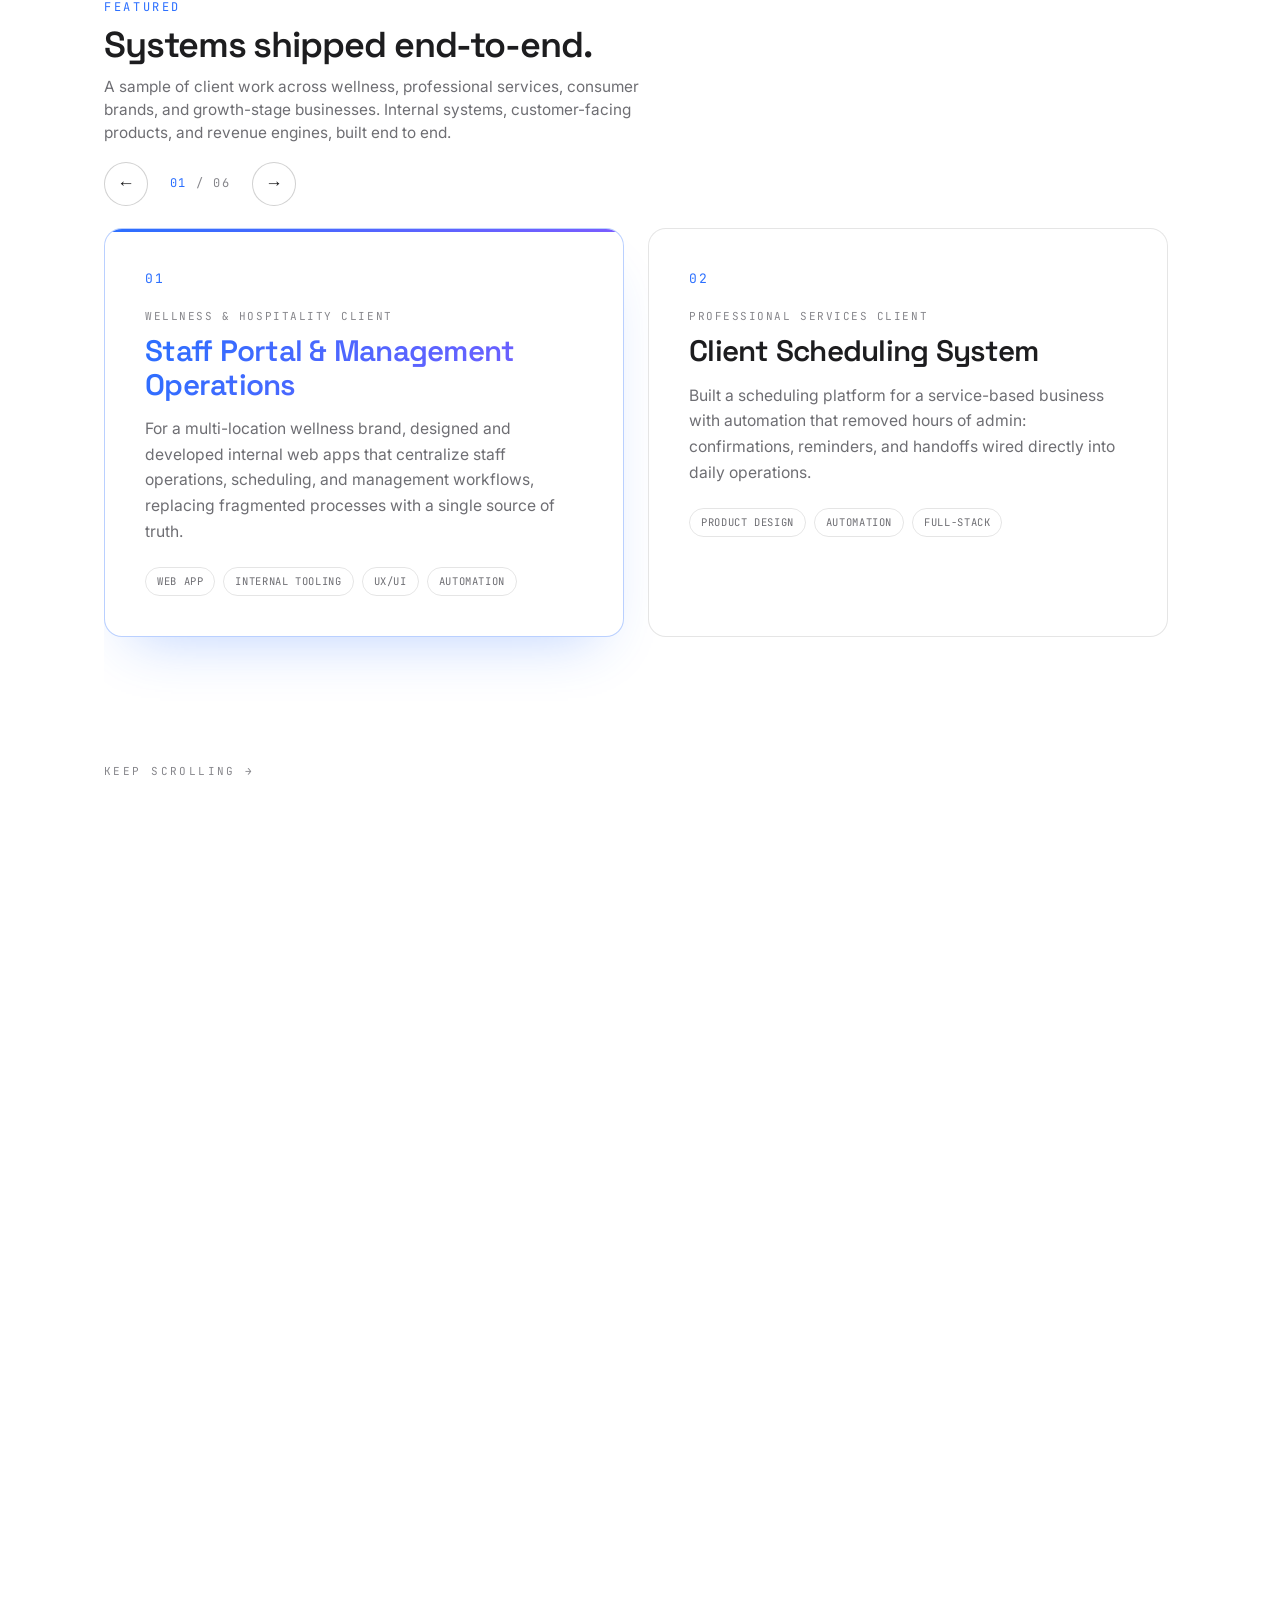
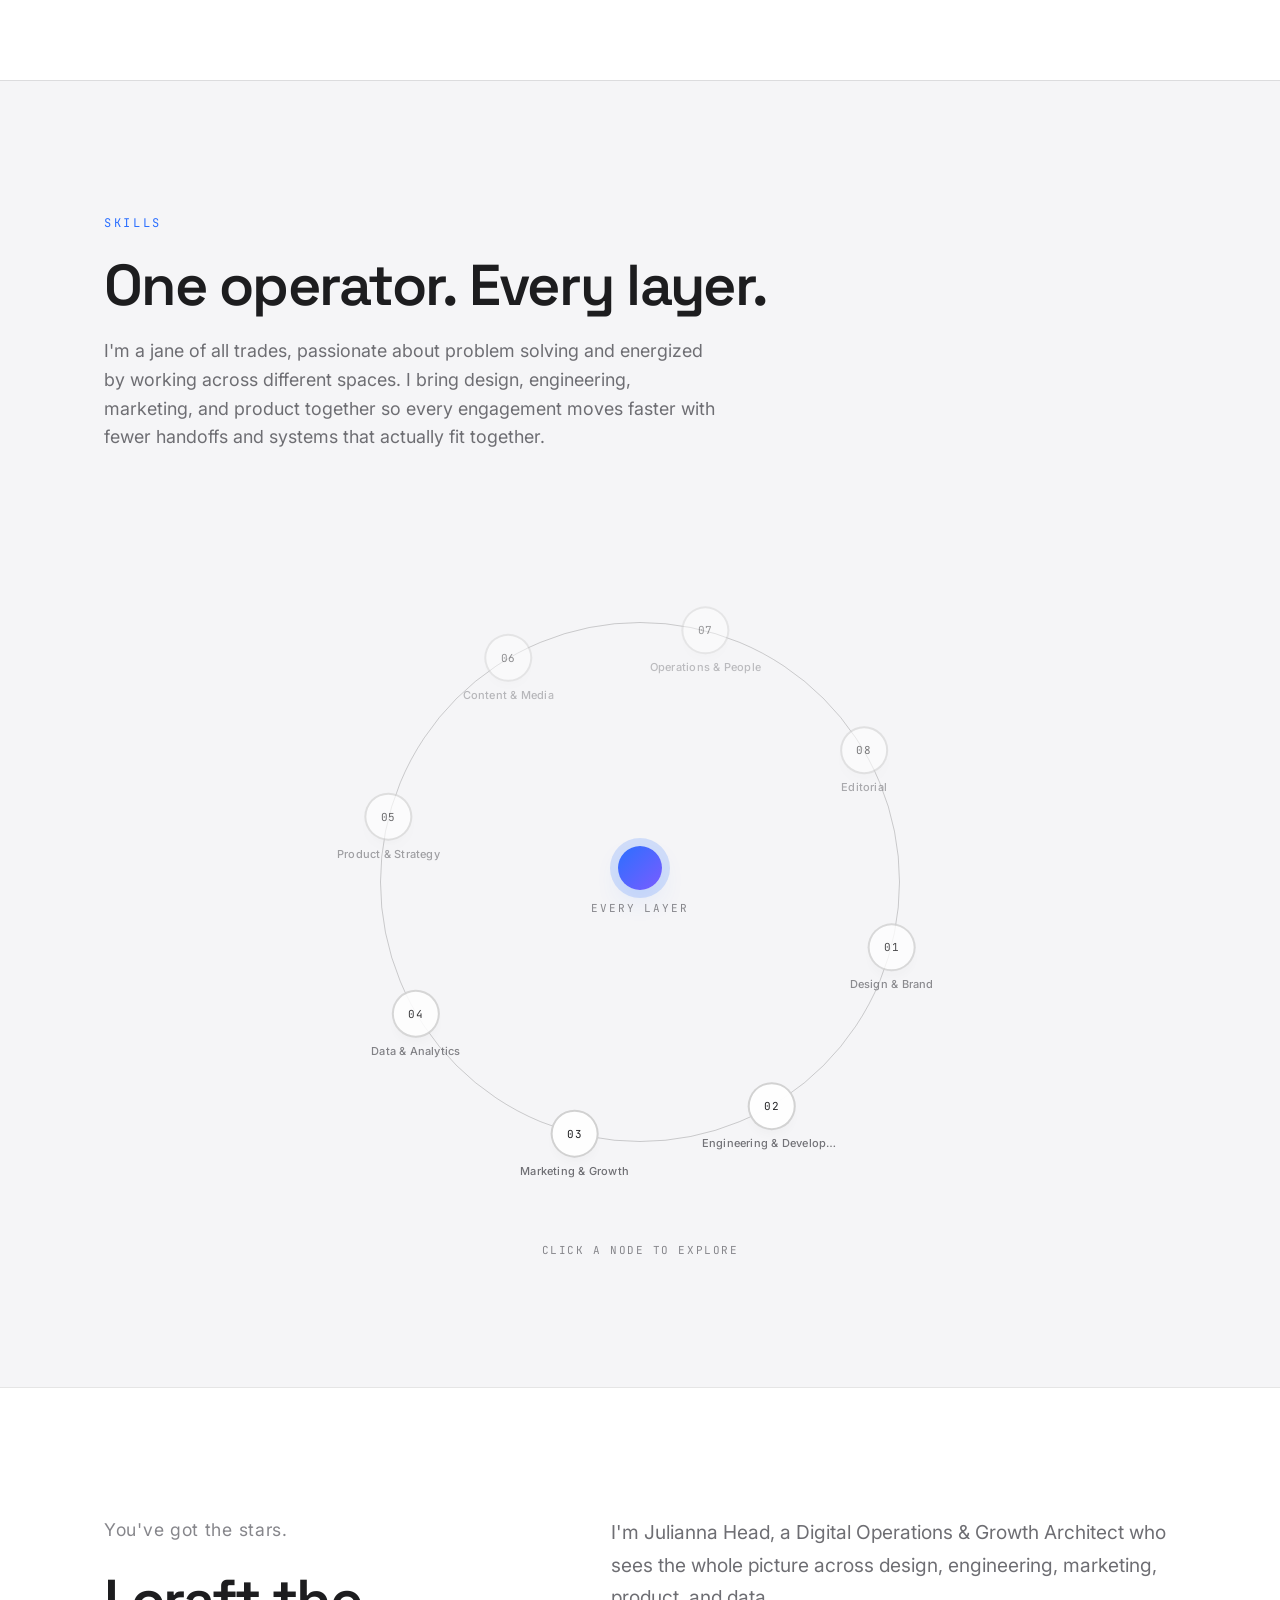
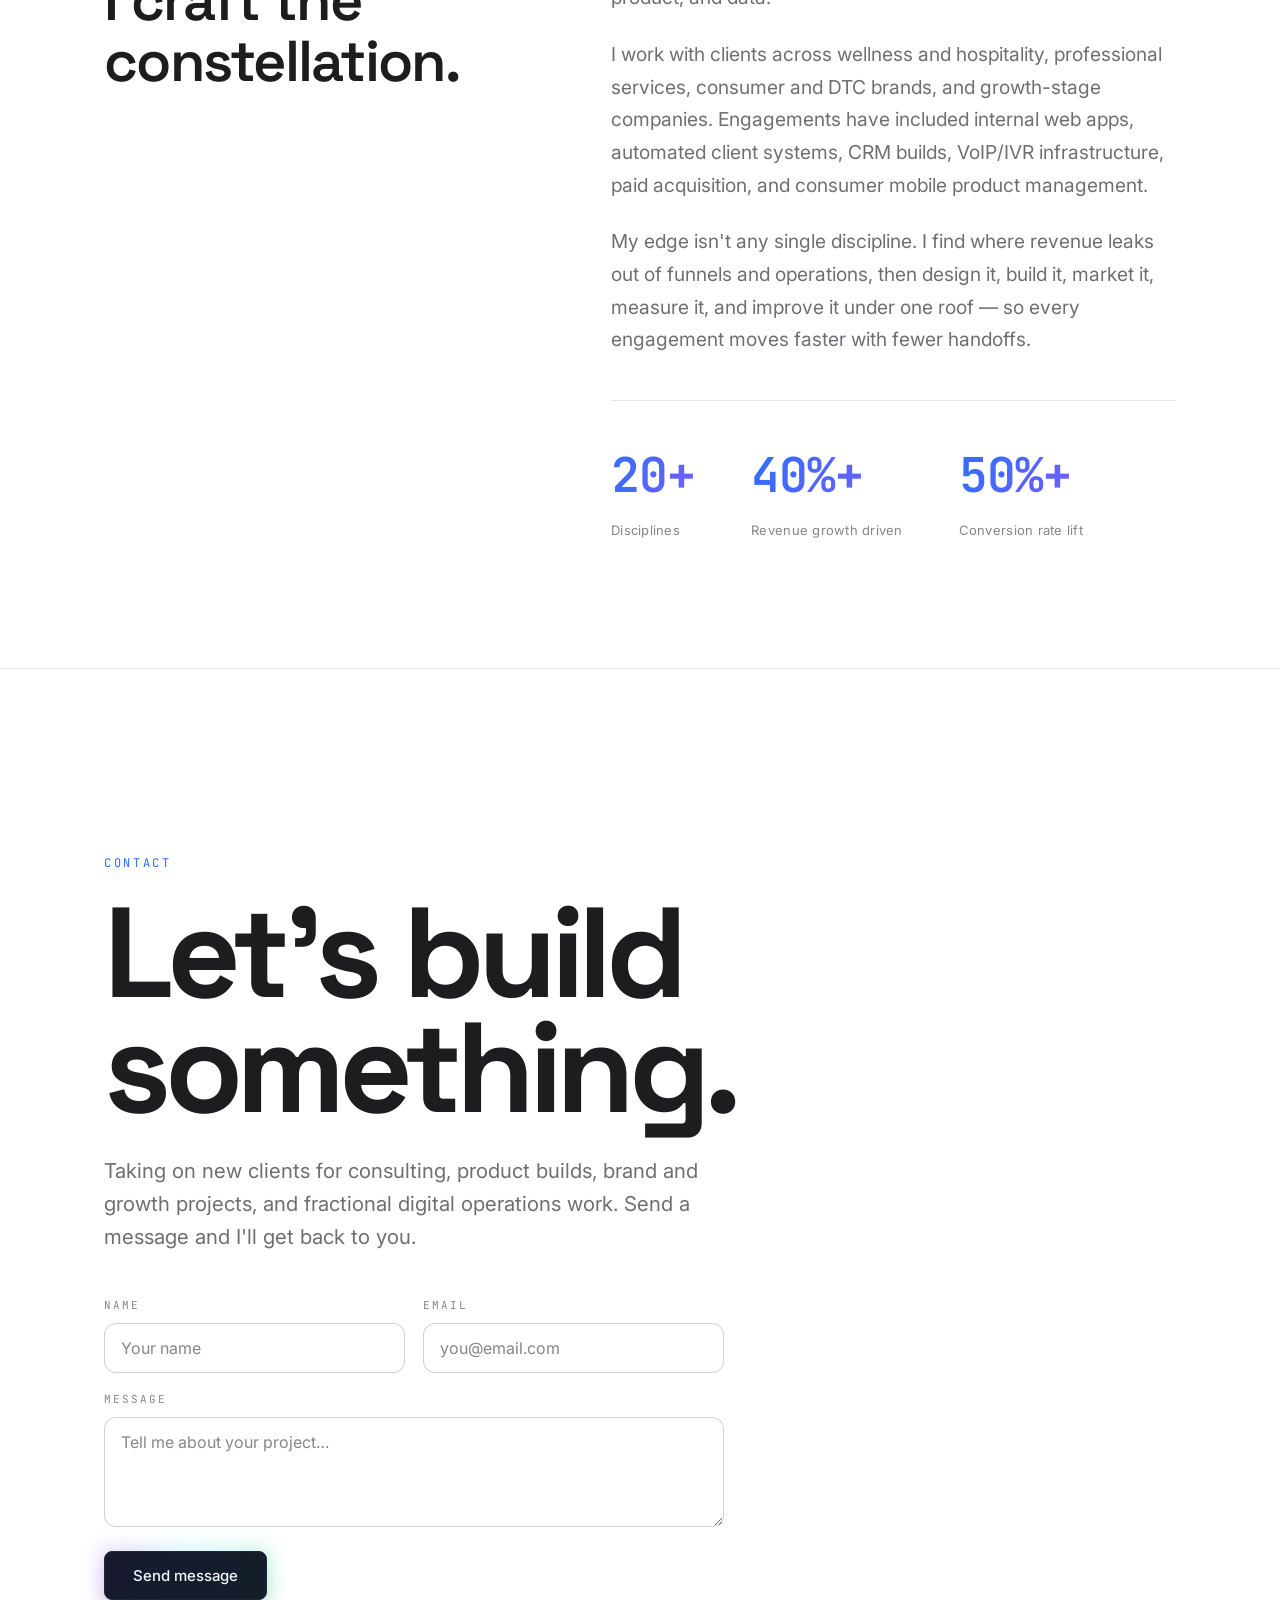
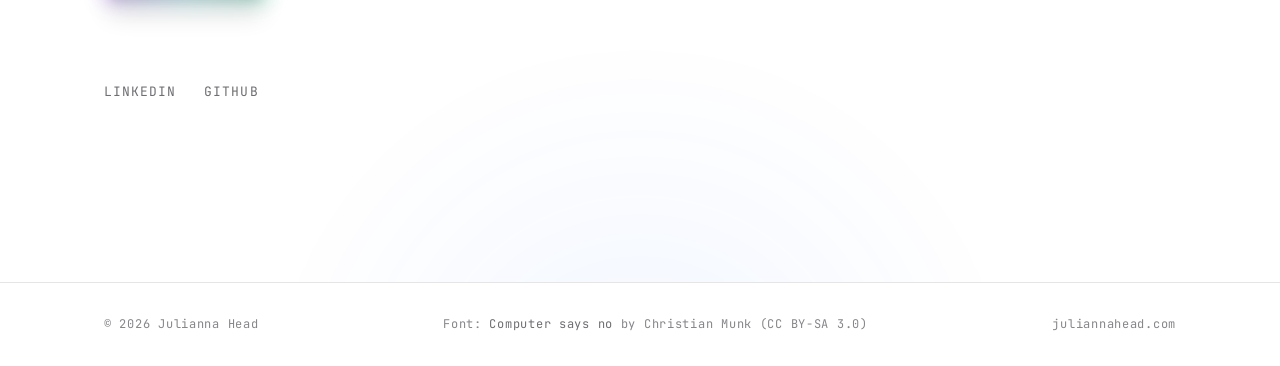
==== commit 695abc24: "Add interactive Skills constellation on desktop and fix carousel clip. Desktop Skills uses an orbita" ====
--- a/index.html
+++ b/index.html
@@ -174,7 +174,7 @@
   <link rel="preconnect" href="https://fonts.gstatic.com" crossorigin />
   <link href="https://fonts.googleapis.com/css2?family=Space+Grotesk:wght@400;500;600;700&family=JetBrains+Mono:wght@400;500;600&family=Inter:wght@300;400;500;600&display=swap" rel="stylesheet" />
 
-  <link rel="stylesheet" href="styles.css?v=37" />
+  <link rel="stylesheet" href="styles.css?v=40" />
 </head>
 <body>
   <!-- Navigation -->
@@ -341,6 +341,7 @@
               <li>Product Management</li><li>Roadmap</li><li>Mobile</li>
             </ul>
           </article>
+          <div class="work__track-spacer" id="workTrackSpacer" aria-hidden="true"></div>
             </div>
           </div>
           <div class="work__progress" id="workProgress" aria-hidden="true">
@@ -367,7 +368,25 @@
           </p>
         </div>
 
-        <div class="pillars">
+        <div class="constellation reveal" id="skillsConstellation" aria-label="Interactive skills constellation">
+          <div class="constellation__stage" id="constellationStage">
+            <button type="button" class="constellation__backdrop" id="constellationBackdrop" aria-label="Close skill detail" tabindex="-1" hidden></button>
+            <div class="constellation__orbit-ring" aria-hidden="true"></div>
+            <div class="constellation__hub" aria-hidden="true">
+              <span class="constellation__hub-dot"></span>
+              <p class="constellation__hub-label mono">Every layer</p>
+            </div>
+            <div class="constellation__nodes" id="constellationNodes"></div>
+            <aside class="constellation__detail" id="constellationDetail" aria-live="polite" hidden>
+              <span class="constellation__detail-num mono" id="constellationDetailNum"></span>
+              <h3 class="constellation__detail-title" id="constellationDetailTitle"></h3>
+              <ul class="constellation__detail-list" id="constellationDetailList"></ul>
+            </aside>
+          </div>
+          <p class="constellation__hint mono" id="constellationHint">Click a node to explore</p>
+        </div>
+
+        <div class="pillars pillars--fallback">
           <div class="pillar reveal">
             <span class="pillar__num mono">01</span>
             <h3 class="pillar__title">Design &amp; Brand</h3>
@@ -553,6 +572,6 @@
     </div>
   </footer>
 
-  <script src="script.js?v=23"></script>
+  <script src="script.js?v=26"></script>
 </body>
 </html>
--- a/styles.css
+++ b/styles.css
@@ -617,6 +617,8 @@
   cursor: grab;
   touch-action: pan-y;
   outline: none;
+  container-type: inline-size;
+  container-name: work-carousel;
 }
 .work__viewport.is-dragging {
   cursor: grabbing;
@@ -637,6 +639,13 @@
   padding: 4px 0 8px;
   will-change: transform;
   transition: transform 0.55s var(--ease);
+}
+
+.work__track-spacer {
+  flex: 0 0 0;
+  width: 0;
+  height: 1px;
+  pointer-events: none;
 }
 
 .work__hint {
@@ -660,8 +669,8 @@
 }
 
 .case-card {
-  flex: 0 0 min(520px, calc(100vw - var(--pad) * 2 - 48px));
-  max-width: min(520px, calc(100vw - var(--pad) * 2));
+  flex: 0 0 min(520px, calc(100cqw - 16px));
+  max-width: min(520px, calc(100cqw - 16px));
   box-sizing: border-box;
   background: #ffffff;
   border: 1px solid var(--line);
@@ -797,6 +806,171 @@
   transition: color 0.25s var(--ease), padding-left 0.25s var(--ease);
 }
 .pillar__list li:hover { color: var(--white); padding-left: 6px; }
+
+/* Skills constellation — desktop interactive orbit */
+.constellation {
+  display: none;
+  margin-top: clamp(36px, 5vw, 56px);
+}
+.constellation__stage {
+  position: relative;
+  width: 100%;
+  min-height: clamp(520px, 62vw, 680px);
+  display: flex;
+  align-items: center;
+  justify-content: center;
+  margin-inline: auto;
+  max-width: 920px;
+}
+.constellation__backdrop {
+  position: absolute;
+  inset: 0;
+  z-index: 5;
+  border: 0;
+  background: transparent;
+  cursor: default;
+  padding: 0;
+}
+.constellation__orbit-ring {
+  position: absolute;
+  width: min(72vw, 520px);
+  height: min(72vw, 520px);
+  border-radius: 50%;
+  border: 1px solid var(--line-strong);
+  pointer-events: none;
+}
+.constellation__hub {
+  position: absolute;
+  z-index: 2;
+  display: flex;
+  flex-direction: column;
+  align-items: center;
+  gap: 10px;
+  pointer-events: none;
+}
+.constellation__hub-dot {
+  width: 44px;
+  height: 44px;
+  border-radius: 50%;
+  background: linear-gradient(135deg, var(--accent), var(--accent-2));
+  box-shadow: 0 0 0 8px var(--accent-glow), 0 12px 32px -12px rgba(43, 111, 255, 0.45);
+}
+.constellation__hub-label {
+  font-size: 11px;
+  letter-spacing: 0.18em;
+  text-transform: uppercase;
+  color: var(--grey-dim);
+}
+.constellation__nodes {
+  position: absolute;
+  inset: 0;
+  z-index: 3;
+}
+.constellation__node {
+  position: absolute;
+  left: 50%;
+  top: 50%;
+  width: 48px;
+  height: 48px;
+  margin: -24px 0 0 -24px;
+  border-radius: 50%;
+  border: 2px solid var(--line-strong);
+  background: #ffffff;
+  color: var(--ink);
+  font-family: var(--font-mono);
+  font-size: 11px;
+  letter-spacing: 0.06em;
+  cursor: pointer;
+  display: flex;
+  align-items: center;
+  justify-content: center;
+  transition:
+    border-color 0.35s var(--ease),
+    background 0.35s var(--ease),
+    color 0.35s var(--ease),
+    box-shadow 0.35s var(--ease),
+    transform 0.05s linear;
+  box-shadow: 0 8px 24px -14px rgba(0, 0, 0, 0.18);
+}
+.constellation__node:hover {
+  border-color: var(--accent);
+  box-shadow: 0 14px 32px -16px rgba(43, 111, 255, 0.35);
+}
+.constellation__node.is-active {
+  border-color: var(--accent);
+  background: linear-gradient(135deg, var(--accent), var(--accent-2));
+  color: #ffffff;
+  box-shadow: 0 16px 40px -14px rgba(43, 111, 255, 0.45);
+}
+.constellation__node-label {
+  position: absolute;
+  top: calc(100% + 8px);
+  left: 50%;
+  transform: translateX(-50%);
+  white-space: nowrap;
+  font-family: var(--font-body);
+  font-size: 11px;
+  font-weight: 500;
+  letter-spacing: 0.02em;
+  color: var(--grey);
+  pointer-events: none;
+  max-width: 140px;
+  overflow: hidden;
+  text-overflow: ellipsis;
+}
+.constellation__node.is-active .constellation__node-label {
+  color: var(--ink);
+  font-weight: 600;
+}
+.constellation__detail {
+  position: absolute;
+  left: 50%;
+  bottom: clamp(8px, 2vw, 24px);
+  transform: translateX(-50%);
+  z-index: 10;
+  width: min(320px, calc(100% - 32px));
+  background: #ffffff;
+  border: 1px solid var(--line-strong);
+  border-radius: var(--radius);
+  padding: clamp(20px, 3vw, 28px);
+  box-shadow: 0 24px 48px -28px rgba(43, 111, 255, 0.35);
+}
+.constellation__detail-num {
+  font-size: 12px;
+  color: var(--accent);
+  letter-spacing: 0.1em;
+}
+.constellation__detail-title {
+  font-family: var(--font-display);
+  font-weight: 600;
+  font-size: 1.15rem;
+  letter-spacing: -0.02em;
+  margin: 10px 0 14px;
+}
+.constellation__detail-list li {
+  color: var(--grey);
+  font-size: 0.92rem;
+  padding: 6px 0;
+  border-top: 1px solid var(--line);
+}
+.constellation__hint {
+  text-align: center;
+  margin-top: 20px;
+  font-size: 11px;
+  letter-spacing: 0.14em;
+  text-transform: uppercase;
+  color: var(--grey-dim);
+}
+
+@media (min-width: 861px) {
+  .constellation { display: block; }
+  .pillars--fallback { display: none; }
+}
+
+@media (max-width: 860px) {
+  .constellation { display: none !important; }
+  .pillars--fallback { display: grid; }
+}
 
 /* ============================================================
    About
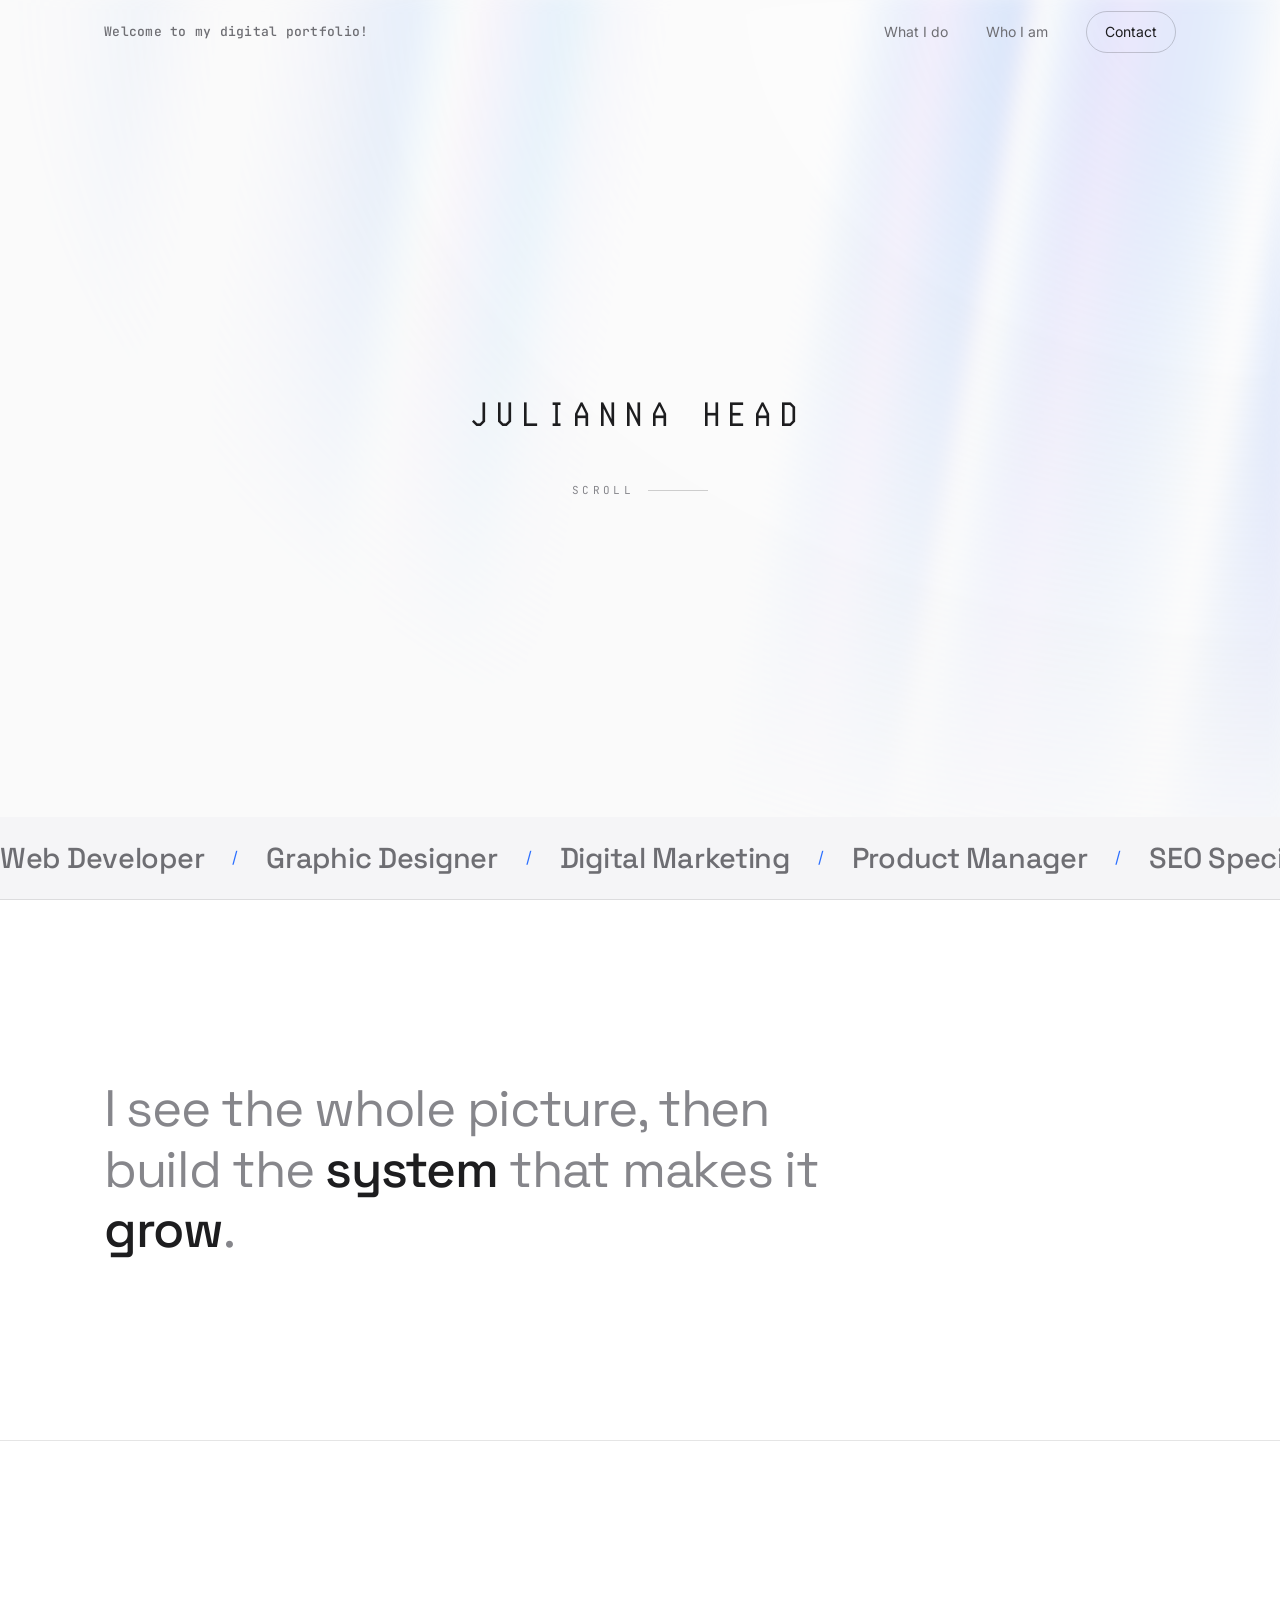
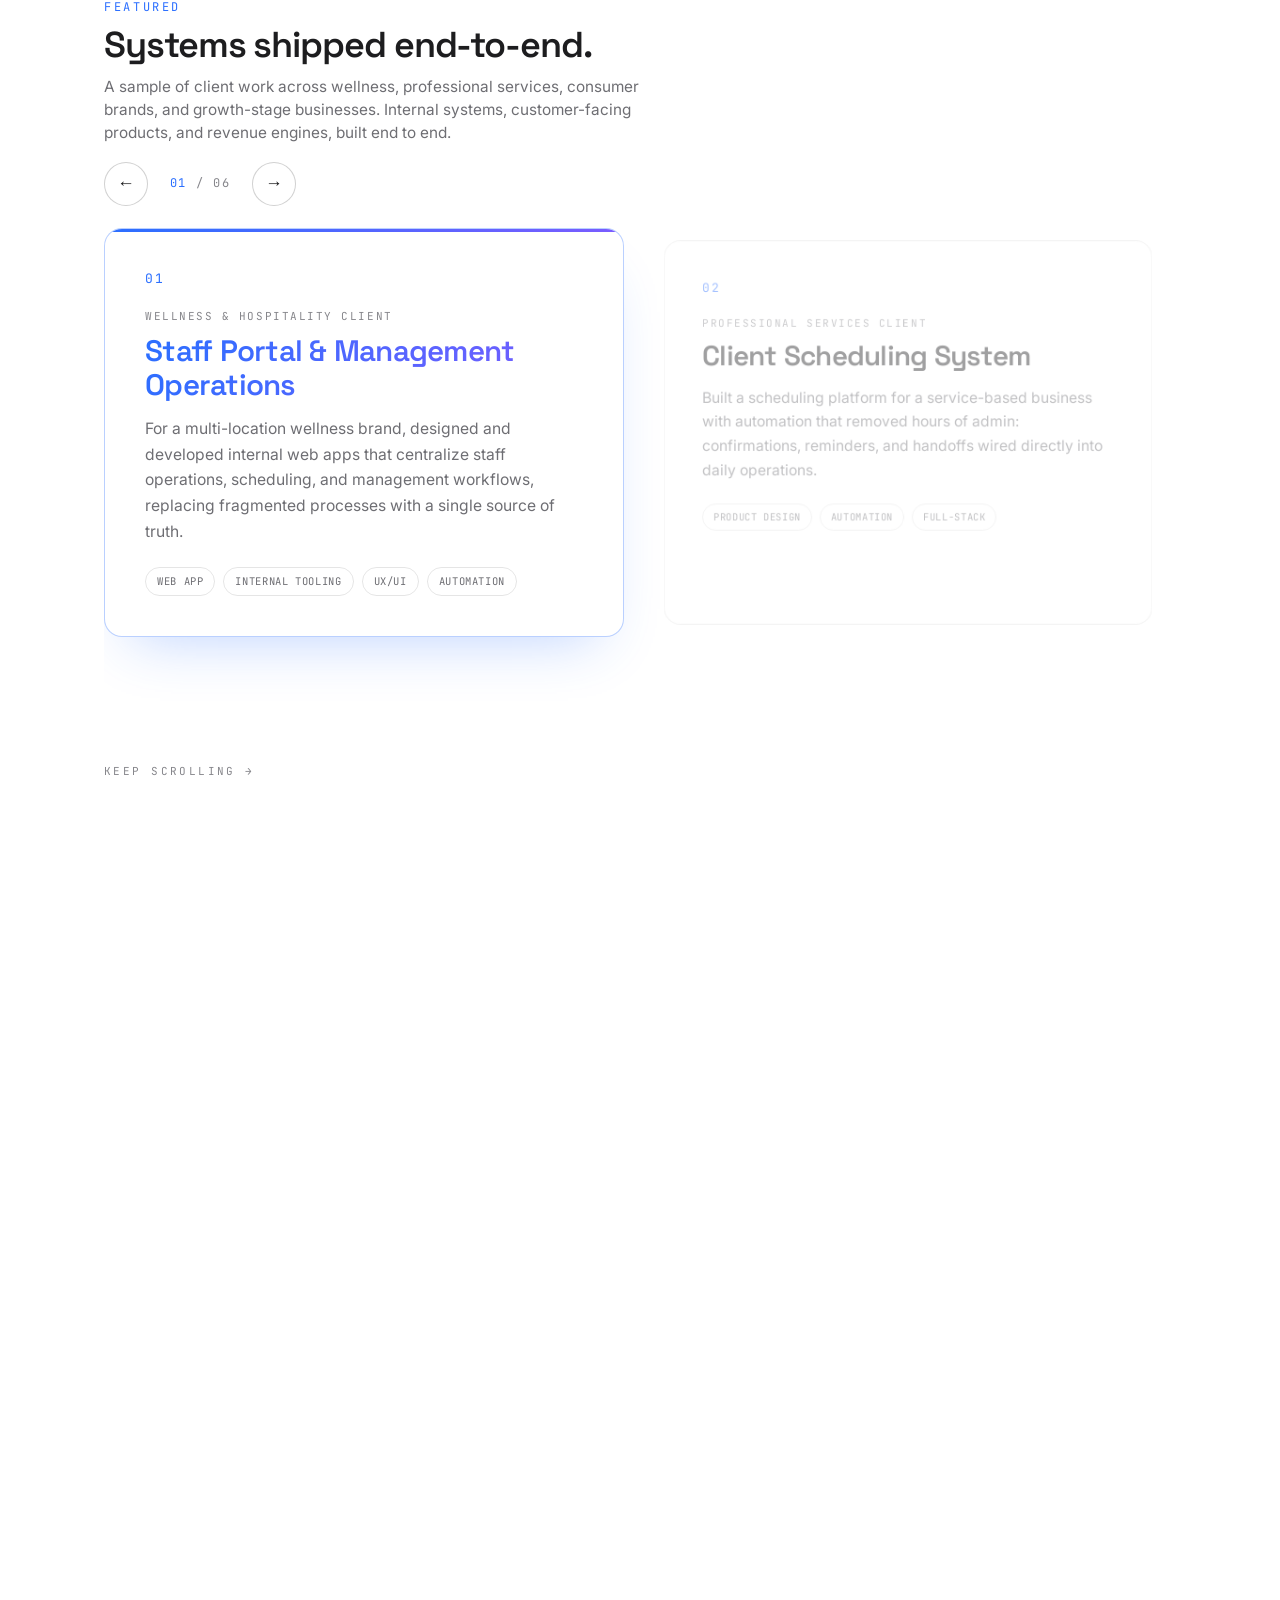
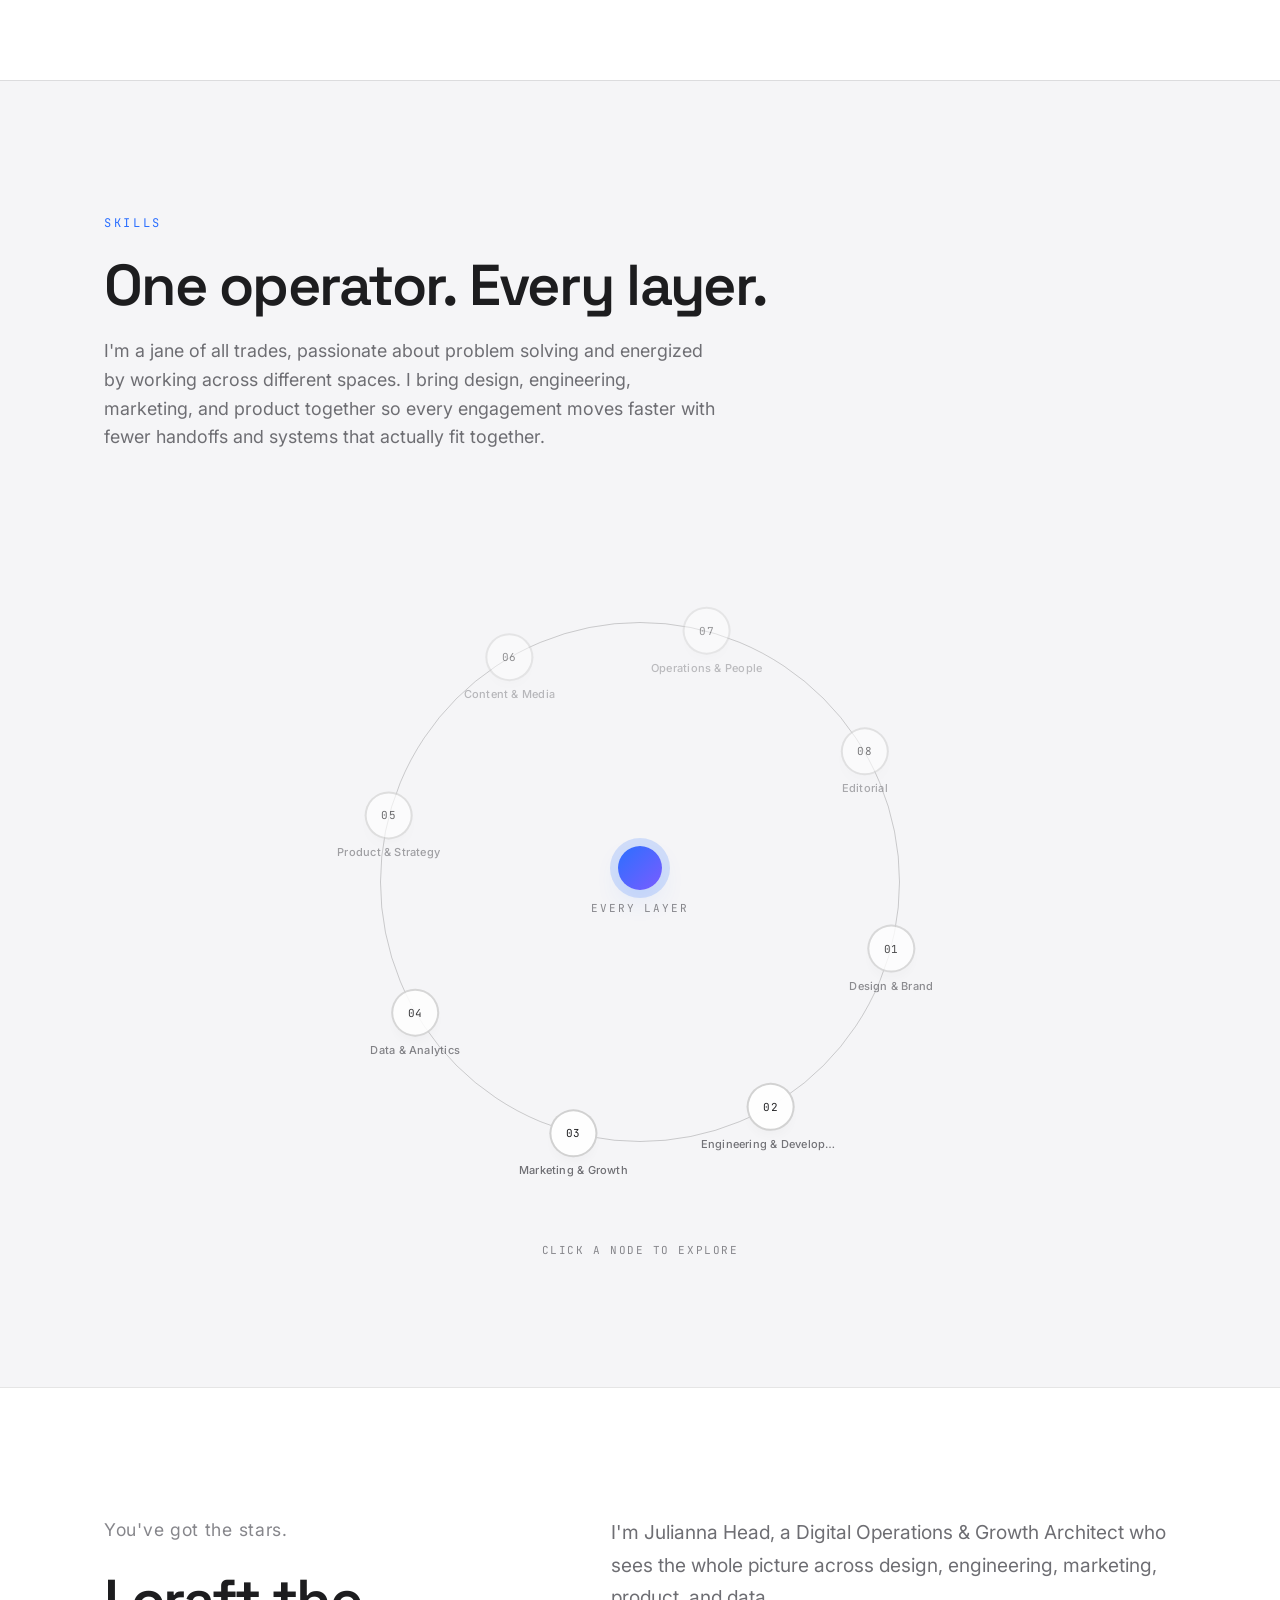
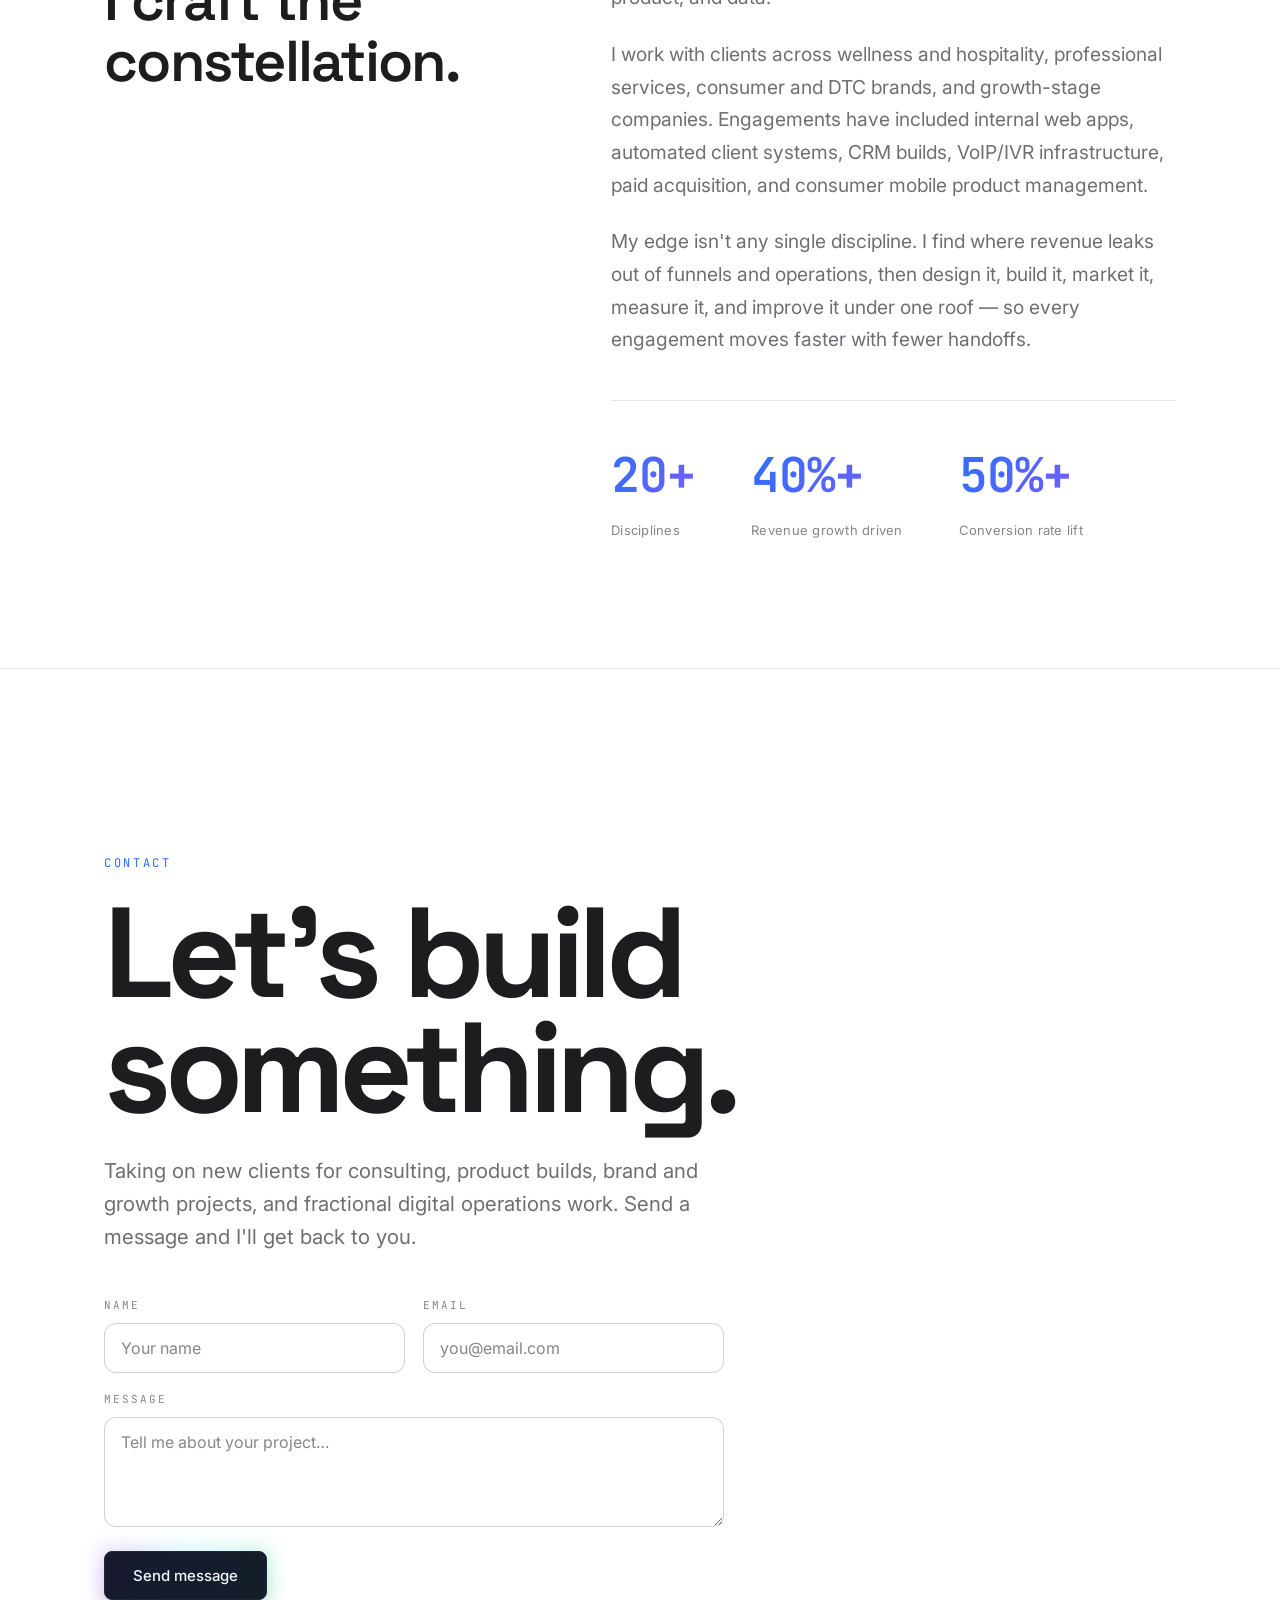
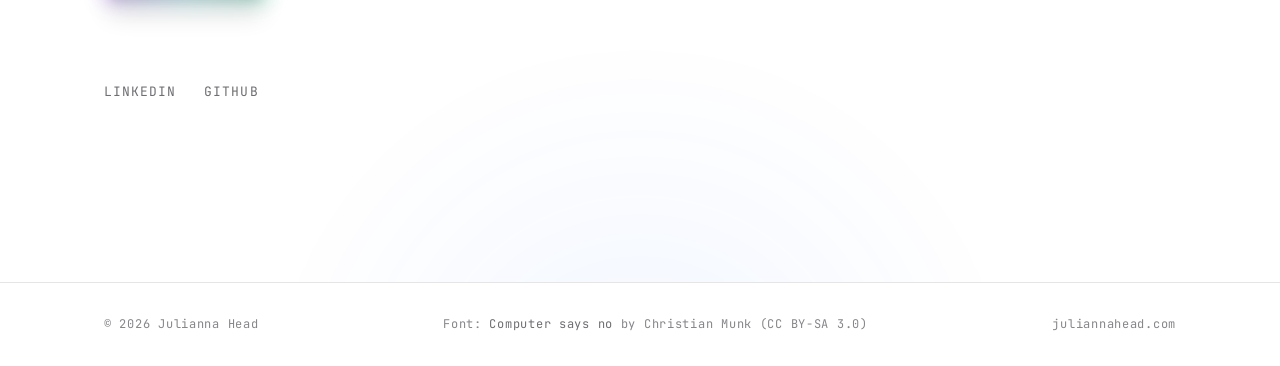
==== commit aec19c8b: "Fix Featured carousel scroll-pin and card 6 clipping. Use measurement-based slide offsets with a pro" ====
--- a/index.html
+++ b/index.html
@@ -174,7 +174,7 @@
   <link rel="preconnect" href="https://fonts.gstatic.com" crossorigin />
   <link href="https://fonts.googleapis.com/css2?family=Space+Grotesk:wght@400;500;600;700&family=JetBrains+Mono:wght@400;500;600&family=Inter:wght@300;400;500;600&display=swap" rel="stylesheet" />
 
-  <link rel="stylesheet" href="styles.css?v=40" />
+  <link rel="stylesheet" href="styles.css?v=41" />
 </head>
 <body>
   <!-- Navigation -->
@@ -572,6 +572,6 @@
     </div>
   </footer>
 
-  <script src="script.js?v=26"></script>
+  <script src="script.js?v=27"></script>
 </body>
 </html>
--- a/styles.css
+++ b/styles.css
@@ -619,6 +619,7 @@
   outline: none;
   container-type: inline-size;
   container-name: work-carousel;
+  padding-right: 2px;
 }
 .work__viewport.is-dragging {
   cursor: grabbing;
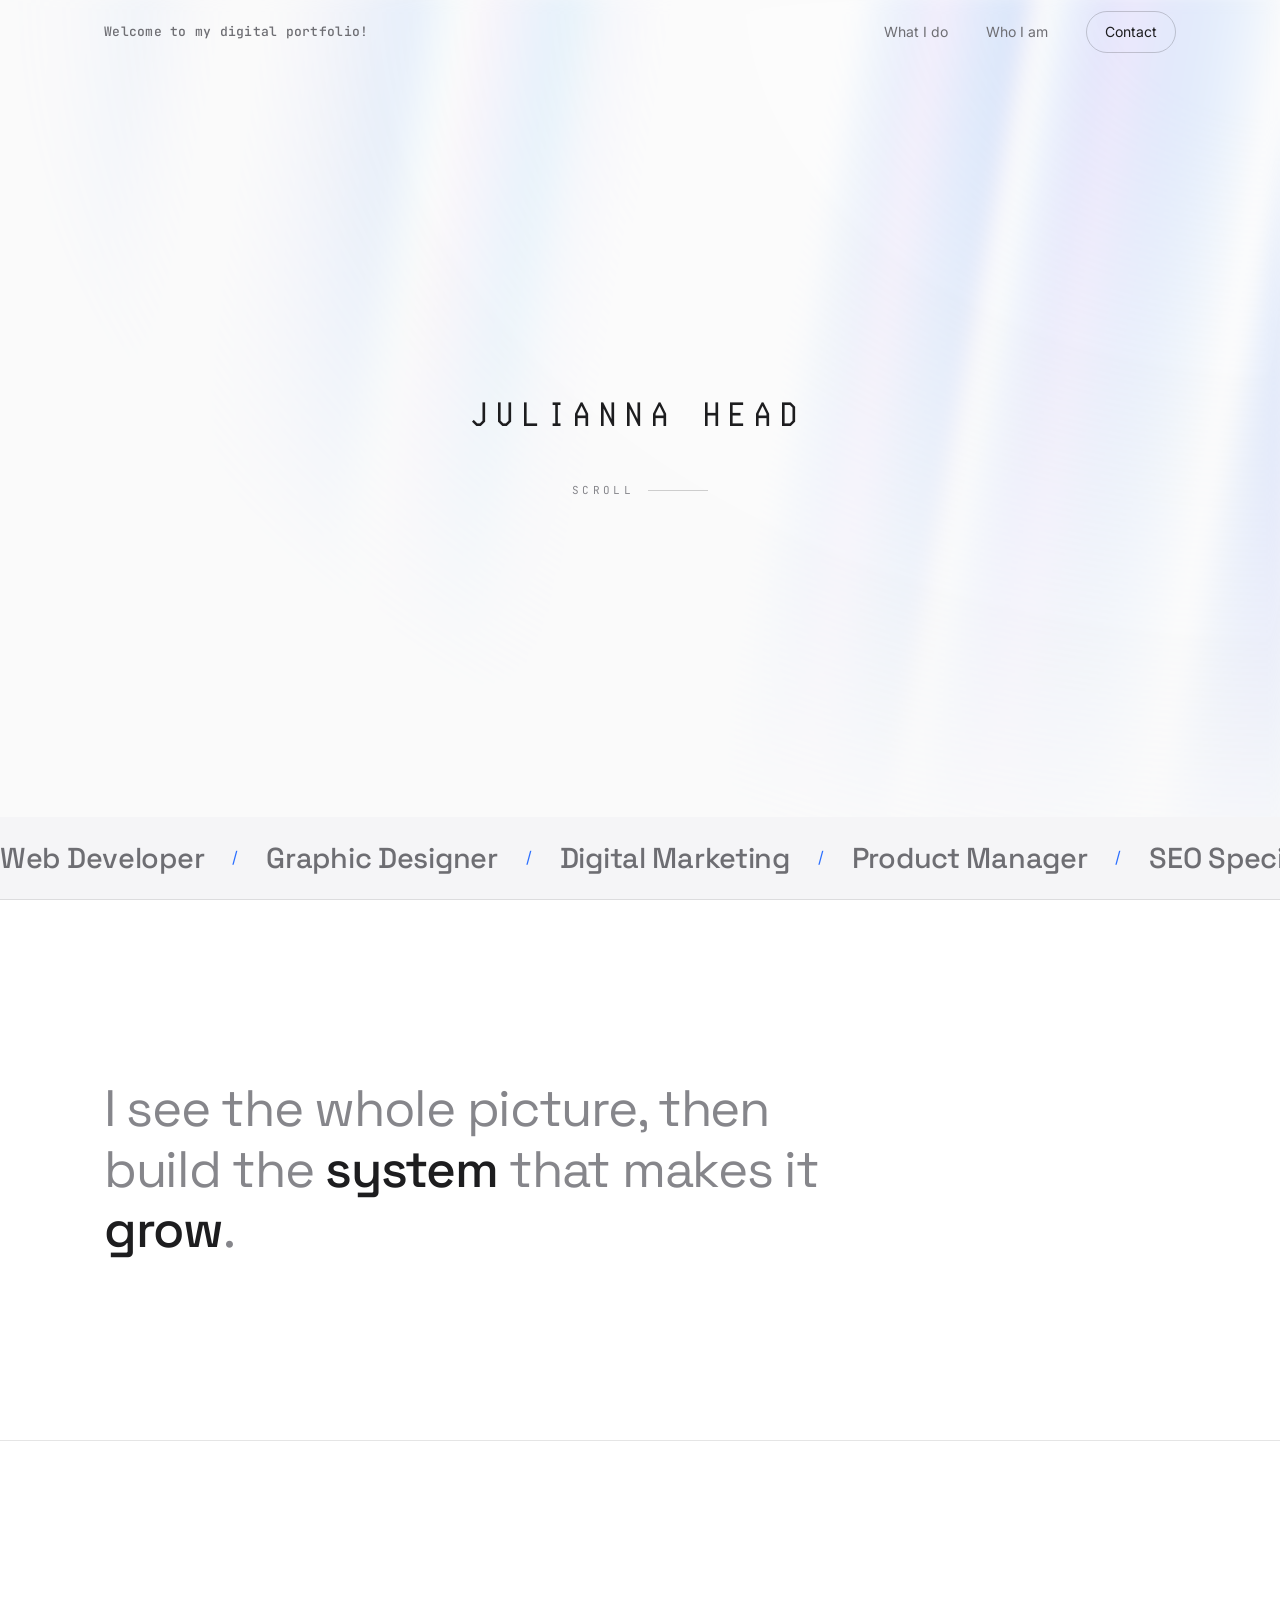
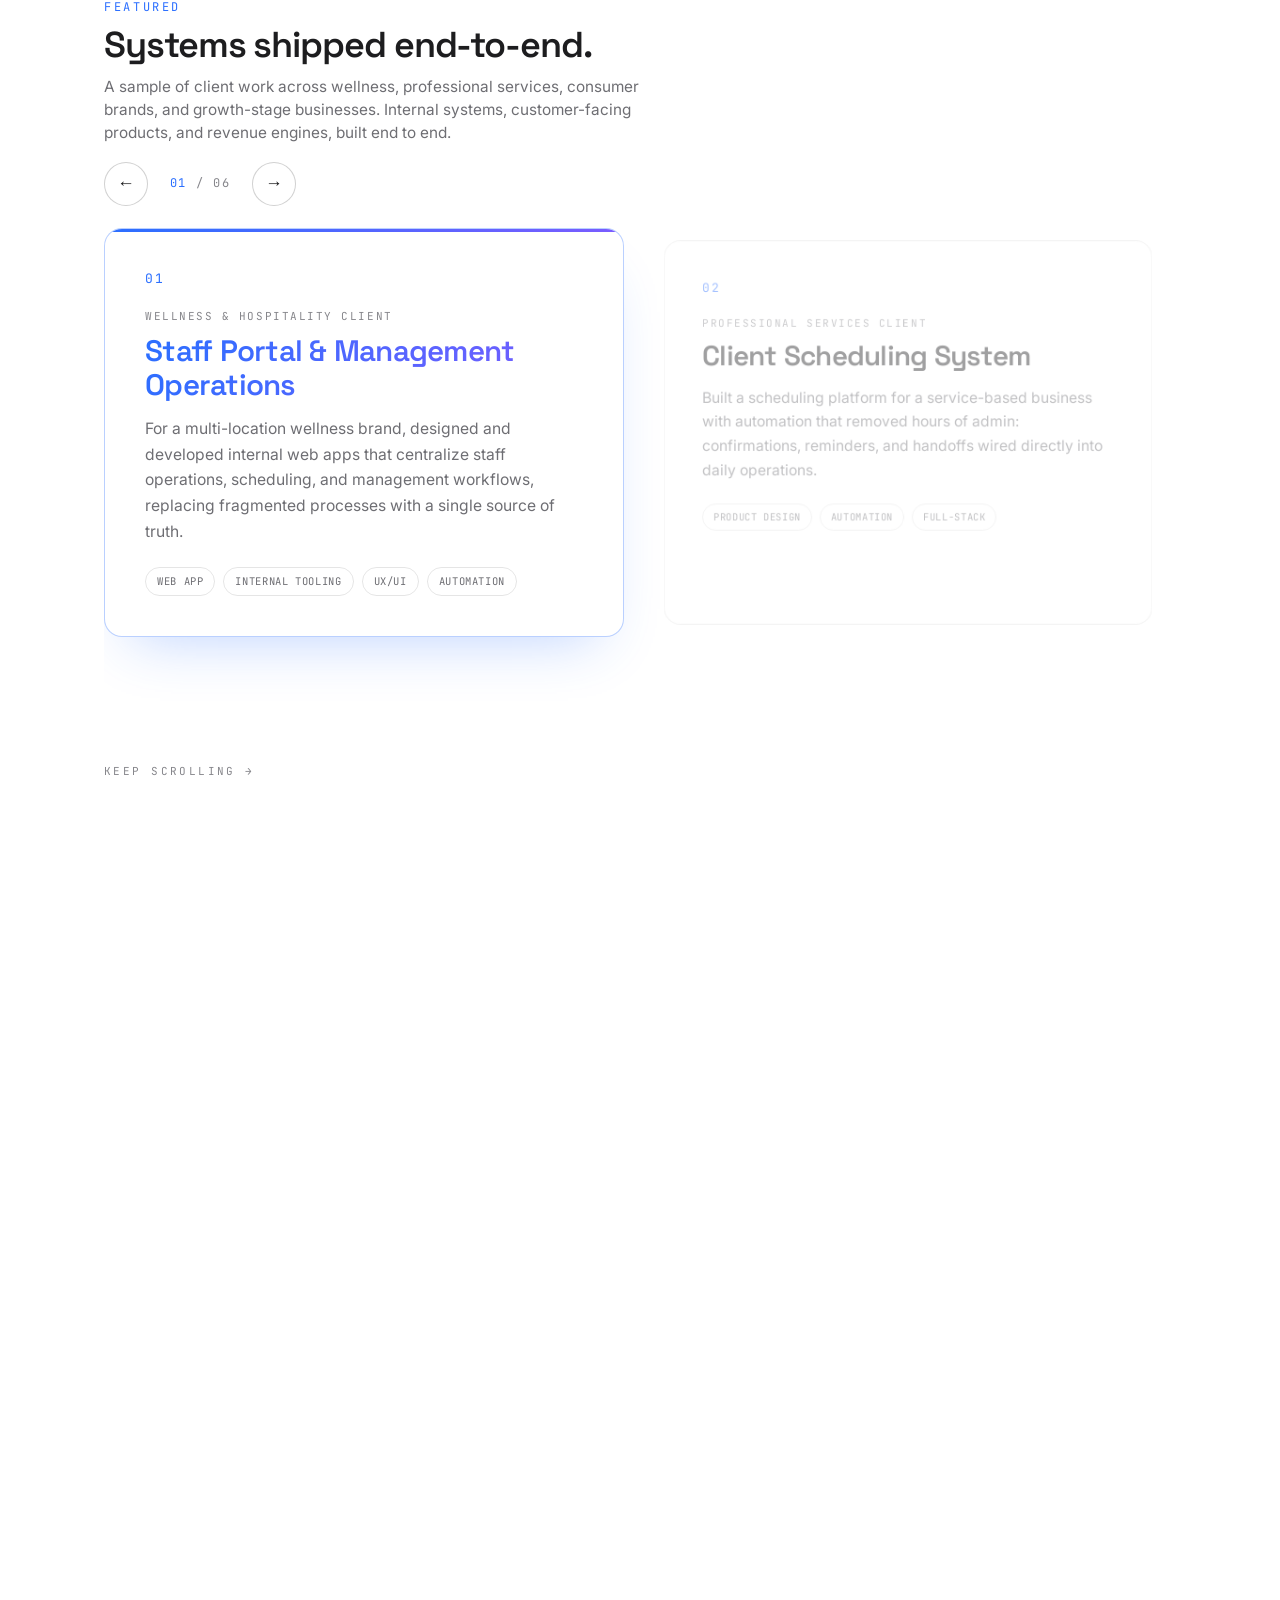
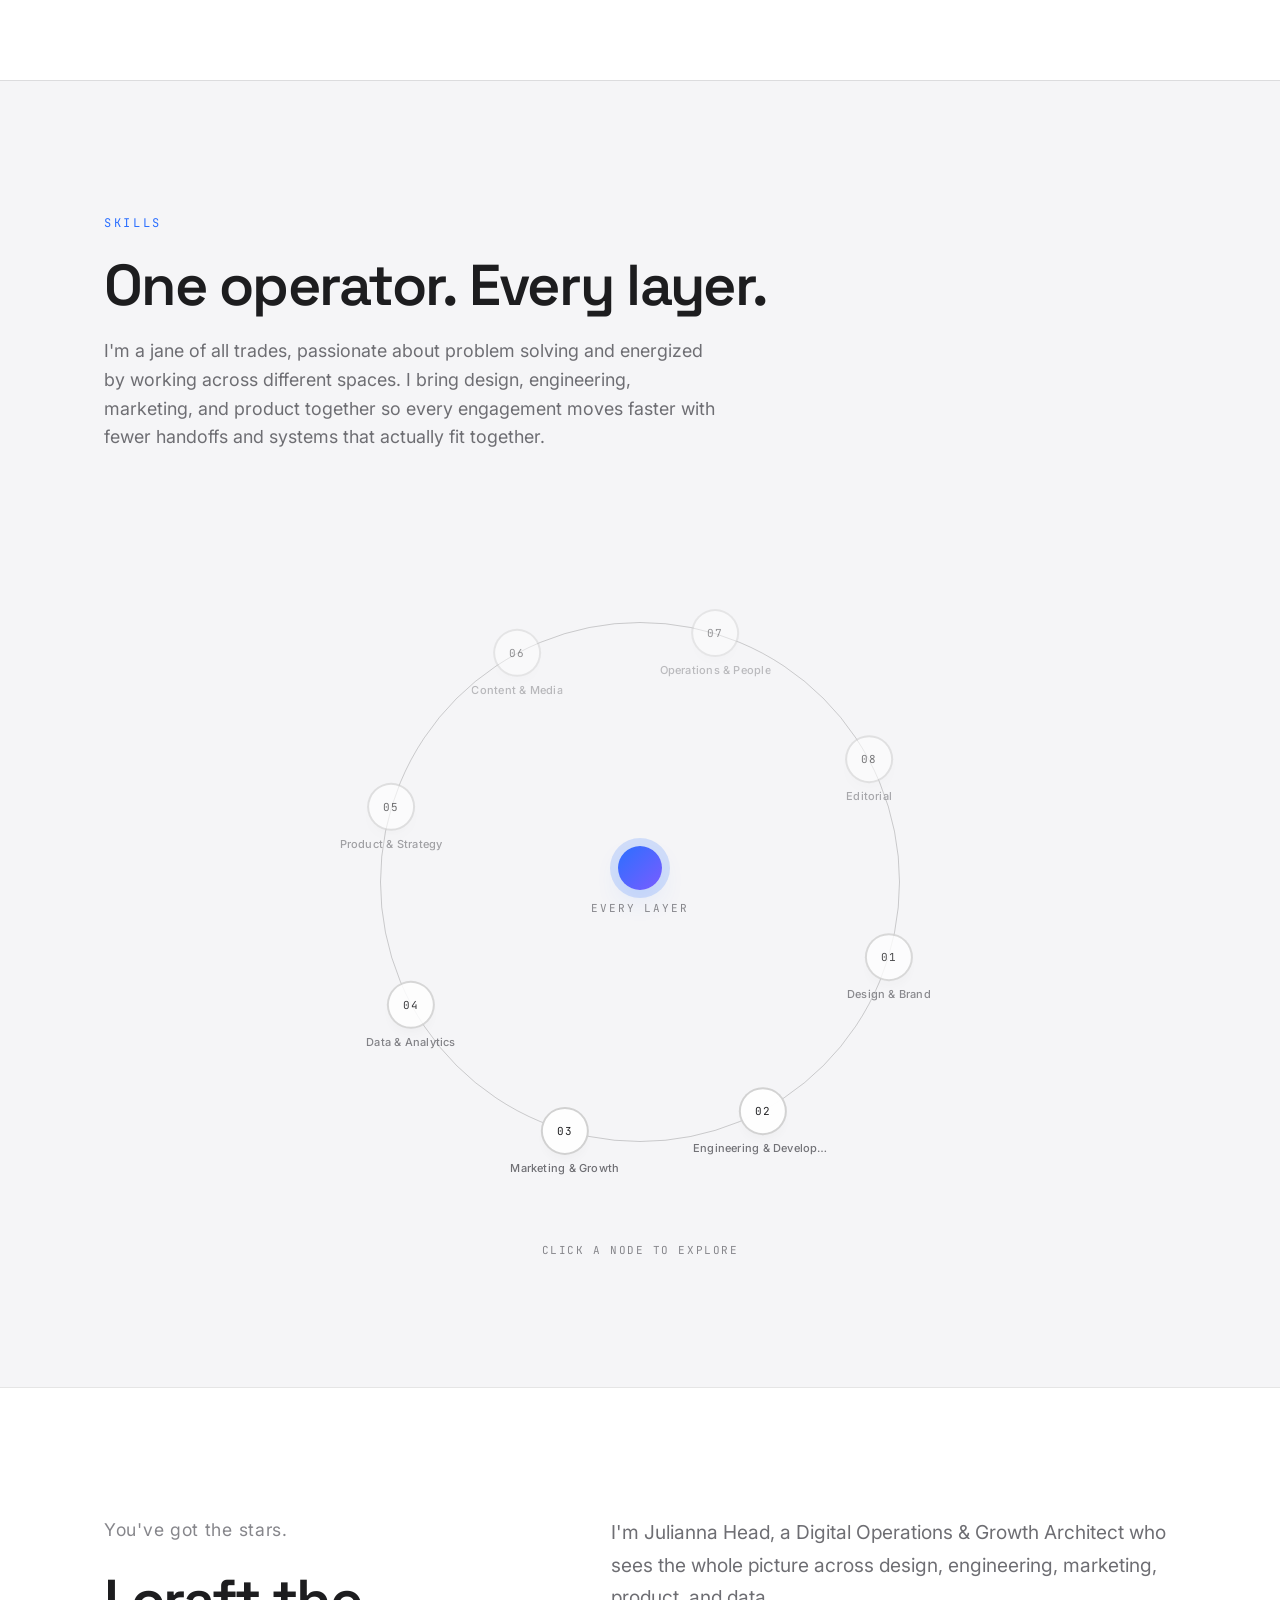
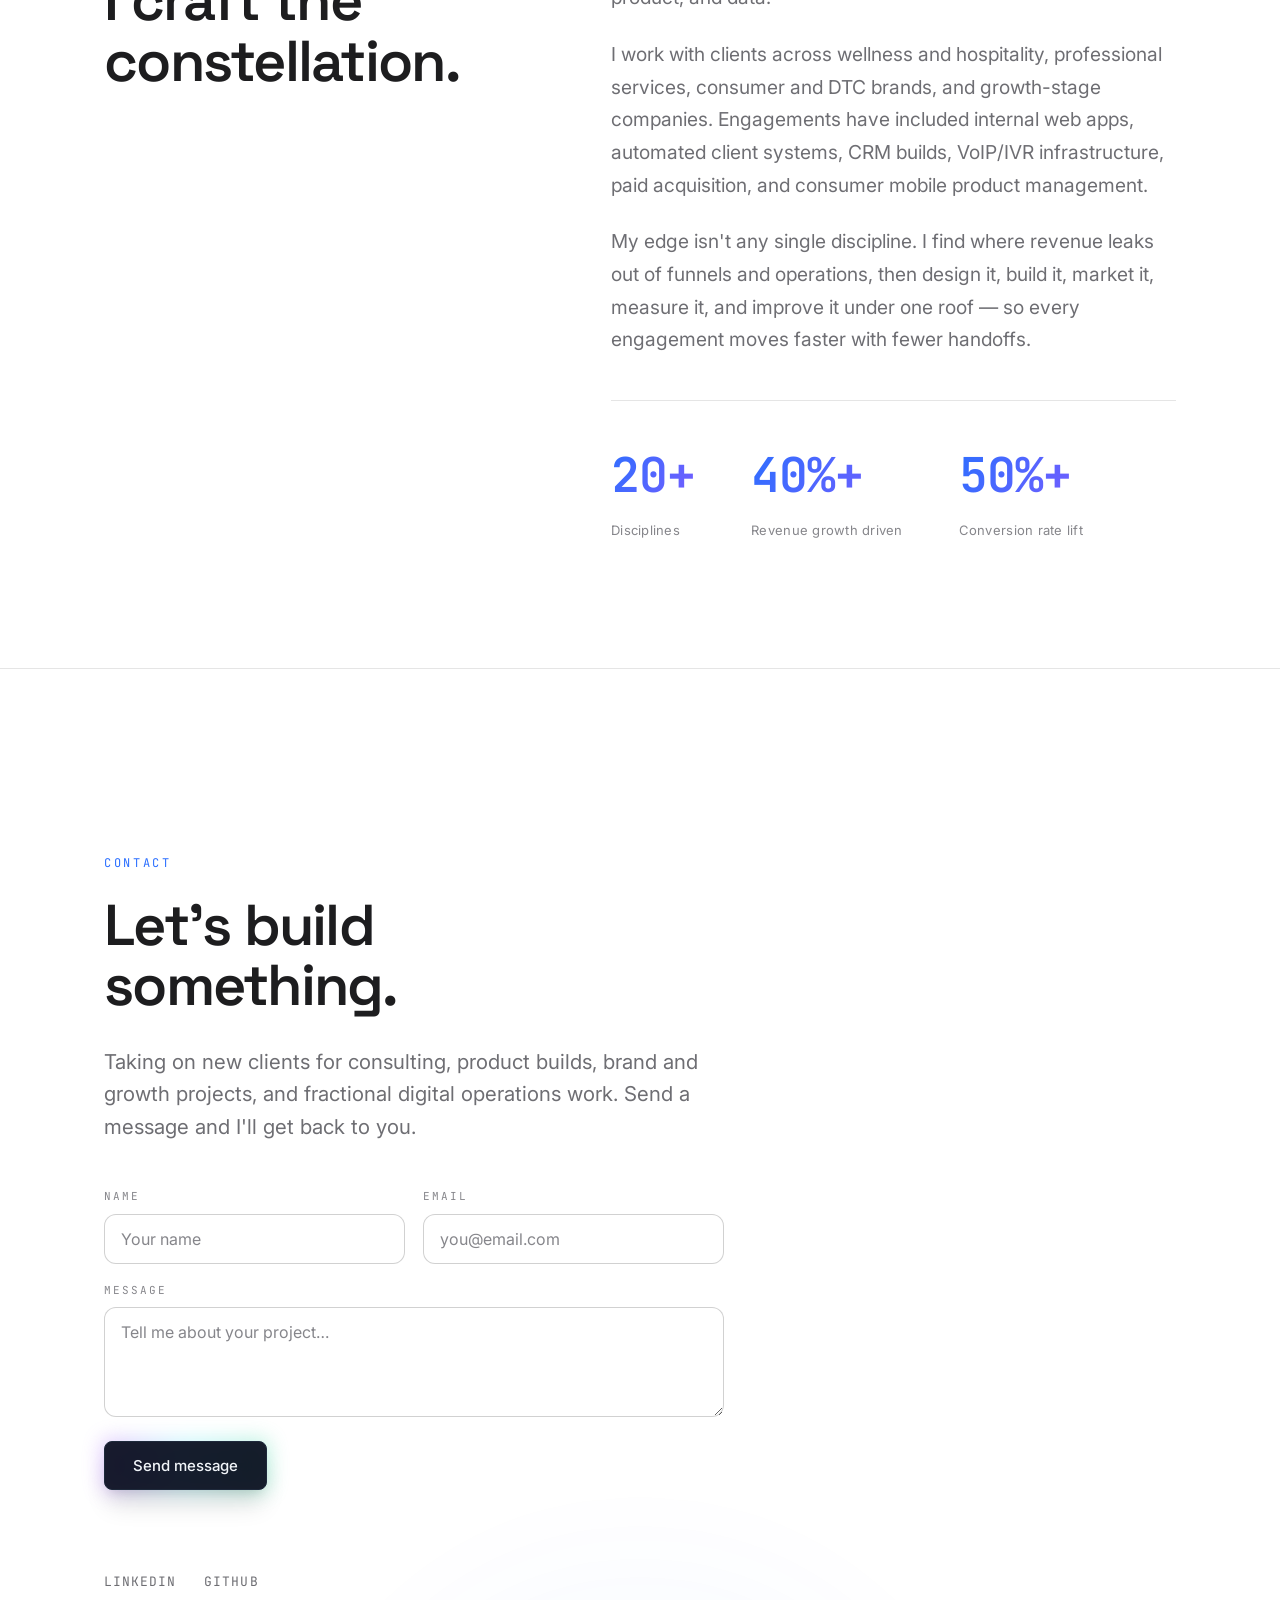
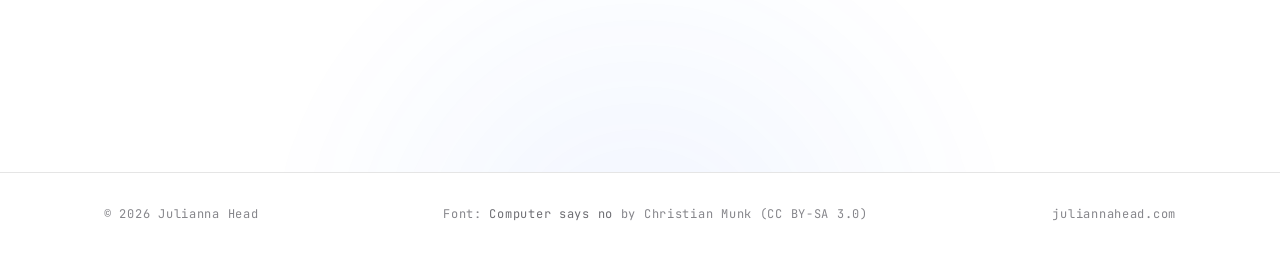
==== commit 7f9906f8: "Match the contact headline size to the About title. Keep Let's build something. at the same type sca" ====
--- a/index.html
+++ b/index.html
@@ -174,7 +174,7 @@
   <link rel="preconnect" href="https://fonts.gstatic.com" crossorigin />
   <link href="https://fonts.googleapis.com/css2?family=Space+Grotesk:wght@400;500;600;700&family=JetBrains+Mono:wght@400;500;600&family=Inter:wght@300;400;500;600&display=swap" rel="stylesheet" />
 
-  <link rel="stylesheet" href="styles.css?v=41" />
+  <link rel="stylesheet" href="styles.css?v=42" />
 </head>
 <body>
   <!-- Navigation -->
--- a/styles.css
+++ b/styles.css
@@ -1041,10 +1041,10 @@
 .contact__inner { position: relative; z-index: 1; }
 .contact__title {
   font-family: var(--font-display);
-  font-weight: 700;
-  font-size: clamp(3rem, 11vw, 8rem);
-  line-height: 0.9;
-  letter-spacing: -0.05em;
+  font-weight: 600;
+  font-size: clamp(2rem, 5vw, 3.6rem);
+  line-height: 1.05;
+  letter-spacing: -0.03em;
   margin-bottom: 30px;
 }
 .contact__lede {
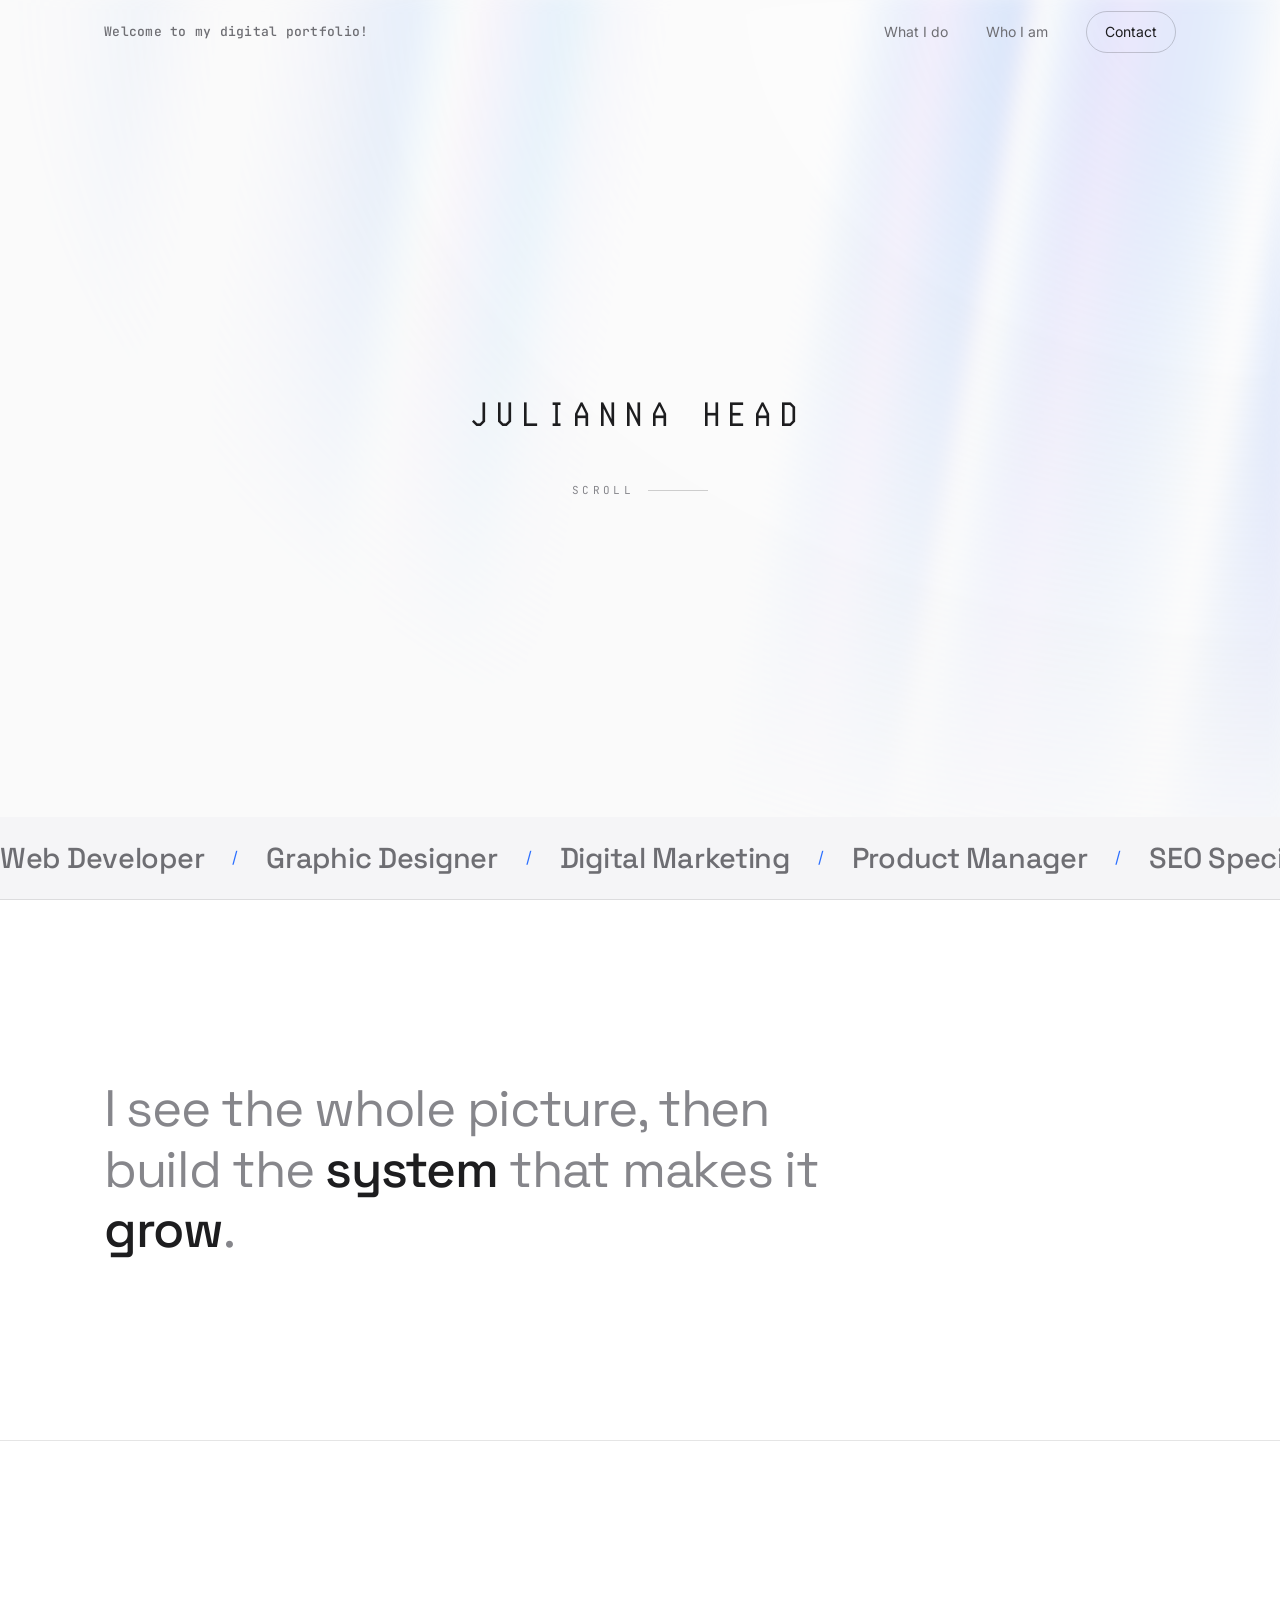
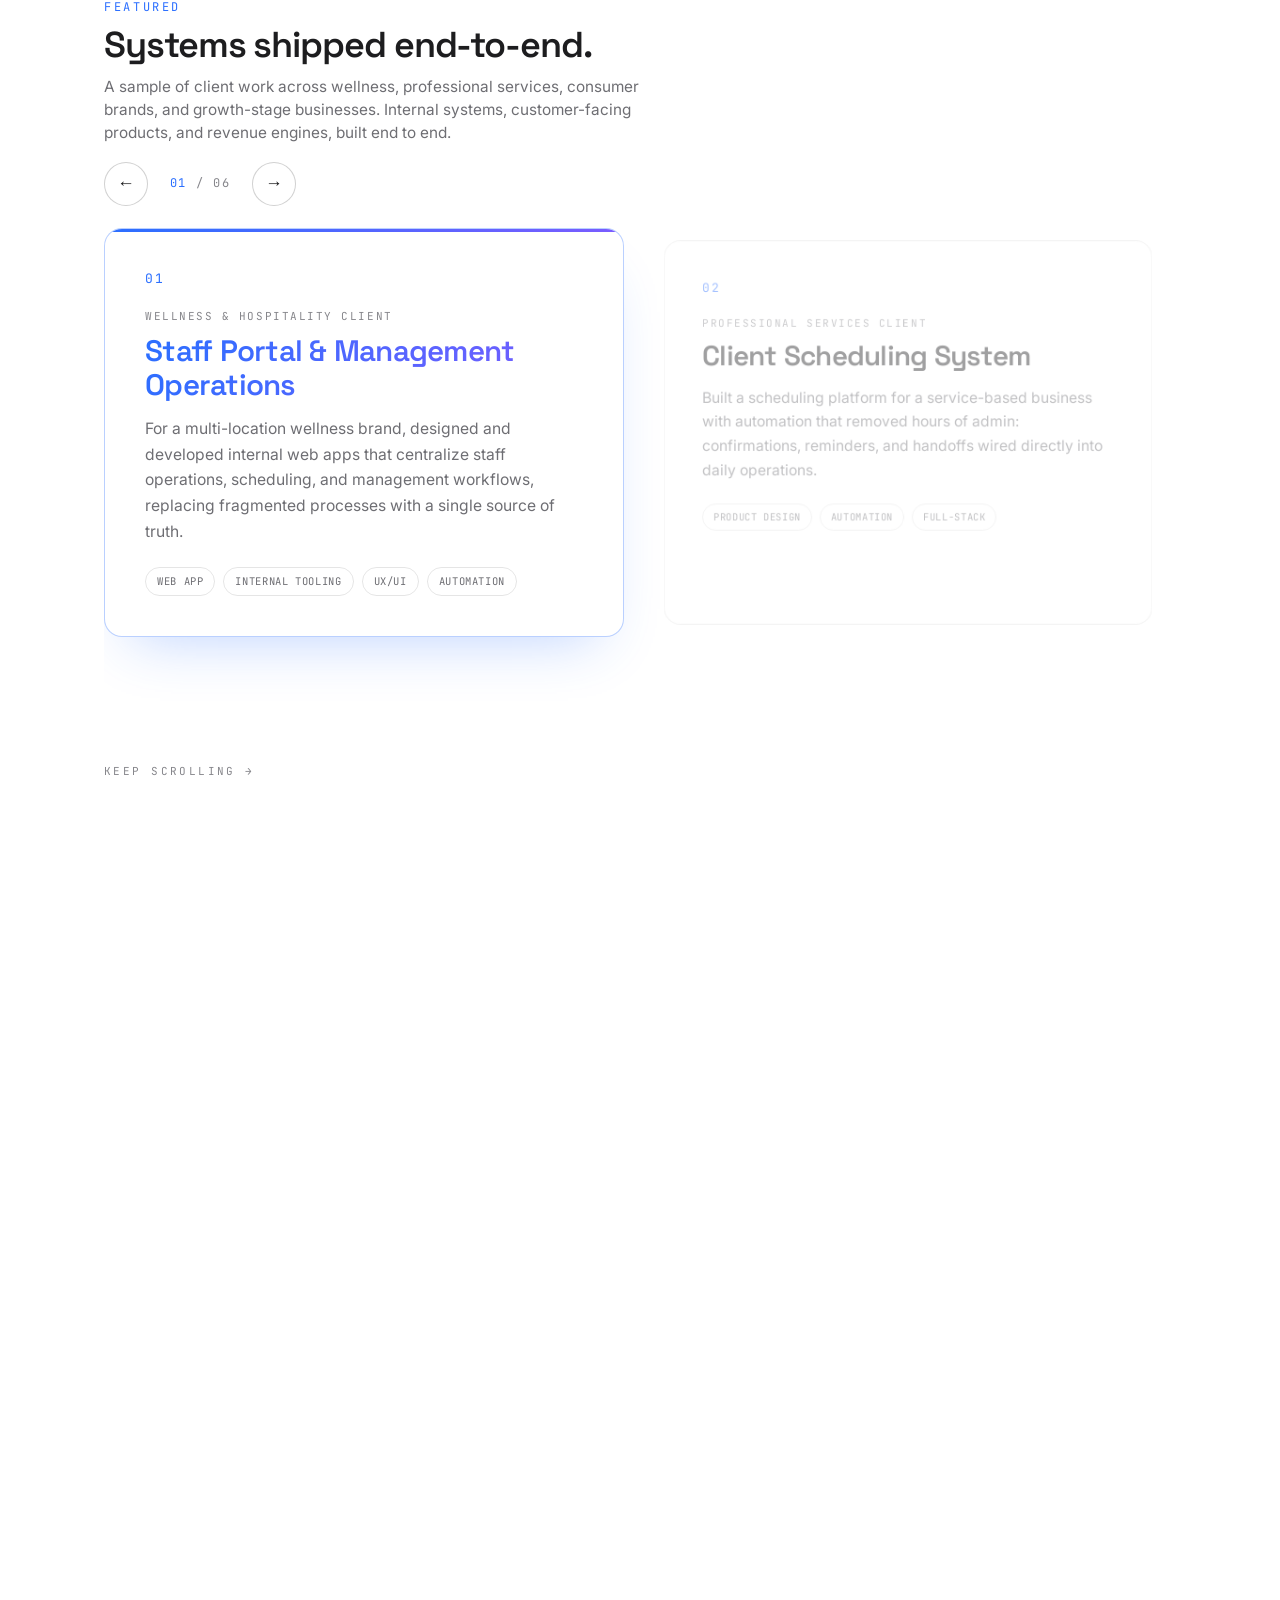
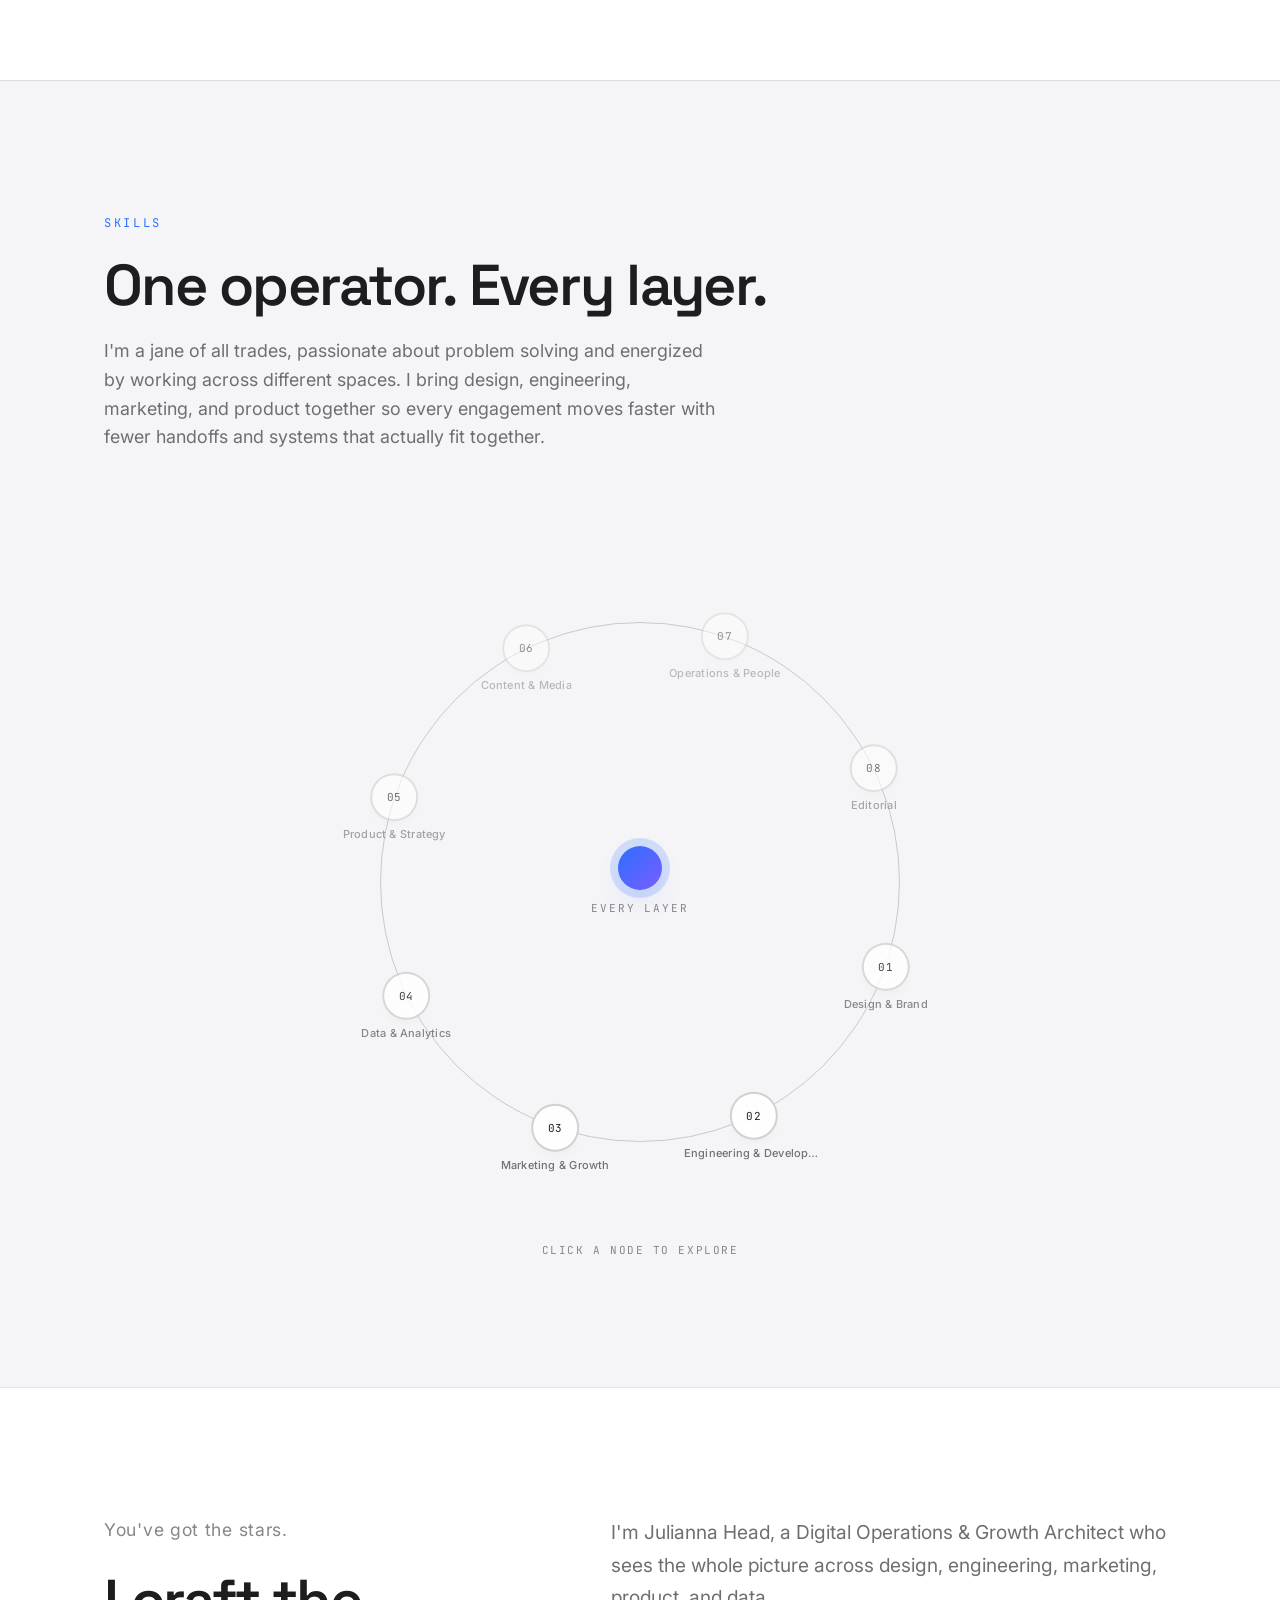
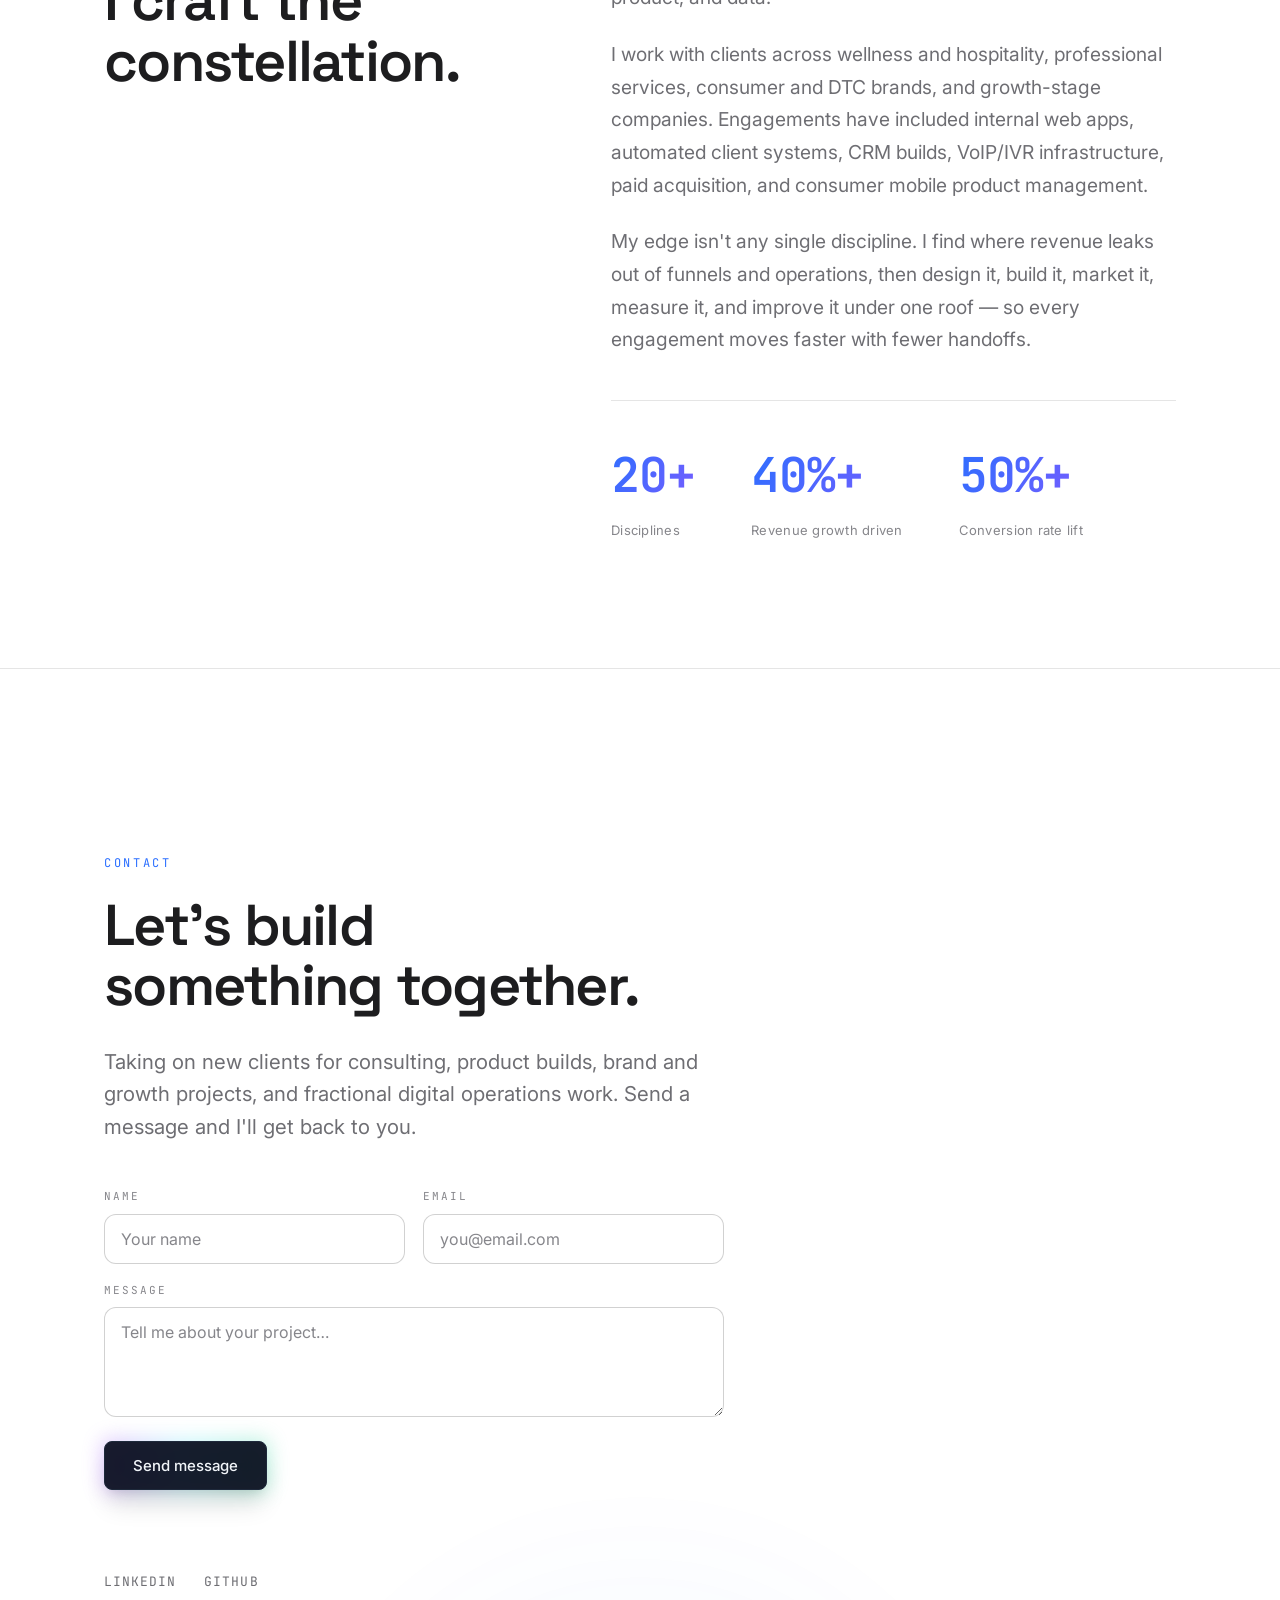
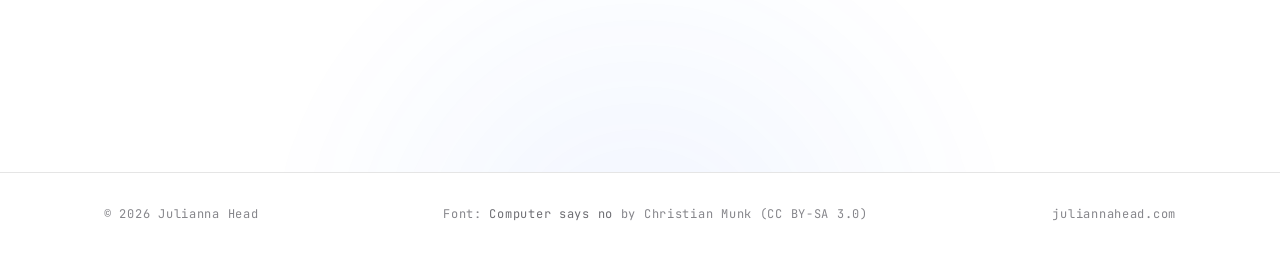
==== commit 584adb88: "Update the contact headline to Let's build something together. Make the CTA feel more collaborative " ====
--- a/index.html
+++ b/index.html
@@ -520,7 +520,7 @@
       <div class="container">
         <div class="contact__inner reveal">
           <p class="eyebrow">Contact</p>
-          <h2 class="contact__title">Let's build<br />something.</h2>
+          <h2 class="contact__title">Let's build<br />something together.</h2>
           <p class="contact__lede">
             Taking on new clients for consulting, product builds, brand and growth projects,
             and fractional digital operations work. Send a message and I'll get back to you.
